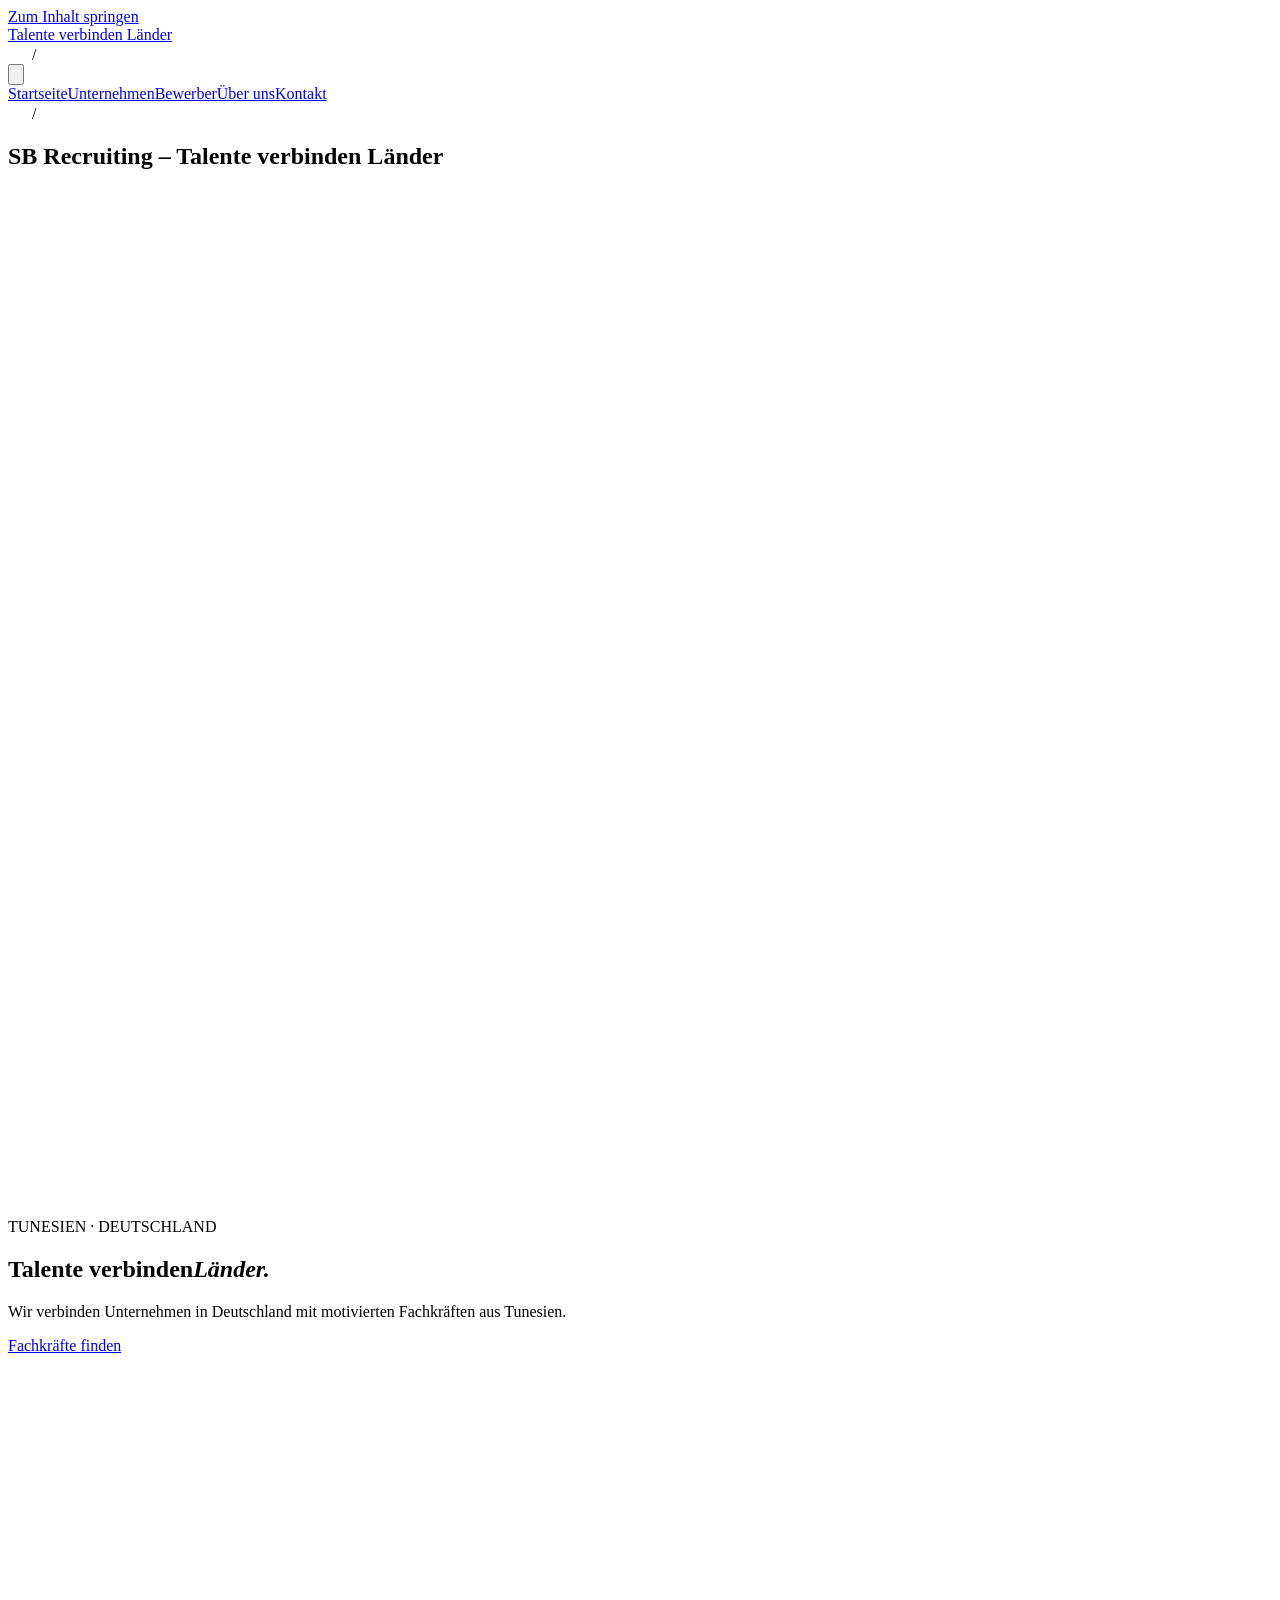
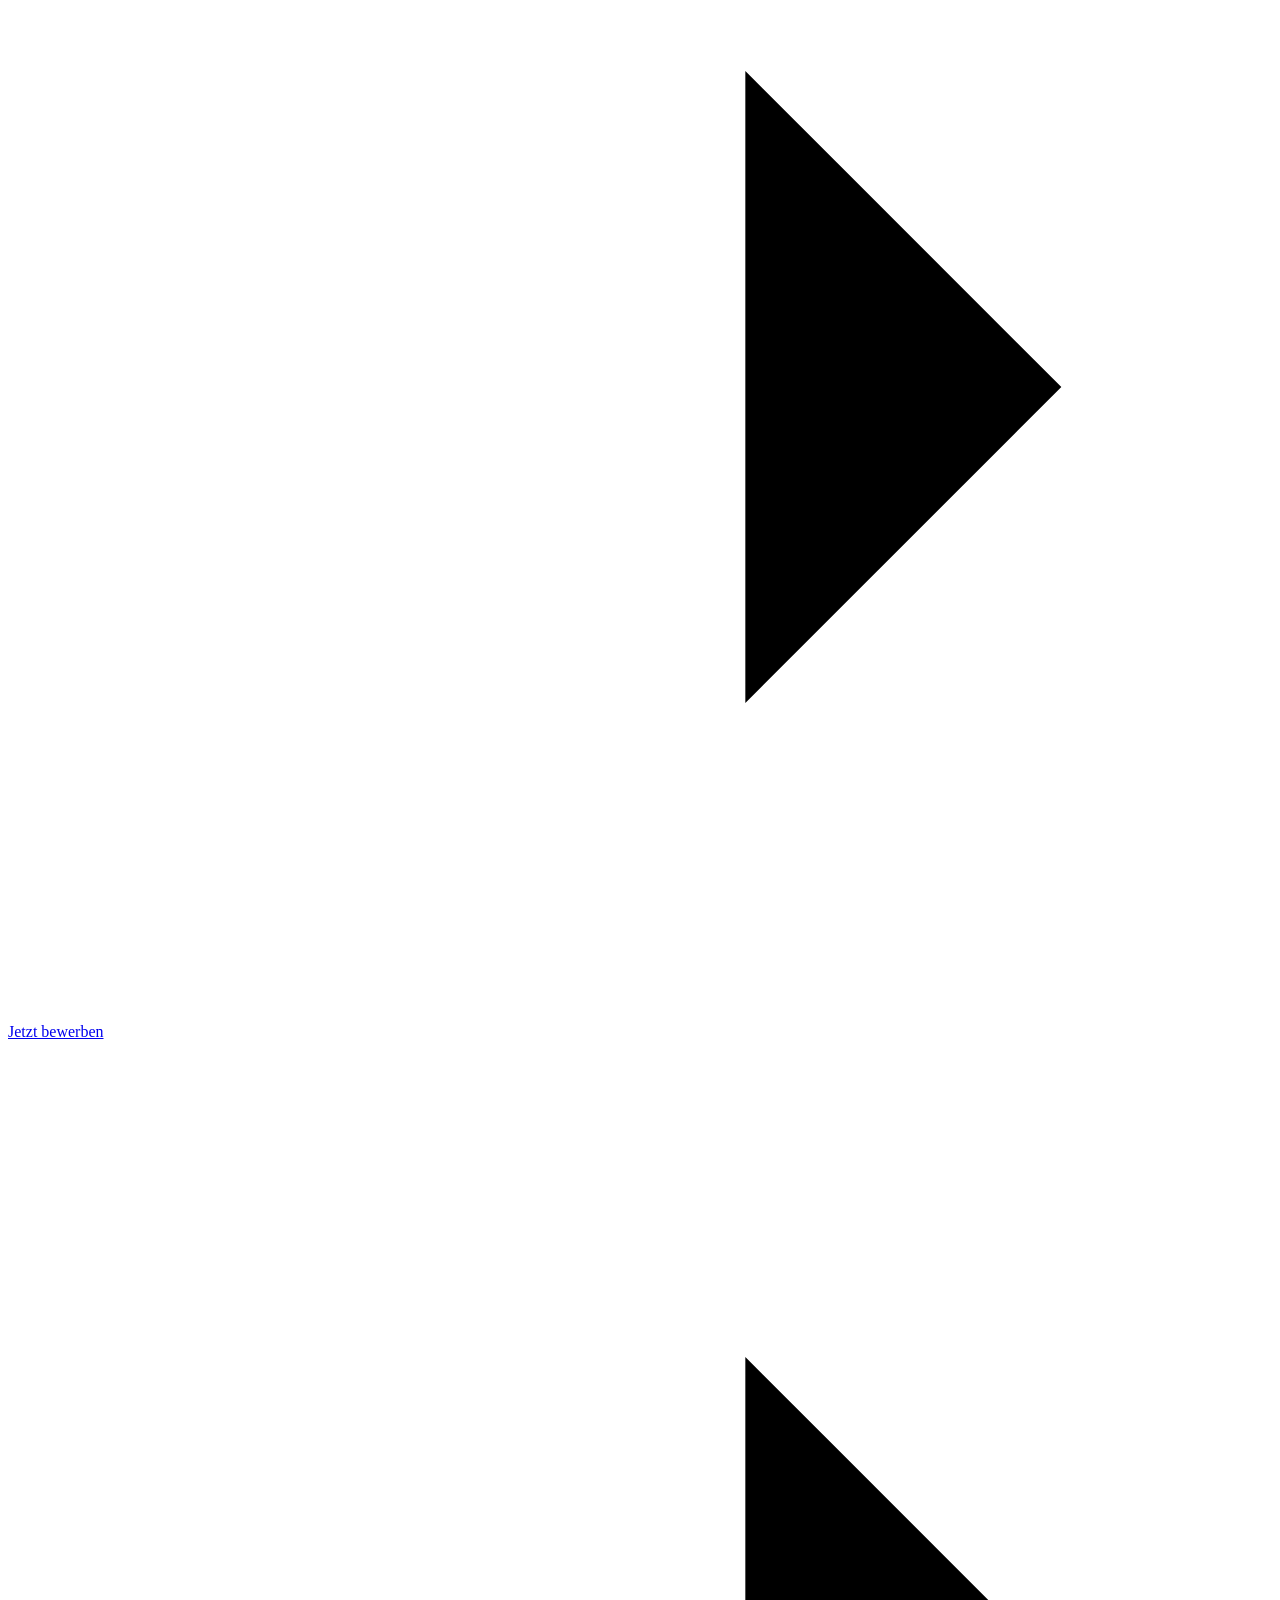
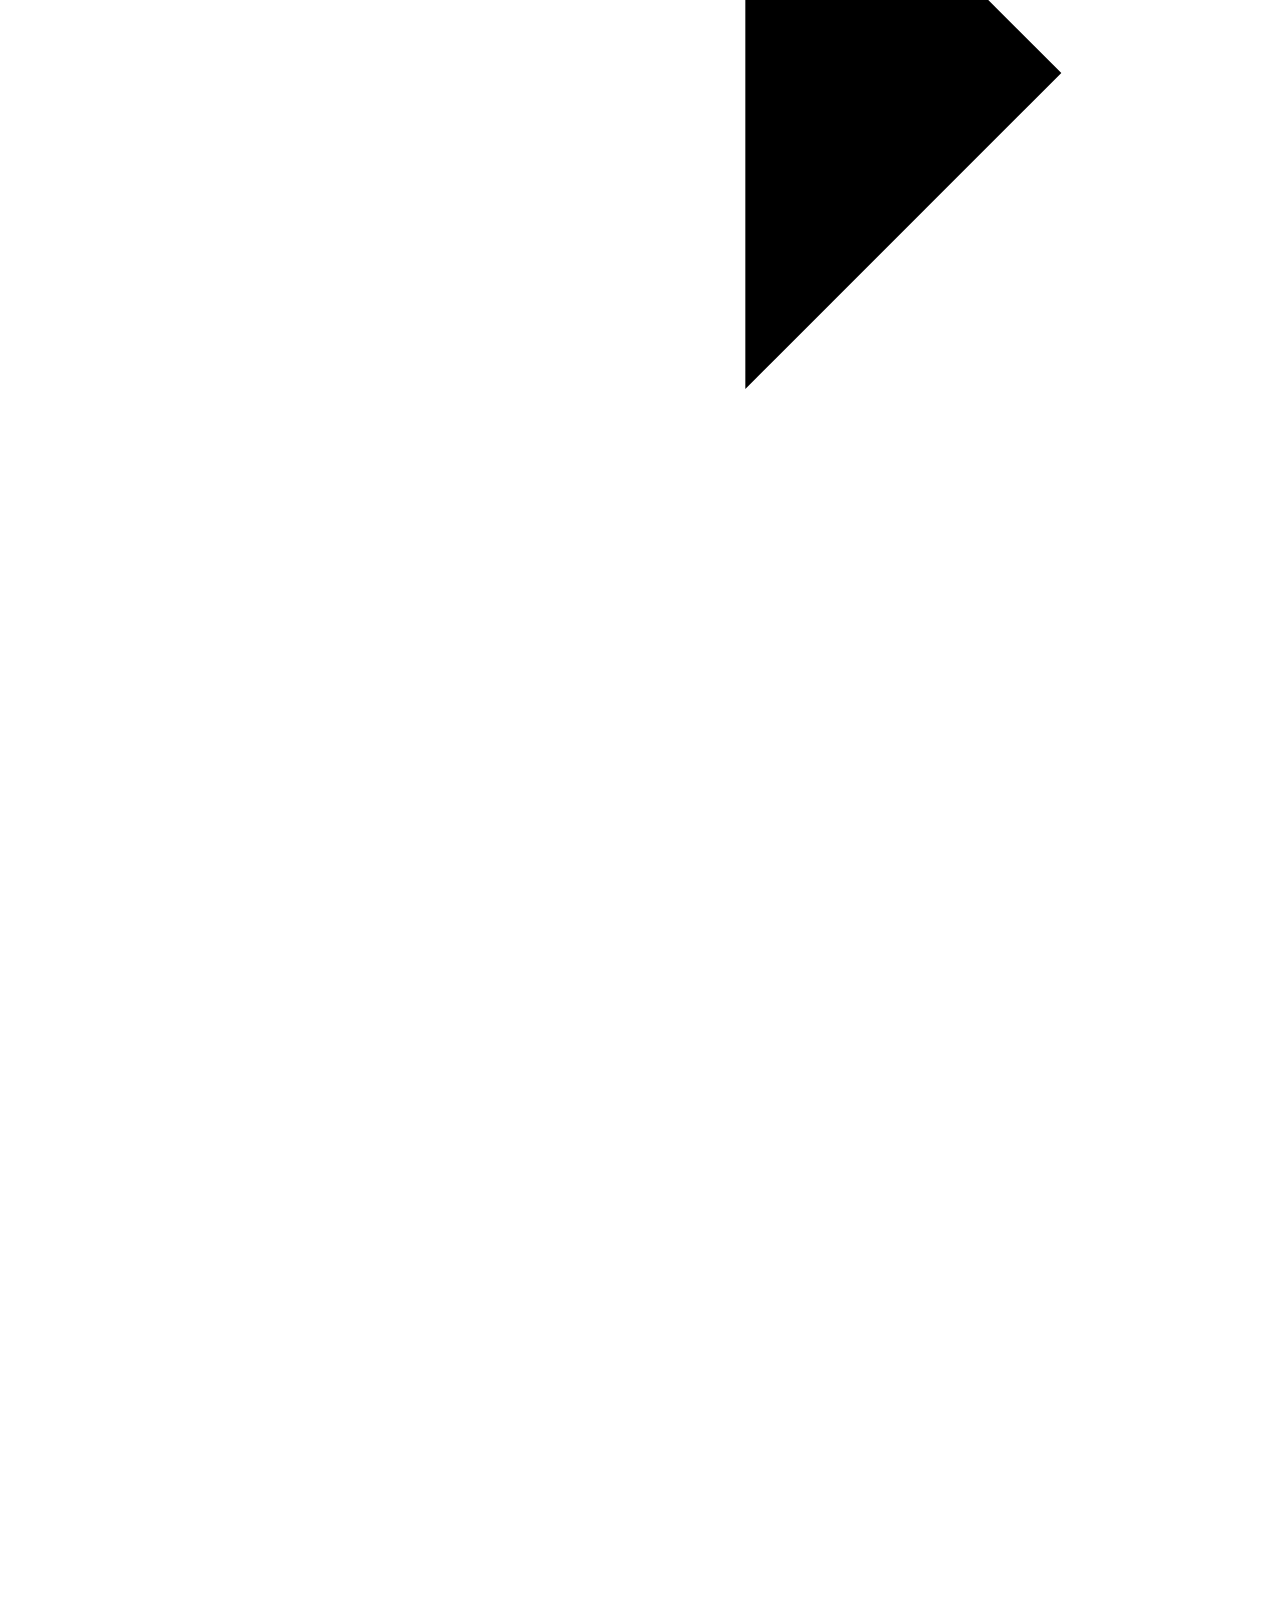
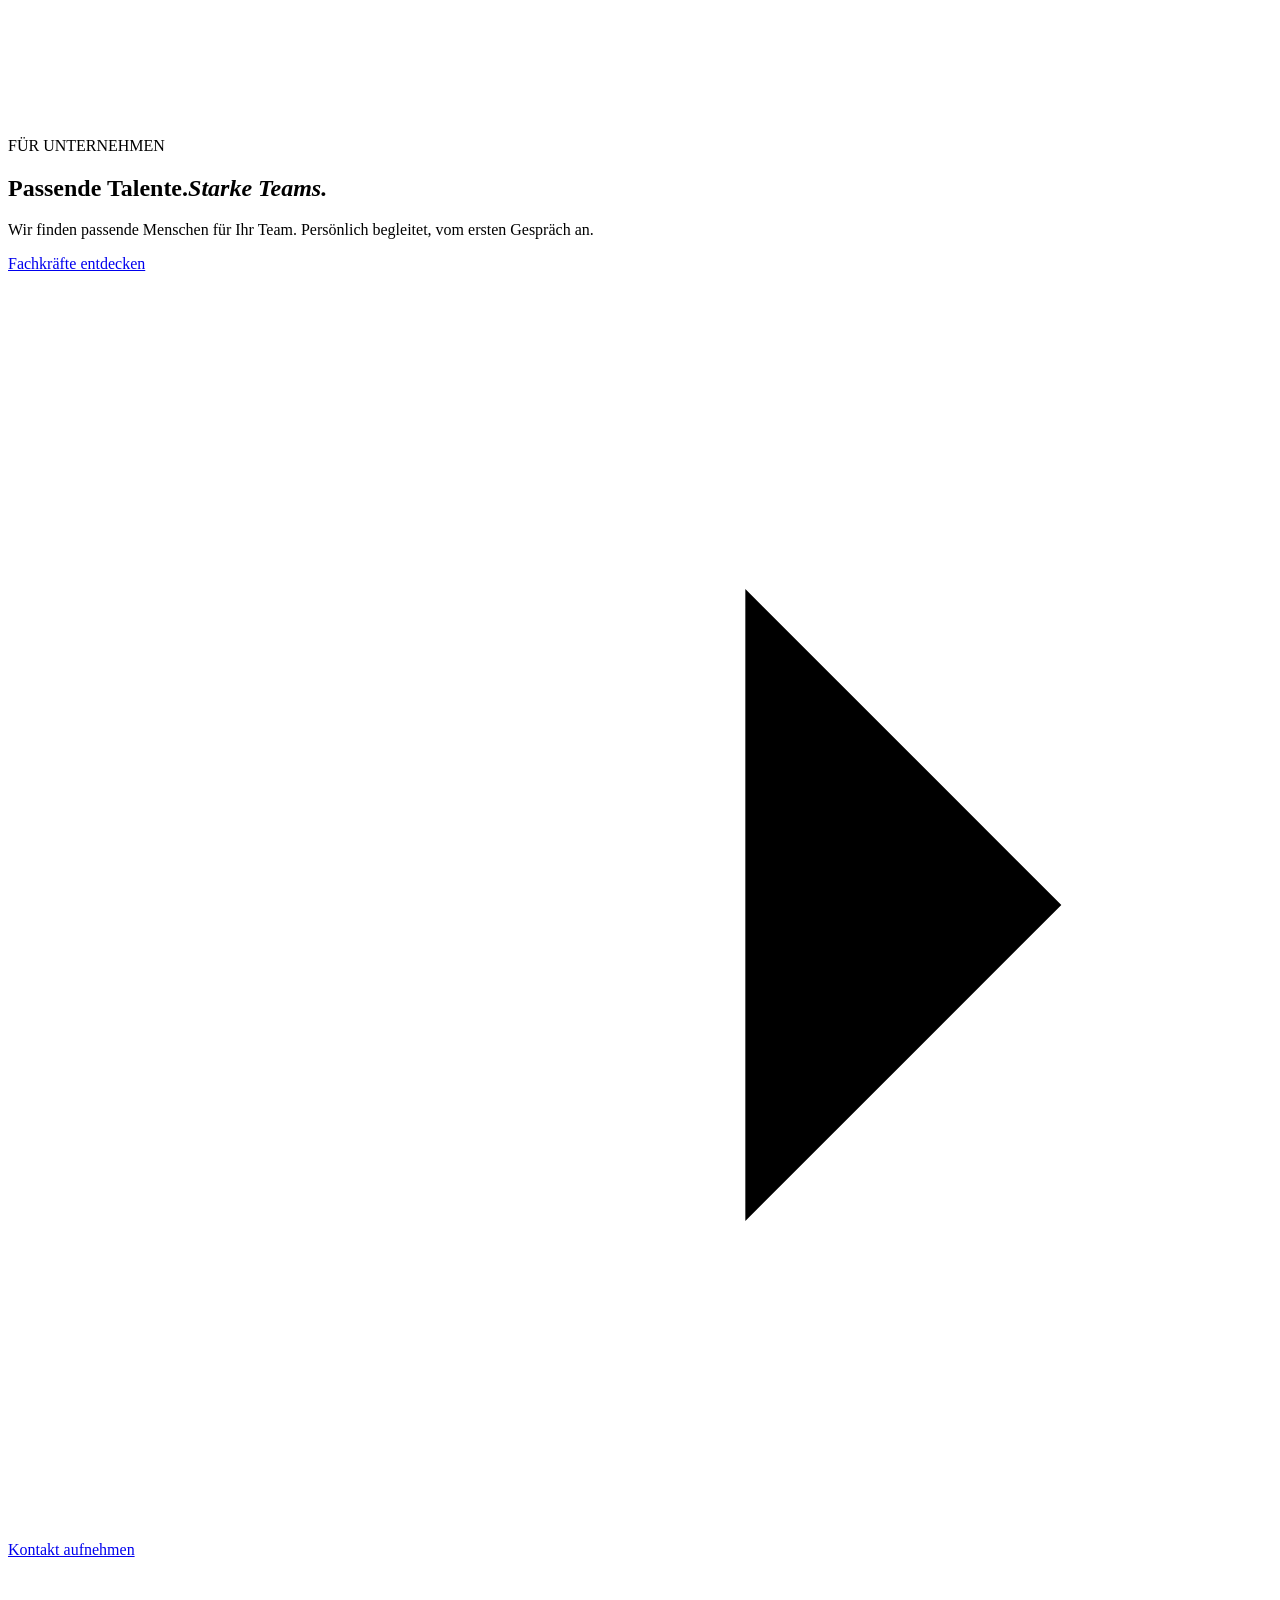
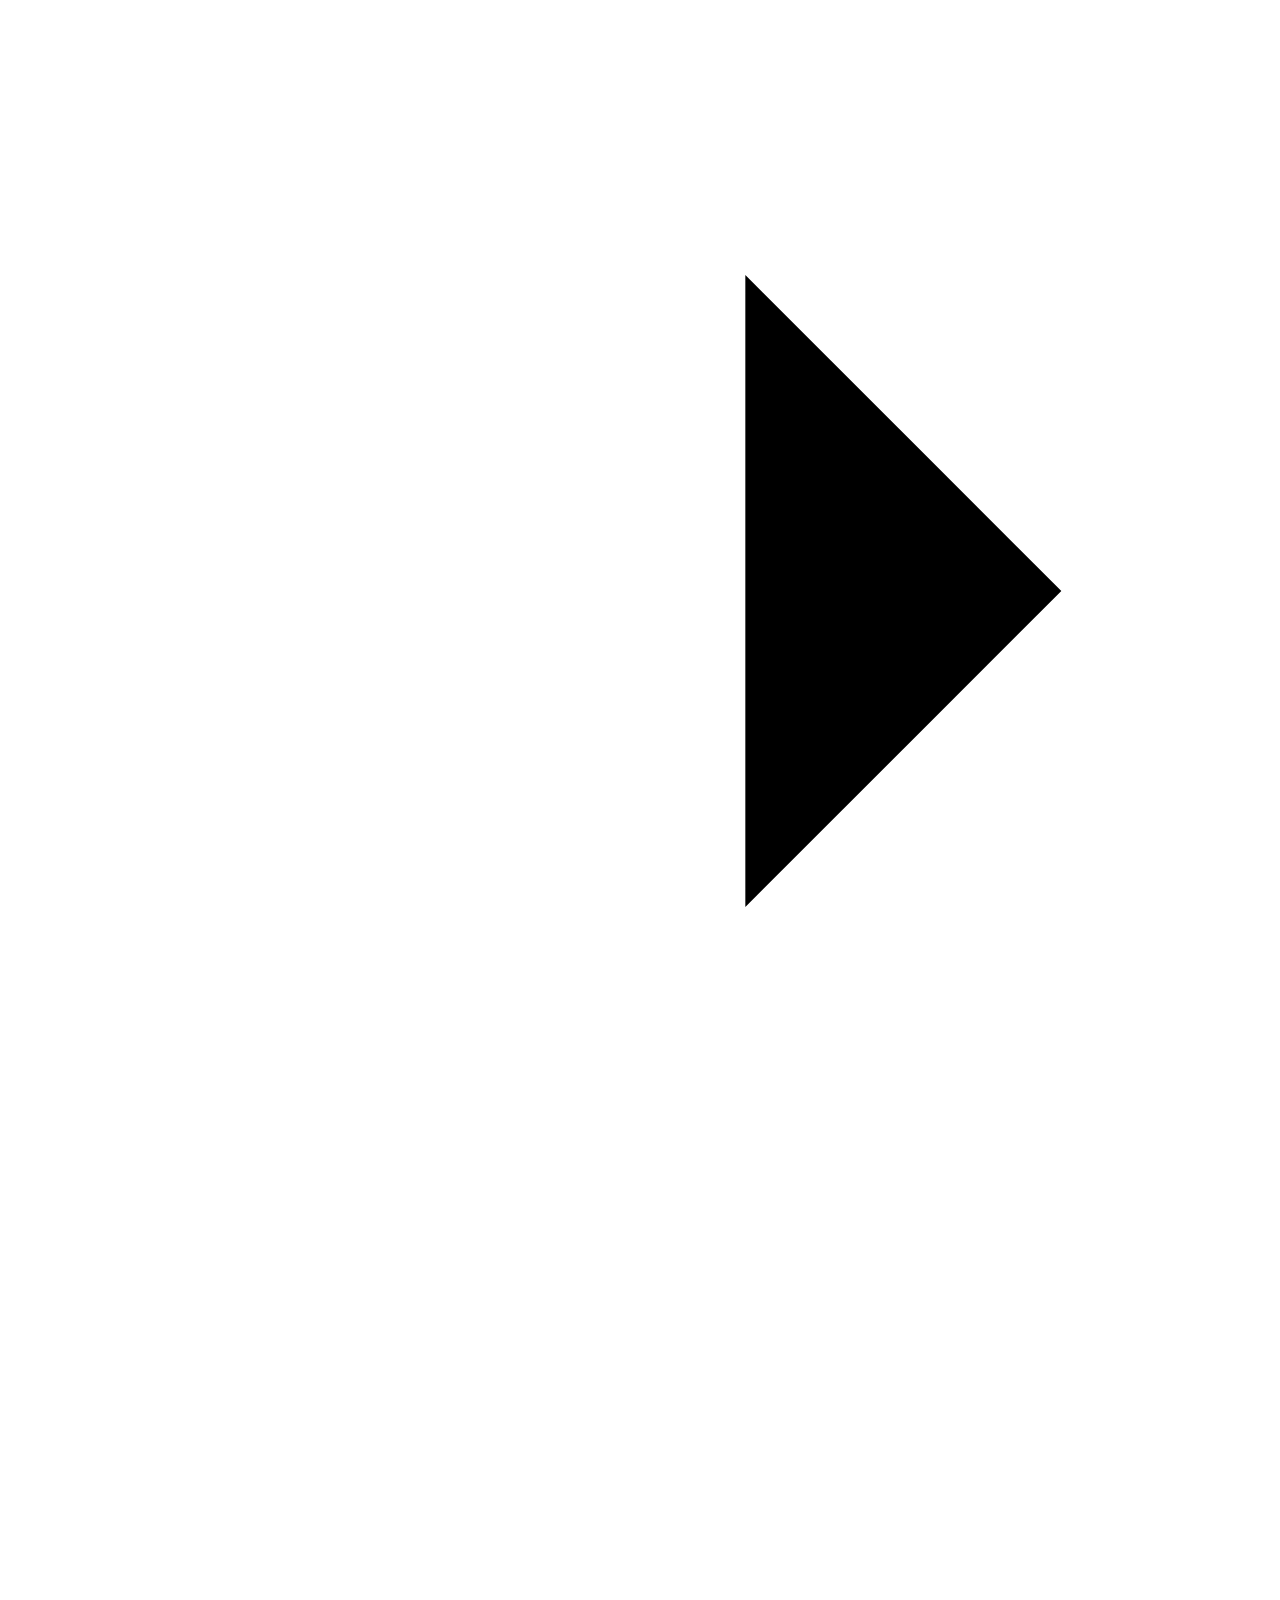
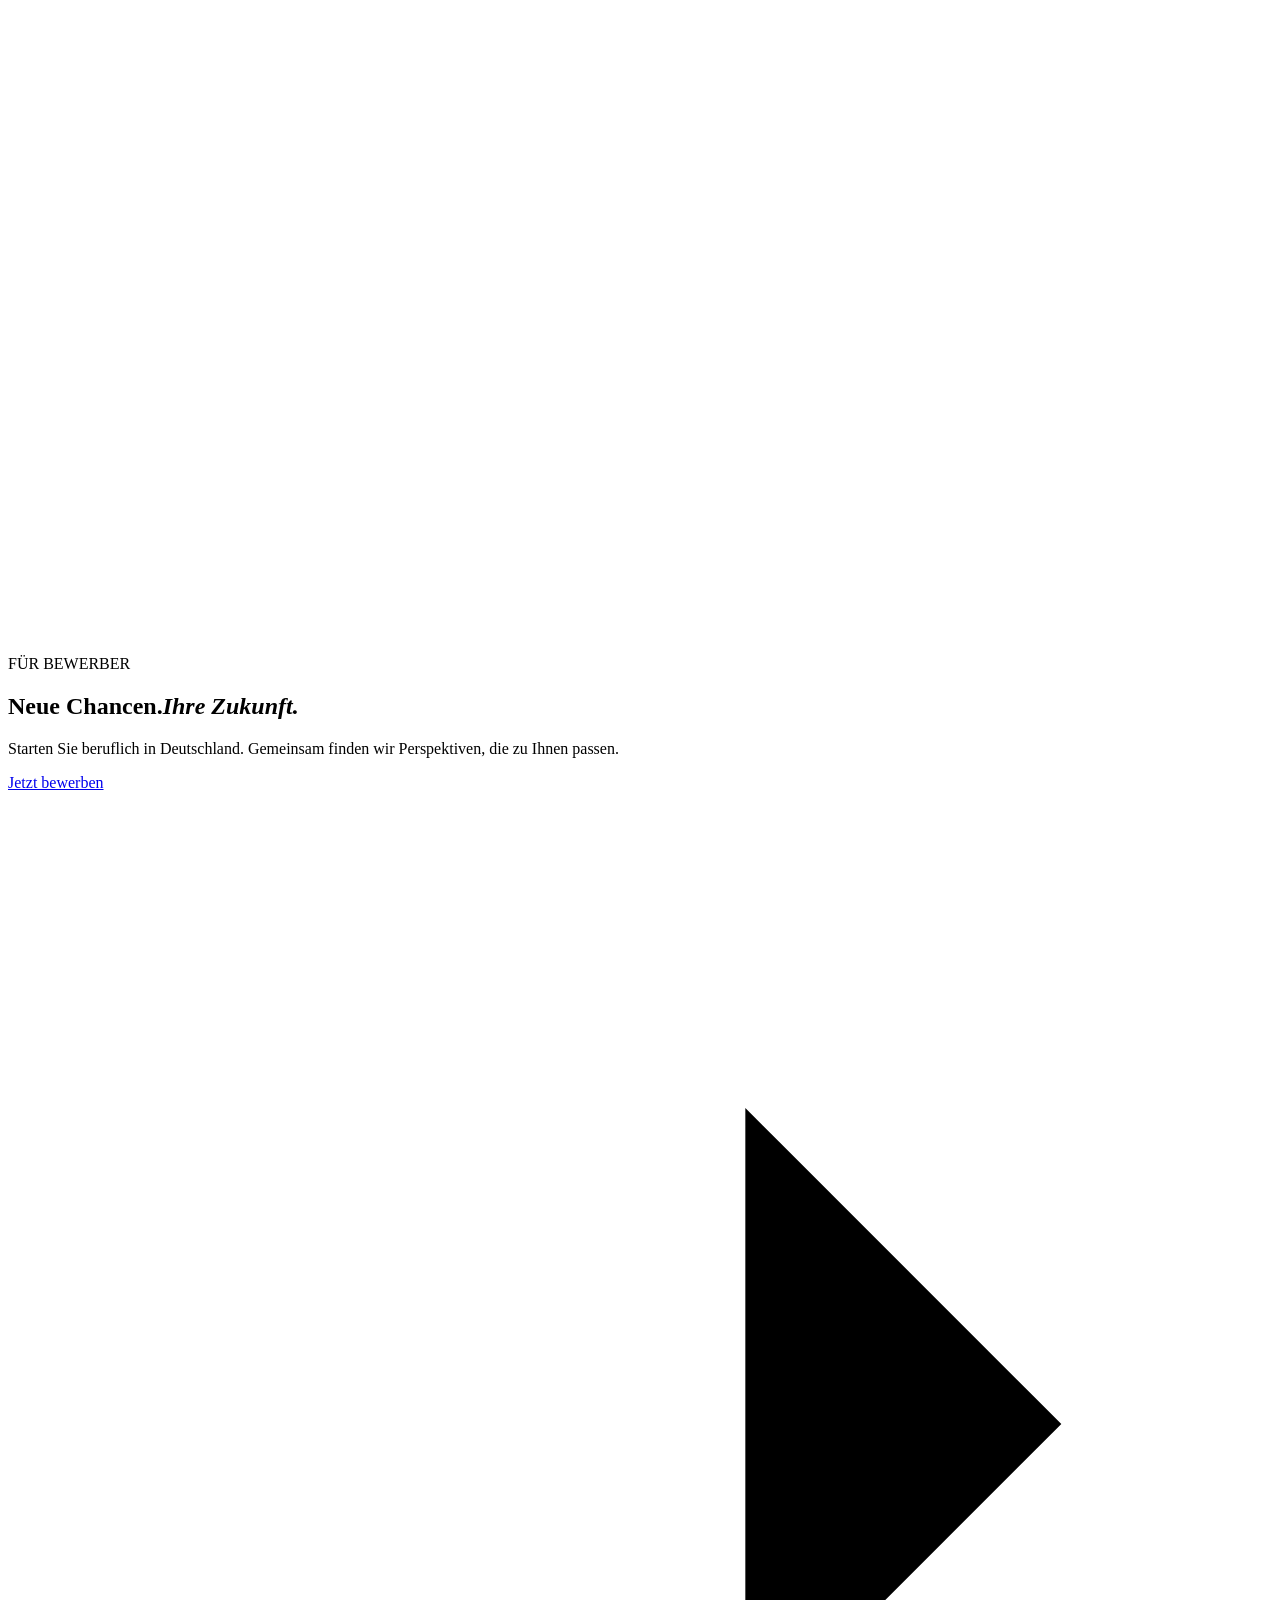
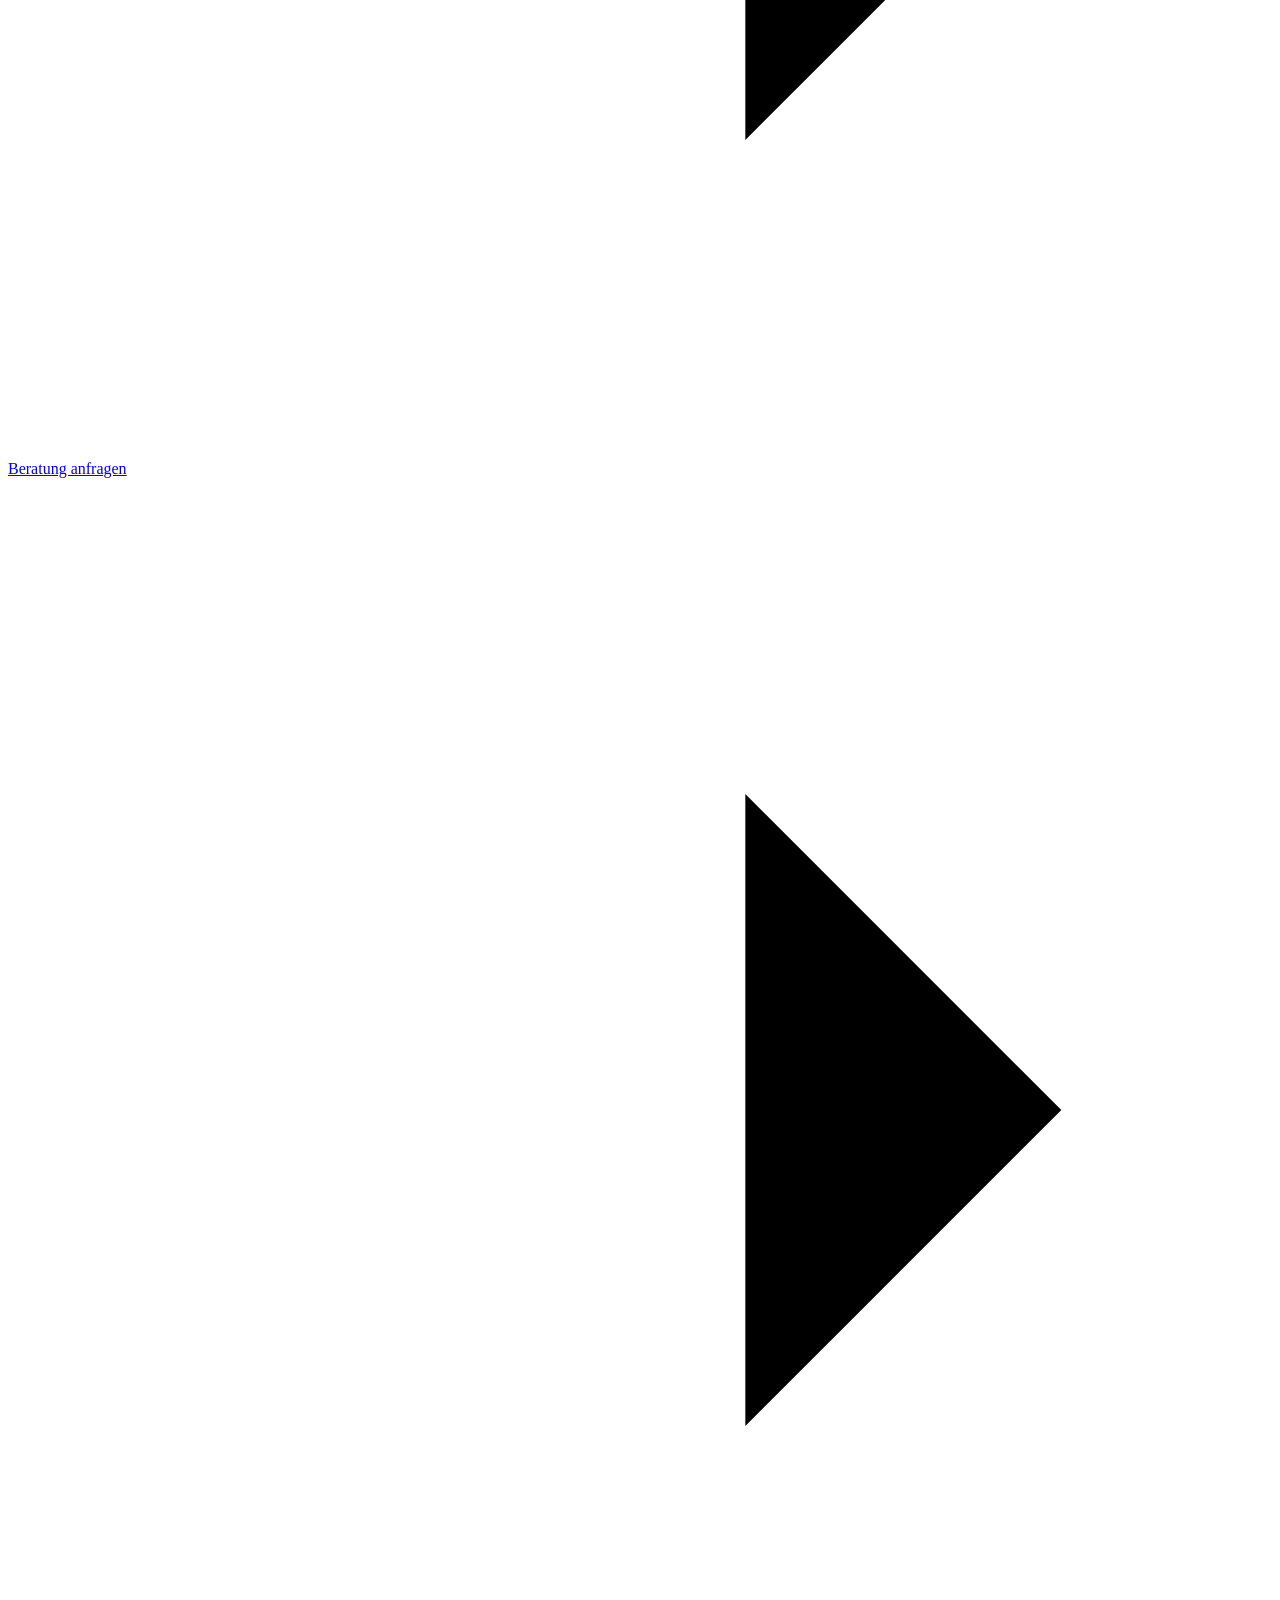
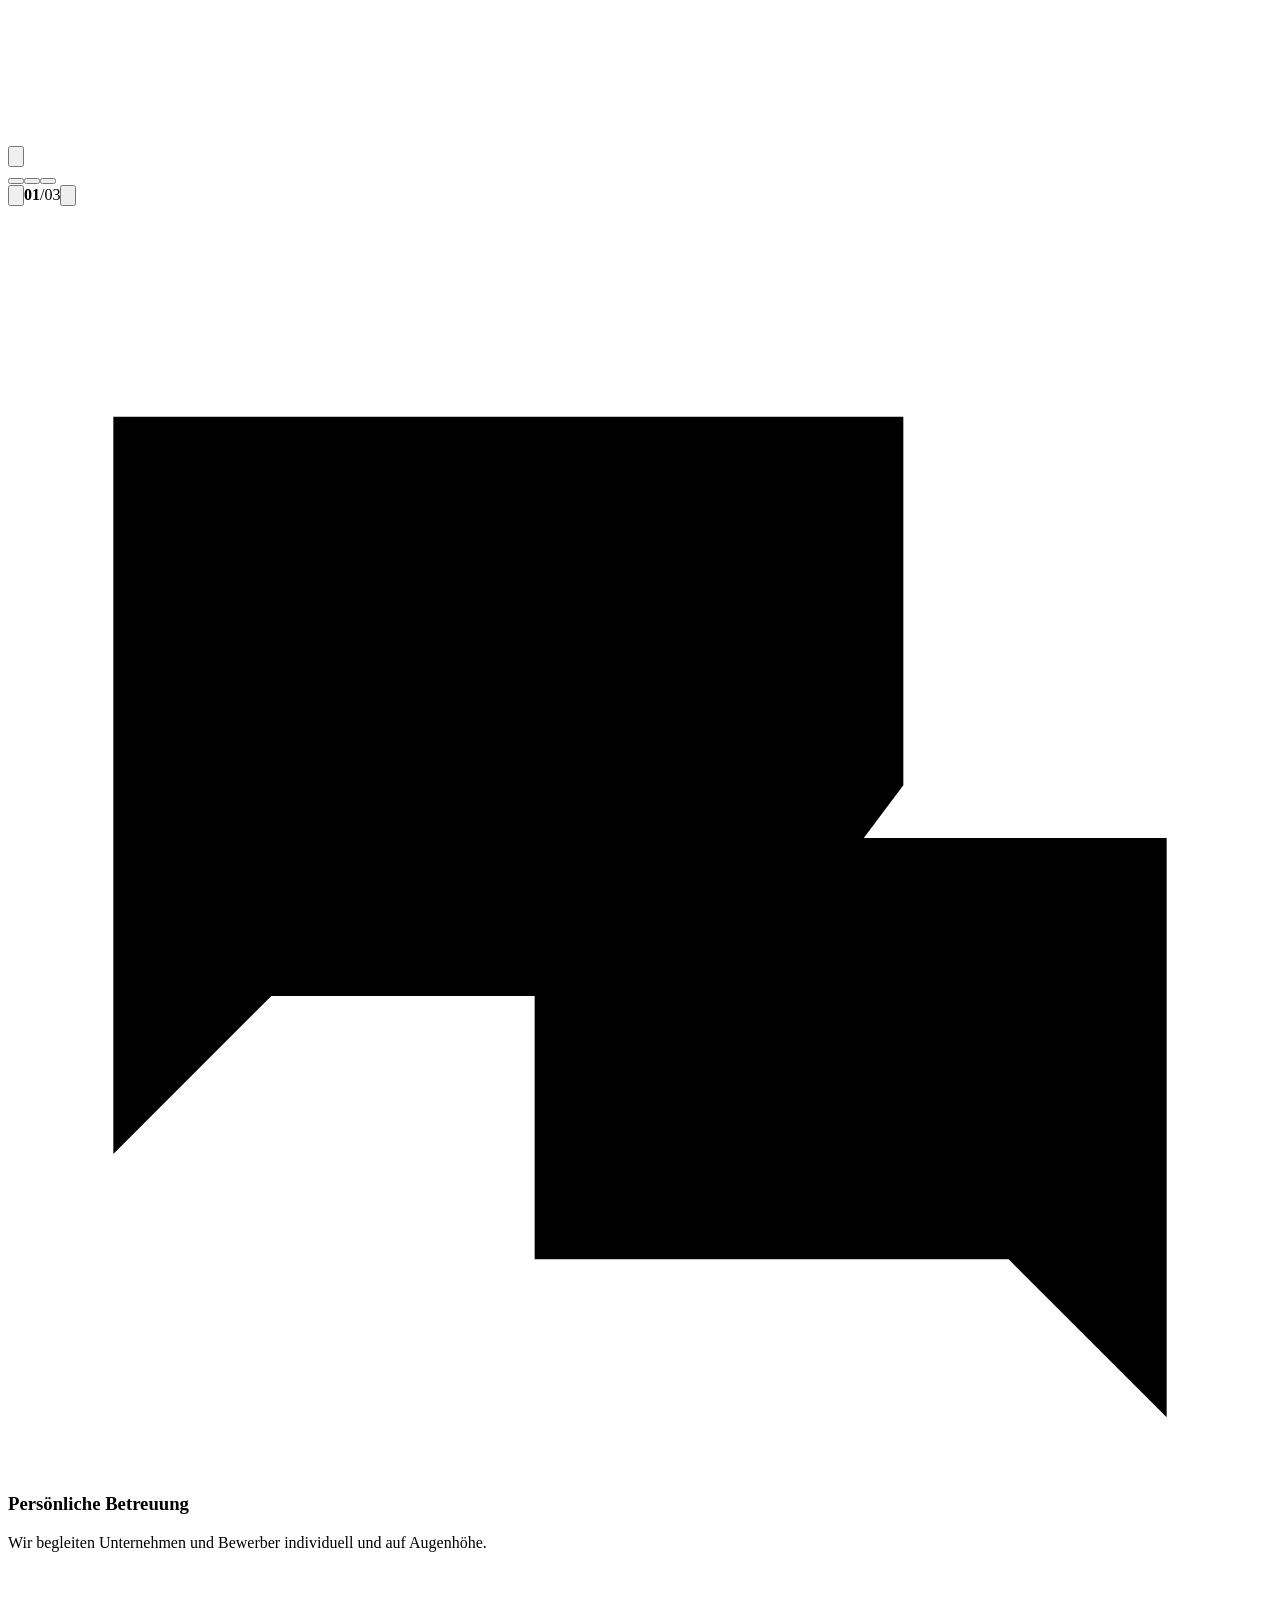
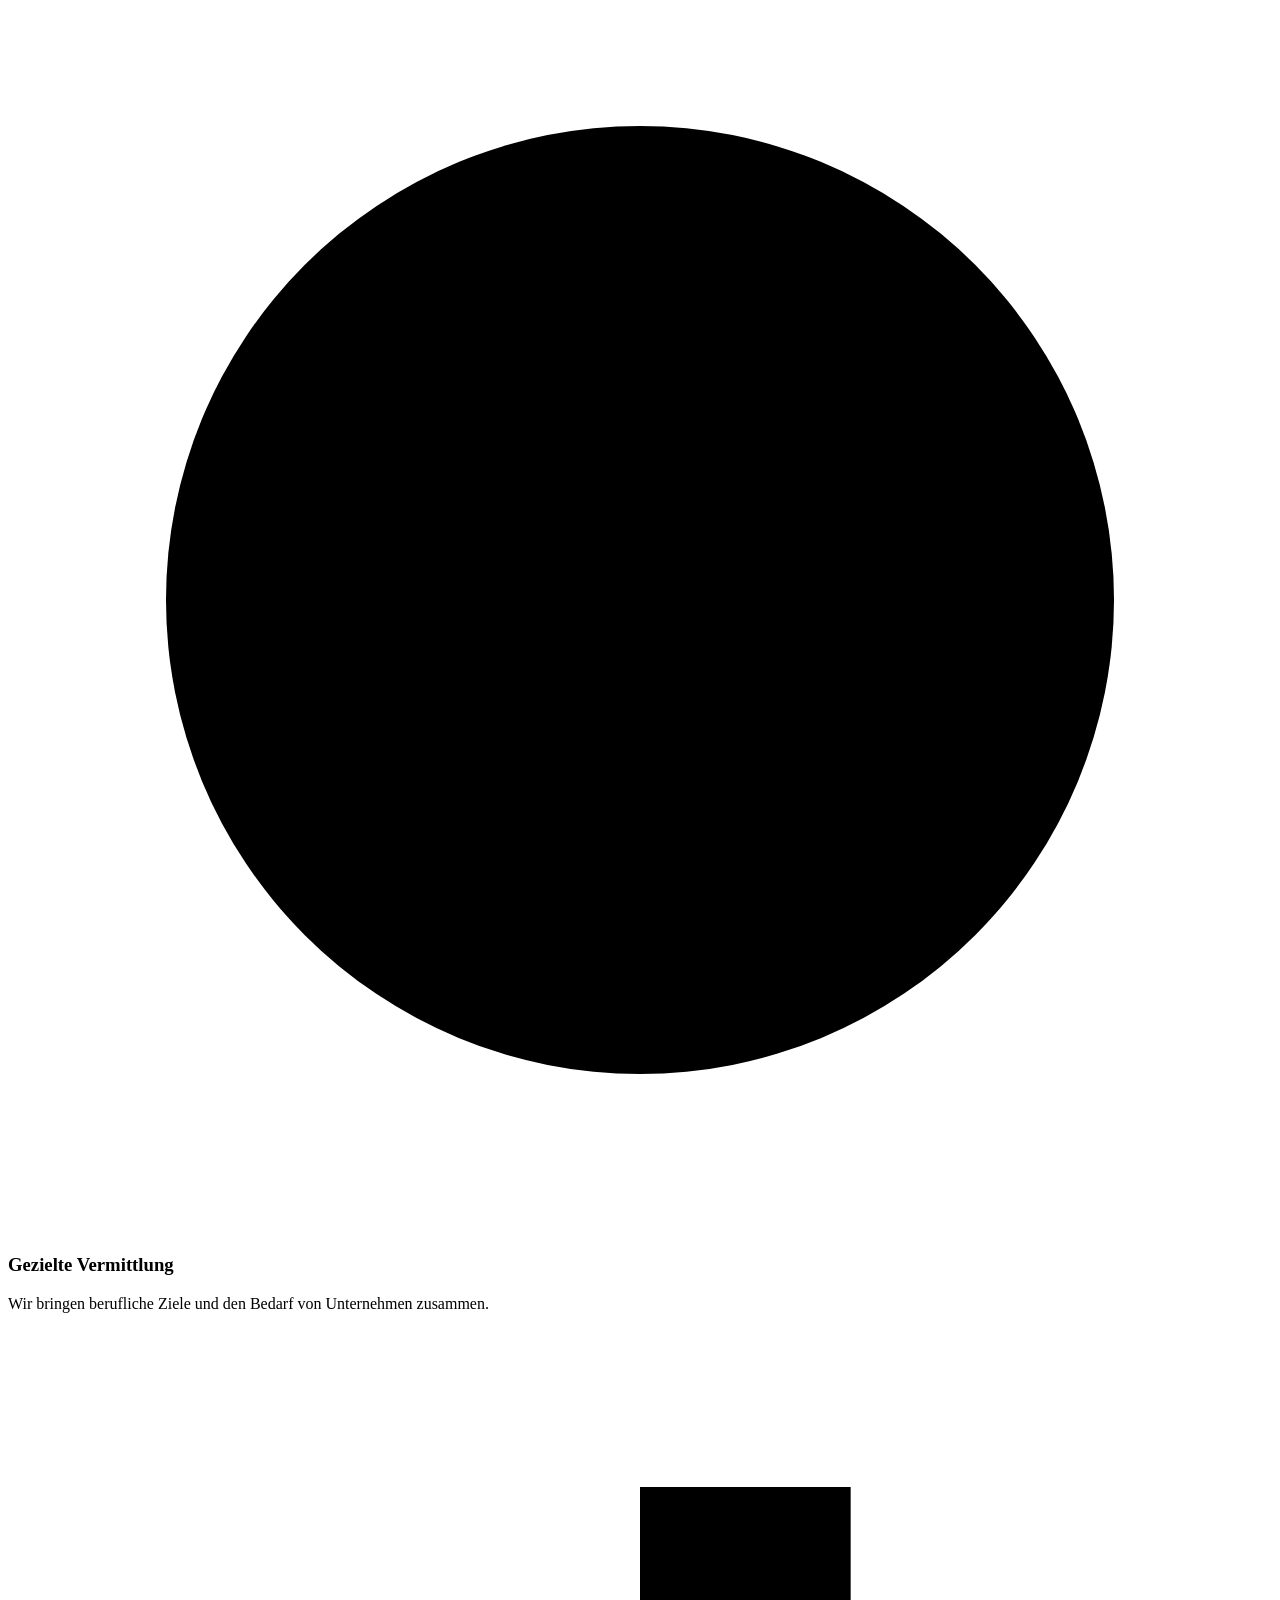
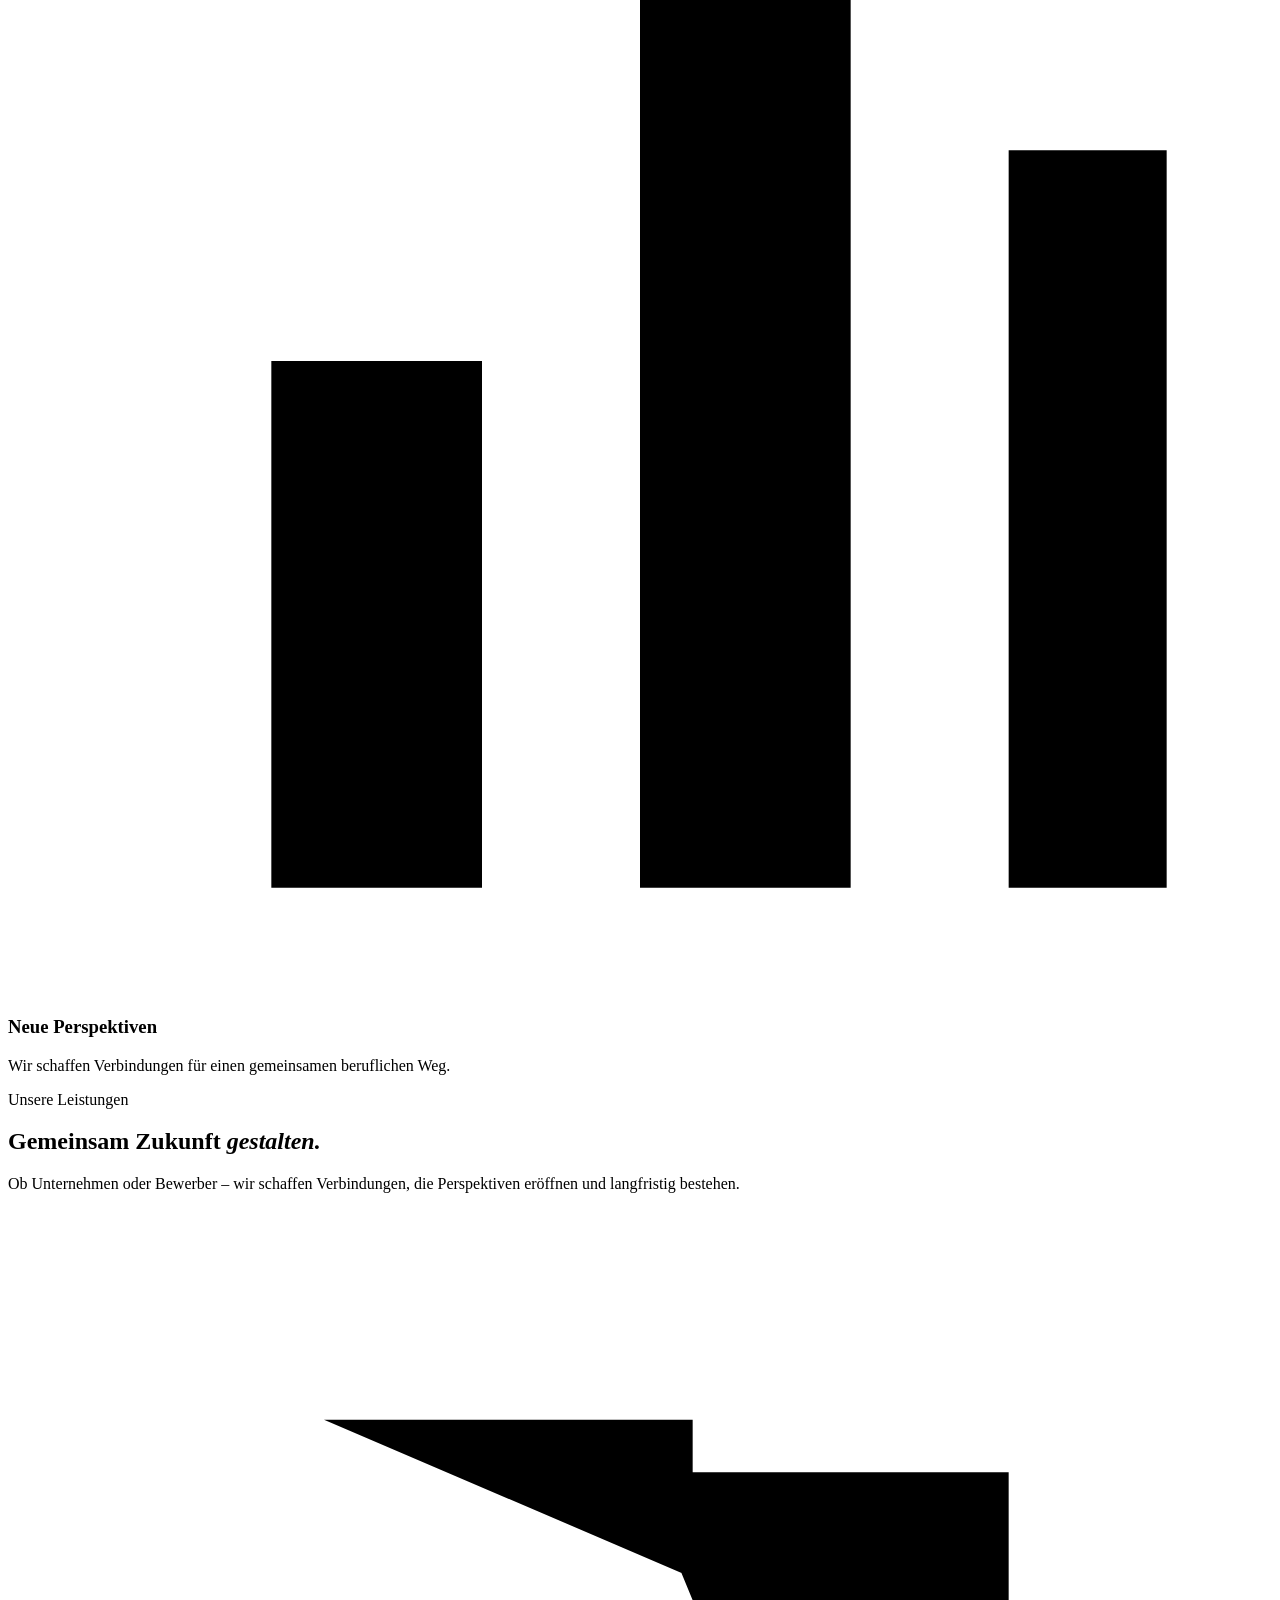
==== index.html @ 608bbb38 "Add files via upload" ====
<!doctype html><html lang="de"><head><meta charset="utf-8"><meta name="viewport" content="width=device-width, initial-scale=1"><meta name="theme-color" content="#ae7c35"><meta name="robots" content="noindex, nofollow"><title>SB Recruiting – Talente verbinden Länder</title><meta name="description" content="SB Recruiting verbindet Unternehmen in Deutschland mit motivierten Fachkräften aus Tunesien. Persönliche Betreuung, gezielte Vermittlung und neue Perspektiven."><link rel="canonical" href="https://sb-recruiting.drym1.chatgpt.site/index.html"><link rel="alternate" hreflang="de" href="https://sb-recruiting.drym1.chatgpt.site/index.html"><link rel="alternate" hreflang="fr" href="https://sb-recruiting.drym1.chatgpt.site/fr/index.html"><meta property="og:type" content="website"><meta property="og:title" content="SB Recruiting – Talente verbinden Länder"><meta property="og:description" content="SB Recruiting verbindet Unternehmen in Deutschland mit motivierten Fachkräften aus Tunesien. Persönliche Betreuung, gezielte Vermittlung und neue Perspektiven."><meta property="og:locale" content="de_DE"><meta property="og:image" content="https://sb-recruiting.drym1.chatgpt.site/assets/tunisia-germany.png"><meta property="og:url" content="https://sb-recruiting.drym1.chatgpt.site/index.html"><link rel="icon" href="assets/favicon.svg" type="image/svg+xml"><link rel="preload" href="assets/serif.woff" as="font" type="font/woff" crossorigin><link rel="preload" href="assets/sans.woff" as="font" type="font/woff" crossorigin><link rel="stylesheet" href="assets/style.css"><script src="assets/app.js" defer></script><script src="assets/hero.js" defer></script><script src="assets/scroll-reveal.js" defer></script></head><body><a class="skip" href="#main">Zum Inhalt springen</a><header class="site-header" id="top"><div class="container header-inner"><a class="brand" href="index.html" aria-label="SB Recruiting – Startseite"><span class="brand-art" role="img" aria-label="SB Recruiting"></span><span class="brand-lines" aria-hidden="true"><span class="brand-tagline">Talente verbinden Länder</span></span></a><div class="header-mobile-tools"><div class="mobile-languages" aria-label="Sprache / Langue"><a href="index.html" lang="de" aria-label="Deutsch" aria-current="true"><img class="language-flag" src="assets/flag-de.svg" width="24" height="16" alt=""></a><span aria-hidden="true">/</span><a href="fr/index.html" lang="fr" aria-label="Français" aria-current="false"><img class="language-flag" src="assets/flag-fr.svg" width="24" height="16" alt=""></a></div><button class="menu-toggle" type="button" aria-label="Menü öffnen" aria-expanded="false" aria-controls="main-nav"><svg class="icon" aria-hidden="true" viewBox="0 0 24 24"><path d="M4 7h16M4 12h16M4 17h16"/></svg></button></div><nav class="main-nav" id="main-nav" aria-label="Menü öffnen"><a href="index.html" class="" aria-current="page">Startseite</a><a href="unternehmen.html" class="" >Unternehmen</a><a href="bewerber.html" class="" >Bewerber</a><a href="ueber-uns.html" class="" >Über uns</a><a href="kontakt.html" class="nav-contact" >Kontakt</a><div class="languages" aria-label="Sprache / Langue"><a href="index.html" lang="de" aria-label="Deutsch" aria-current="true"><img class="language-flag" src="assets/flag-de.svg" width="24" height="16" alt=""></a><span aria-hidden="true">/</span><a href="fr/index.html" lang="fr" aria-label="Français" aria-current="false"><img class="language-flag" src="assets/flag-fr.svg" width="24" height="16" alt=""></a></div></nav></div></header><noscript><div class="noscript-note">Bitte aktivieren Sie JavaScript, um das Menü und das Anfrageformular zu nutzen.</div><style>.hero-toolbar{display:none}.menu-toggle{display:none}.main-nav{display:flex;position:static;box-shadow:none;border:0;flex-wrap:wrap;padding:5px}.header-inner{height:auto;flex-wrap:wrap;padding-bottom:15px}.contact-form button{display:none}[role=tabpanel][hidden]{display:block!important;margin-top:30px}.tabs{display:none}</style></noscript><main id="main"><section class="hero hero-carousel" data-hero-carousel data-interval="3000" aria-label="SB Recruiting – Perspektiven zwischen Tunesien und Deutschland" aria-roledescription="Karussell"><h1 class="sr-only">SB Recruiting – Talente verbinden Länder</h1><div class="hero-slides"><article class="hero-slide is-active" id="hero-slide-1" role="group" aria-roledescription="Folie" aria-label="1 von 3" aria-hidden="false" ><div class="hero-slide-photo"><picture><source media="(max-width: 620px)" srcset="assets/hero-mobile-2.png"><img src="assets/tunisia-germany.png" alt="Symbolische Verbindung zwischen tunesischer Architektur und dem Brandenburger Tor in Berlin." width="1536" height="1024" loading="eager" decoding="async" fetchpriority="high"></picture></div><div class="container hero-slide-content"><div class="hero-slide-copy"><span class="eyebrow">TUNESIEN · DEUTSCHLAND</span><h2 class="hero-title"><span class="hero-line">Talente verbinden</span><em class="hero-line">Länder.</em></h2><p>Wir verbinden Unternehmen in Deutschland mit motivierten Fachkräften aus Tunesien.</p><div class="actions"><a class="btn" href="unternehmen.html">Fachkräfte finden<svg class="icon" aria-hidden="true" viewBox="0 0 24 24"><path d="M4 12h16M14 6l6 6-6 6"/></svg></a><a class="btn btn-outline" href="bewerber.html">Jetzt bewerben<svg class="icon" aria-hidden="true" viewBox="0 0 24 24"><path d="M4 12h16M14 6l6 6-6 6"/></svg></a></div></div></div></article><article class="hero-slide" id="hero-slide-2" role="group" aria-roledescription="Folie" aria-label="2 von 3" aria-hidden="true" inert><div class="hero-slide-photo"><picture><source media="(max-width: 620px)" srcset="assets/hero-mobile-1.png"><img src="assets/business-germany.png" alt="Moderne Bürogebäude an einer deutschen Uferpromenade im warmen Morgenlicht." width="1536" height="1024" loading="eager" decoding="async" fetchpriority="low"></picture></div><div class="container hero-slide-content"><div class="hero-slide-copy"><span class="eyebrow">FÜR UNTERNEHMEN</span><h2 class="hero-title"><span class="hero-line">Passende Talente.</span><em class="hero-line">Starke Teams.</em></h2><p>Wir finden passende Menschen für Ihr Team. Persönlich begleitet, vom ersten Gespräch an.</p><div class="actions"><a class="btn" href="unternehmen.html">Fachkräfte entdecken<svg class="icon" aria-hidden="true" viewBox="0 0 24 24"><path d="M4 12h16M14 6l6 6-6 6"/></svg></a><a class="btn btn-outline" href="kontakt.html">Kontakt aufnehmen<svg class="icon" aria-hidden="true" viewBox="0 0 24 24"><path d="M4 12h16M14 6l6 6-6 6"/></svg></a></div></div></div></article><article class="hero-slide" id="hero-slide-3" role="group" aria-roledescription="Folie" aria-label="3 von 3" aria-hidden="true" inert><div class="hero-slide-photo"><picture><source media="(max-width: 620px)" srcset="assets/hero-mobile-3.png"><img src="assets/bridge.png" alt="Symbolische goldene Brücke zwischen Tunesien und Deutschland." width="1536" height="1024" loading="eager" decoding="async" fetchpriority="low"></picture></div><div class="container hero-slide-content"><div class="hero-slide-copy"><span class="eyebrow">FÜR BEWERBER</span><h2 class="hero-title"><span class="hero-line">Neue Chancen.</span><em class="hero-line">Ihre Zukunft.</em></h2><p>Starten Sie beruflich in Deutschland. Gemeinsam finden wir Perspektiven, die zu Ihnen passen.</p><div class="actions"><a class="btn" href="bewerber.html">Jetzt bewerben<svg class="icon" aria-hidden="true" viewBox="0 0 24 24"><path d="M4 12h16M14 6l6 6-6 6"/></svg></a><a class="btn btn-outline" href="kontakt.html">Beratung anfragen<svg class="icon" aria-hidden="true" viewBox="0 0 24 24"><path d="M4 12h16M14 6l6 6-6 6"/></svg></a></div></div></div></article></div><div class="hero-toolbar container"><div class="hero-controls"><button type="button" class="hero-control hero-previous" aria-label="Vorherige Folie"><svg class="icon" aria-hidden="true" viewBox="0 0 24 24"><path d="M4 12h16M14 6l6 6-6 6"/></svg></button><div class="hero-dots"><button type="button" class="hero-dot is-active" aria-label="Folie anzeigen 1" aria-current="true" aria-controls="hero-slide-1" data-slide="0"><span></span></button><button type="button" class="hero-dot" aria-label="Folie anzeigen 2" aria-current="false" aria-controls="hero-slide-2" data-slide="1"><span></span></button><button type="button" class="hero-dot" aria-label="Folie anzeigen 3" aria-current="false" aria-controls="hero-slide-3" data-slide="2"><span></span></button></div><button type="button" class="hero-control hero-next" aria-label="Nächste Folie"><svg class="icon" aria-hidden="true" viewBox="0 0 24 24"><path d="M4 12h16M14 6l6 6-6 6"/></svg></button><span class="hero-counter" aria-hidden="true"><b data-hero-count>01</b><span>/</span>03</span><button type="button" class="hero-control hero-pause" aria-label="Automatischen Wechsel pausieren" aria-pressed="false"><svg class="icon" aria-hidden="true" viewBox="0 0 24 24"><path d="M9 5v14M15 5v14"/></svg></button></div></div><span class="sr-only" data-hero-status aria-live="polite"></span></section><section class="benefits" aria-label="Unser Ansatz"><div class="container benefit-grid"><article class="benefit"><span class="round-icon"><svg class="icon" aria-hidden="true" viewBox="0 0 24 24"><path d="M14 15H5l-3 3V4h15v7"/><path d="M10 12h12v11l-3-3h-9zM6 8h.01M10 8h.01M14 8h.01"/></svg></span><div><h3>Persönliche Betreuung</h3><p>Wir begleiten Unternehmen und Bewerber individuell und auf Augenhöhe.</p></div></article><article class="benefit"><span class="round-icon"><svg class="icon" aria-hidden="true" viewBox="0 0 24 24"><circle cx="12" cy="12" r="9"/><circle cx="12" cy="12" r="5"/><path d="m12 12 8-8m0 0V1m0 3h3"/></svg></span><div><h3>Gezielte Vermittlung</h3><p>Wir bringen berufliche Ziele und den Bedarf von Unternehmen zusammen.</p></div></article><article class="benefit"><span class="round-icon"><svg class="icon" aria-hidden="true" viewBox="0 0 24 24"><path d="M2 22h20M5 22V12h4v10m3 0V3h4v19m3 0V8h3v14"/></svg></span><div><h3>Neue Perspektiven</h3><p>Wir schaffen Verbindungen für einen gemeinsamen beruflichen Weg.</p></div></article></div></section><section class="section services"><div class="container"><div class="section-intro center"><span class="eyebrow">Unsere Leistungen</span><h2>Gemeinsam Zukunft <em>gestalten.</em></h2><p>Ob Unternehmen oder Bewerber – wir schaffen Verbindungen, die Perspektiven eröffnen und langfristig bestehen.</p></div><div class="audiences"><article class="audience"><div class="audience-icon"><svg class="icon" aria-hidden="true" viewBox="0 0 24 24"><path d="M2 22h21M5 22V8h7v14m0-17h7v17M6 4h7v3M8 11v2m0 3v2m7-10v2m0 3v2m0 3v2M19 13h3v9"/></svg></div><div><h3>Für Unternehmen</h3><p>Finden Sie passende Fachkräfte für Ihr Team. Mit einem klaren Blick auf Ihren Bedarf.</p><a class="btn" href="unternehmen.html">Mehr erfahren<svg class="icon" aria-hidden="true" viewBox="0 0 24 24"><path d="M4 12h16M14 6l6 6-6 6"/></svg></a></div></article><article class="audience"><div class="audience-icon"><svg class="icon" aria-hidden="true" viewBox="0 0 24 24"><rect x="2" y="7" width="20" height="15" rx="2"/><path d="M8 7V3h8v4M2 13c7 4 13 4 20 0M10 12h4v5h-4z"/></svg></div><div><h3>Für Bewerber</h3><p>Entdecken Sie berufliche Chancen in Deutschland. Gemeinsam finden wir Ihren nächsten Schritt.</p><a class="btn btn-outline" href="bewerber.html">Jetzt bewerben<svg class="icon" aria-hidden="true" viewBox="0 0 24 24"><path d="M4 12h16M14 6l6 6-6 6"/></svg></a></div></article></div></div></section><section class="section process"><div class="container"><div class="section-intro center"><span class="eyebrow">Unser Prozess</span><h2>In drei Schritten <em>zum Ziel.</em></h2></div><div class="steps"><article class="step"><span class="step-number">01</span><h3>Erstgespräch</h3><p>Wir lernen Ihre Ziele, Wünsche und Erwartungen kennen.</p></article><article class="step"><span class="step-number">02</span><h3>Vermittlung</h3><p>Wir bringen passende Menschen und Unternehmen zusammen.</p></article><article class="step"><span class="step-number">03</span><h3>Begleitung</h3><p>Wir bleiben an Ihrer Seite – vom ersten Kontakt bis zum nächsten Schritt.</p></article></div></div></section><section class="philosophy"><div class="container philosophy-grid"><div class="bridge-visual"><img src="assets/bridge.png" alt="Symbolische goldene Brücke zwischen Tunesien und Deutschland." loading="lazy" width="1536" height="1024"></div><div class="philosophy-copy"><span class="eyebrow">Unsere Philosophie</span><h2>Zwei Länder.<br><em>Eine Verbindung.</em></h2><p>Hinter jeder Bewerbung steht ein Mensch. Hinter jedem Unternehmen ein Team. SB Recruiting verbindet beide Seiten – mit persönlicher Betreuung und einem klaren Blick für passende Perspektiven.</p><a class="btn" href="ueber-uns.html">Mehr über uns<svg class="icon" aria-hidden="true" viewBox="0 0 24 24"><path d="M4 12h16M14 6l6 6-6 6"/></svg></a><div class="country-line">TUNESIEN &nbsp;·&nbsp; DEUTSCHLAND</div></div></div></section><section class="contact-highlight"><div class="container"><div class="highlight-card"><div class="highlight-media"><img src="assets/about-sb-recruiting-map.png" alt="Verbindung zwischen Tunesien und Deutschland mit Brücke und Wahrzeichen." loading="lazy" width="1536" height="1024"><div class="highlight-overlay"><span class="eyebrow">Über SB Recruiting</span><h2>Persönliche Begleitung,<br><em>klare Kommunikation.</em></h2><p>Wir begleiten Unternehmen und Bewerber mit einem persönlichen Ansatz – strukturiert, zuverlässig und auf Augenhöhe.</p><p>Unser Ziel: passende Verbindungen zwischen Tunesien und Deutschland schaffen und Perspektiven langfristig aufbauen.</p><div class="highlight-brand">SB Recruiting</div></div></div><aside class="highlight-contact" aria-label="Kontaktinformationen"><h3>Kontakt</h3><ul class="highlight-contact-list"><li><svg class="icon" aria-hidden="true" viewBox="0 0 24 24"><path d="M14 15H5l-3 3V4h15v7"/><path d="M10 12h12v11l-3-3h-9zM6 8h.01M10 8h.01M14 8h.01"/></svg><span>Kontaktformular direkt auf der Website</span></li><li><svg class="icon" aria-hidden="true" viewBox="0 0 24 24"><path d="m5 12 4 4L19 6"/></svg><span>Persönliche Rückmeldung nach Ihrer Anfrage</span></li></ul><a class="btn" href="kontakt.html">Jetzt kontaktieren<svg class="icon" aria-hidden="true" viewBox="0 0 24 24"><path d="M4 12h16M14 6l6 6-6 6"/></svg></a></aside></div></div></section></main><footer class="site-footer"><div class="container"><div class="footer-grid"><div class="footer-col footer-about"><a class="brand footer-brand" href="index.html" aria-label="SB Recruiting – Startseite"><span class="brand-art" role="img" aria-label="SB Recruiting"></span><span class="brand-lines" aria-hidden="true"><span class="brand-tagline">Talente verbinden Länder</span><span class="footer-countries" aria-hidden="true"><span>Tunesien</span><span class="footer-country-separator" aria-hidden="true">·</span><span>Deutschland</span></span></span></a><p class="footer-copy">Ihr Partner für die Verbindung zwischen Unternehmen in Deutschland und motivierten Fachkräften aus Tunesien.</p><a class="footer-pill" href="kontakt.html">Kontakt aufnehmen</a></div><div class="footer-col"><h3>Navigation</h3><nav class="footer-links" aria-label="Navigation im Footer"><a href="index.html">Startseite</a><a href="unternehmen.html">Unternehmen</a><a href="bewerber.html">Bewerber</a><a href="ueber-uns.html">Über uns</a><a href="kontakt.html">Kontakt</a></nav></div><div class="footer-col"><h3>Leistungen</h3><nav class="footer-links" aria-label="Leistungen"><a href="unternehmen.html">Fachkräfte finden</a><a href="bewerber.html">Jetzt bewerben</a><a href="kontakt.html">Anfrage senden</a><a href="ueber-uns.html">Mehr über SB Recruiting</a></nav></div><div class="footer-col footer-contact"><h3>Kontakt</h3><ul class="footer-contact-list"><li><svg class="icon" aria-hidden="true" viewBox="0 0 24 24"><path d="M12 21s-6-4.35-6-10a6 6 0 1 1 12 0c0 5.65-6 10-6 10Z"/><circle cx="12" cy="11" r="2.5"/></svg><span>Tunesien &amp; Deutschland</span></li><li><svg class="icon" aria-hidden="true" viewBox="0 0 24 24"><path d="M4 6h16v12H4z"/><path d="m4 7 8 6 8-6"/></svg><span>Kontakt über das Anfrageformular</span></li><li><svg class="icon" aria-hidden="true" viewBox="0 0 24 24"><path d="M12 6v6l4 2"/><circle cx="12" cy="12" r="9"/></svg><span>Persönliche Rückmeldung nach Ihrer Anfrage</span></li></ul></div></div><div class="footer-bottom-bar"><span>© 2026 SB Recruiting</span><nav class="legal-nav" aria-label="Rechtliches"><a href="impressum.html">Impressum</a><a href="datenschutz.html">Datenschutz</a></nav></div></div></footer></body></html>
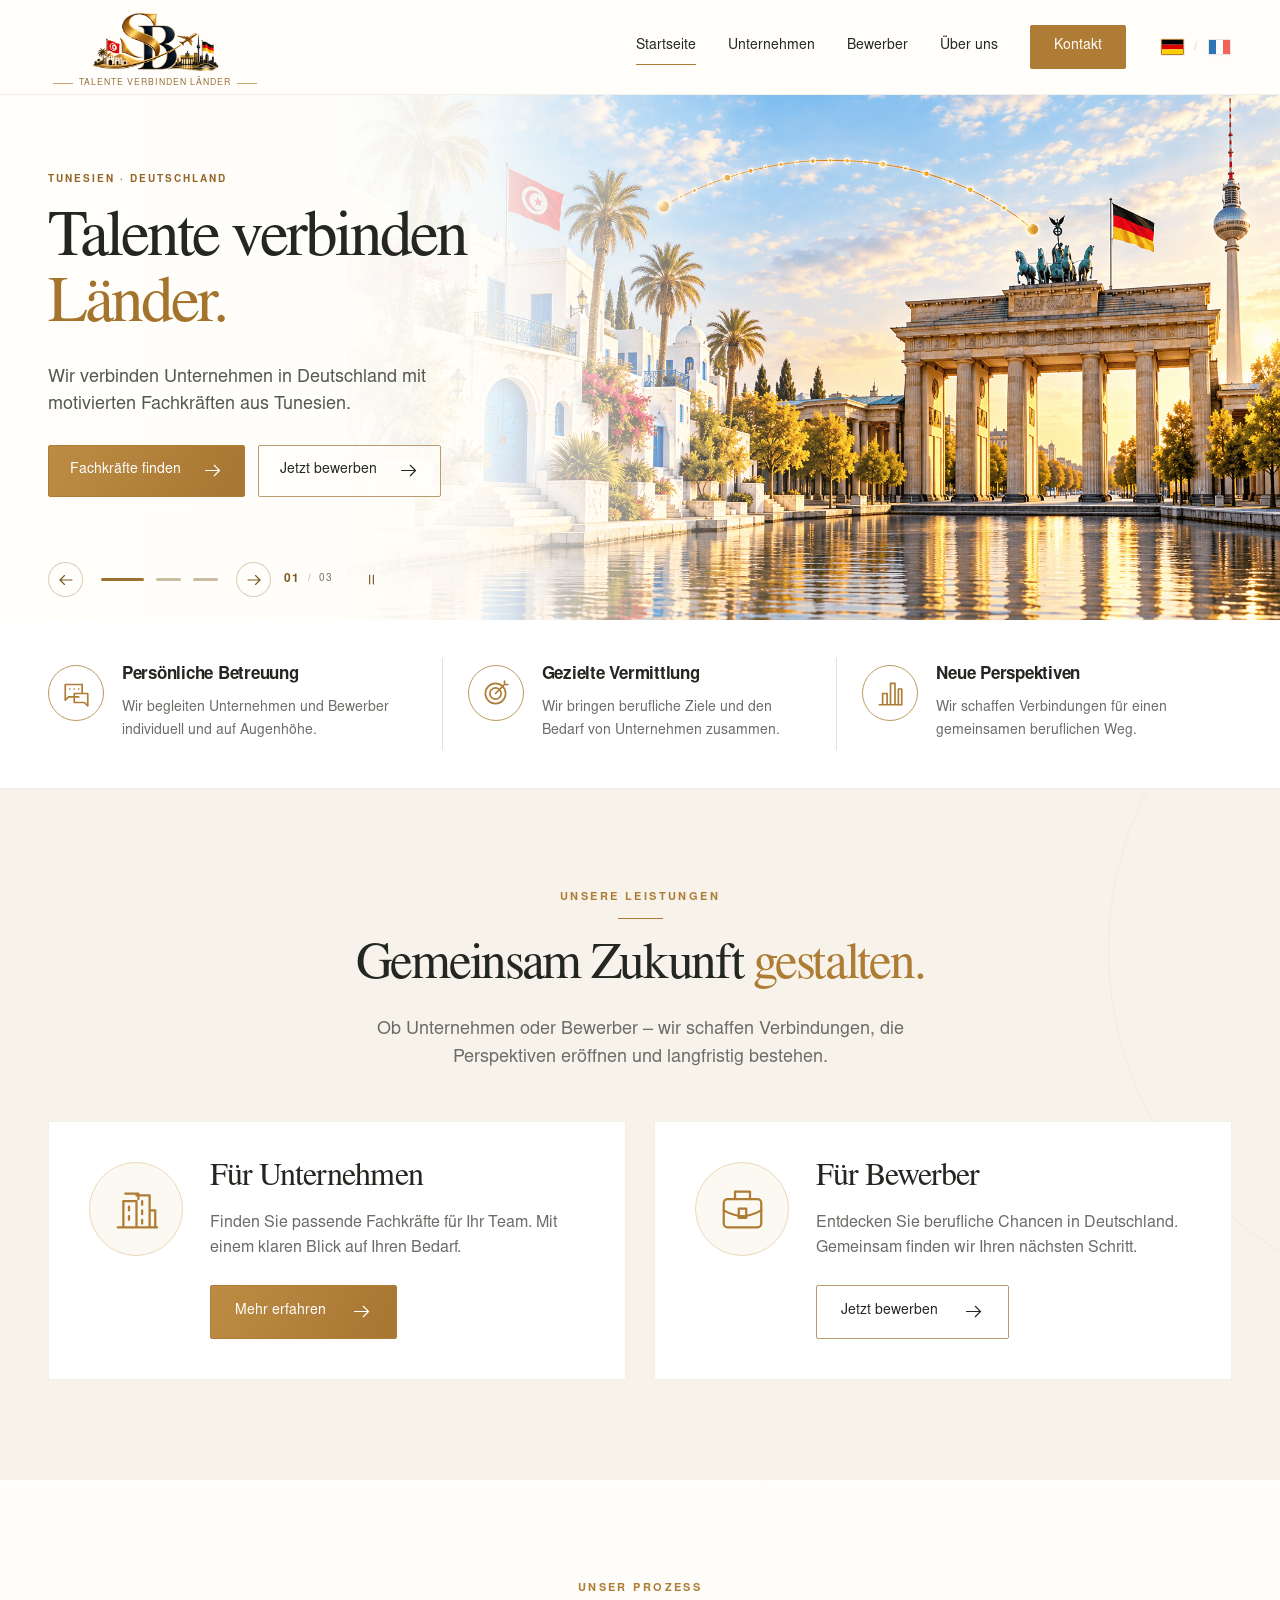
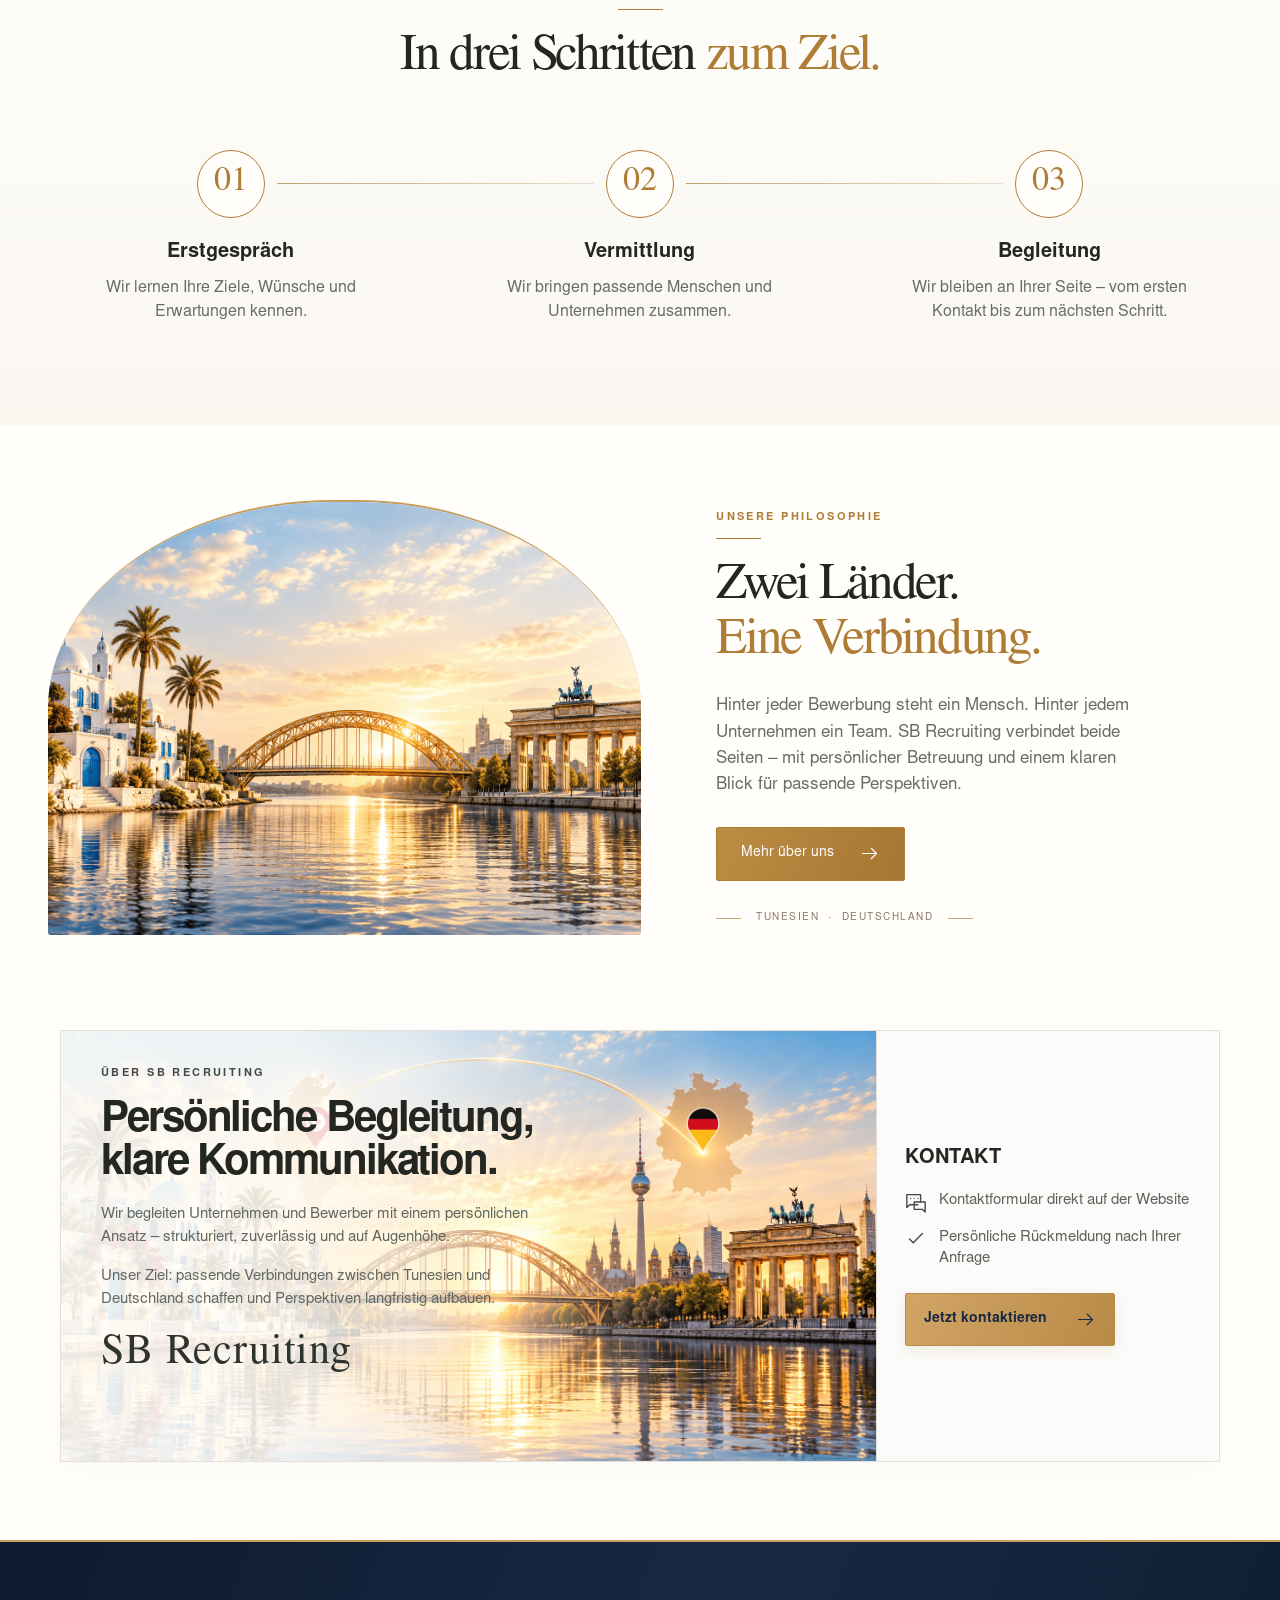
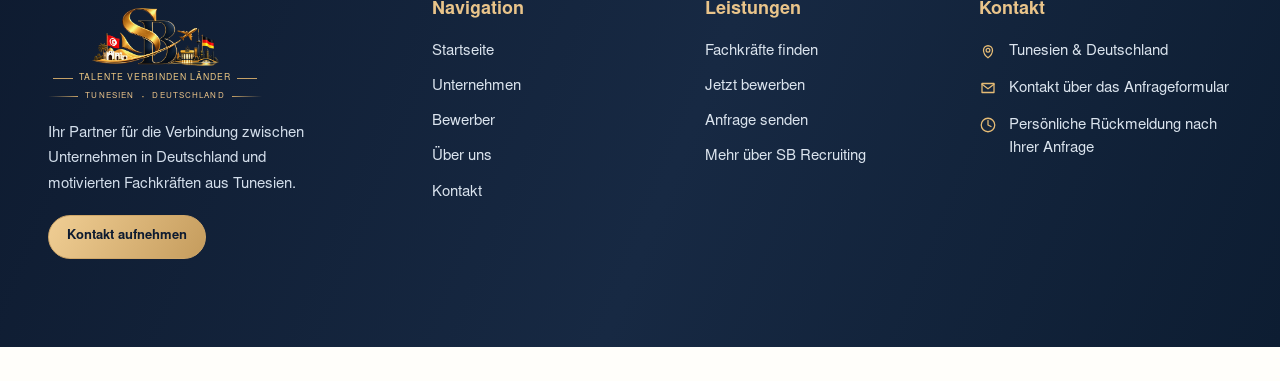
==== commit edc953fc: "Add files via upload" ====
--- a/index.html
+++ b/index.html
@@ -1 +1 @@
-<!doctype html><html lang="de"><head><meta charset="utf-8"><meta name="viewport" content="width=device-width, initial-scale=1"><meta name="theme-color" content="#ae7c35"><meta name="robots" content="noindex, nofollow"><title>SB Recruiting – Talente verbinden Länder</title><meta name="description" content="SB Recruiting verbindet Unternehmen in Deutschland mit motivierten Fachkräften aus Tunesien. Persönliche Betreuung, gezielte Vermittlung und neue Perspektiven."><link rel="canonical" href="https://sb-recruiting.drym1.chatgpt.site/index.html"><link rel="alternate" hreflang="de" href="https://sb-recruiting.drym1.chatgpt.site/index.html"><link rel="alternate" hreflang="fr" href="https://sb-recruiting.drym1.chatgpt.site/fr/index.html"><meta property="og:type" content="website"><meta property="og:title" content="SB Recruiting – Talente verbinden Länder"><meta property="og:description" content="SB Recruiting verbindet Unternehmen in Deutschland mit motivierten Fachkräften aus Tunesien. Persönliche Betreuung, gezielte Vermittlung und neue Perspektiven."><meta property="og:locale" content="de_DE"><meta property="og:image" content="https://sb-recruiting.drym1.chatgpt.site/assets/tunisia-germany.png"><meta property="og:url" content="https://sb-recruiting.drym1.chatgpt.site/index.html"><link rel="icon" href="assets/favicon.svg" type="image/svg+xml"><link rel="preload" href="assets/serif.woff" as="font" type="font/woff" crossorigin><link rel="preload" href="assets/sans.woff" as="font" type="font/woff" crossorigin><link rel="stylesheet" href="assets/style.css"><script src="assets/app.js" defer></script><script src="assets/hero.js" defer></script><script src="assets/scroll-reveal.js" defer></script></head><body><a class="skip" href="#main">Zum Inhalt springen</a><header class="site-header" id="top"><div class="container header-inner"><a class="brand" href="index.html" aria-label="SB Recruiting – Startseite"><span class="brand-art" role="img" aria-label="SB Recruiting"></span><span class="brand-lines" aria-hidden="true"><span class="brand-tagline">Talente verbinden Länder</span></span></a><div class="header-mobile-tools"><div class="mobile-languages" aria-label="Sprache / Langue"><a href="index.html" lang="de" aria-label="Deutsch" aria-current="true"><img class="language-flag" src="assets/flag-de.svg" width="24" height="16" alt=""></a><span aria-hidden="true">/</span><a href="fr/index.html" lang="fr" aria-label="Français" aria-current="false"><img class="language-flag" src="assets/flag-fr.svg" width="24" height="16" alt=""></a></div><button class="menu-toggle" type="button" aria-label="Menü öffnen" aria-expanded="false" aria-controls="main-nav"><svg class="icon" aria-hidden="true" viewBox="0 0 24 24"><path d="M4 7h16M4 12h16M4 17h16"/></svg></button></div><nav class="main-nav" id="main-nav" aria-label="Menü öffnen"><a href="index.html" class="" aria-current="page">Startseite</a><a href="unternehmen.html" class="" >Unternehmen</a><a href="bewerber.html" class="" >Bewerber</a><a href="ueber-uns.html" class="" >Über uns</a><a href="kontakt.html" class="nav-contact" >Kontakt</a><div class="languages" aria-label="Sprache / Langue"><a href="index.html" lang="de" aria-label="Deutsch" aria-current="true"><img class="language-flag" src="assets/flag-de.svg" width="24" height="16" alt=""></a><span aria-hidden="true">/</span><a href="fr/index.html" lang="fr" aria-label="Français" aria-current="false"><img class="language-flag" src="assets/flag-fr.svg" width="24" height="16" alt=""></a></div></nav></div></header><noscript><div class="noscript-note">Bitte aktivieren Sie JavaScript, um das Menü und das Anfrageformular zu nutzen.</div><style>.hero-toolbar{display:none}.menu-toggle{display:none}.main-nav{display:flex;position:static;box-shadow:none;border:0;flex-wrap:wrap;padding:5px}.header-inner{height:auto;flex-wrap:wrap;padding-bottom:15px}.contact-form button{display:none}[role=tabpanel][hidden]{display:block!important;margin-top:30px}.tabs{display:none}</style></noscript><main id="main"><section class="hero hero-carousel" data-hero-carousel data-interval="3000" aria-label="SB Recruiting – Perspektiven zwischen Tunesien und Deutschland" aria-roledescription="Karussell"><h1 class="sr-only">SB Recruiting – Talente verbinden Länder</h1><div class="hero-slides"><article class="hero-slide is-active" id="hero-slide-1" role="group" aria-roledescription="Folie" aria-label="1 von 3" aria-hidden="false" ><div class="hero-slide-photo"><picture><source media="(max-width: 620px)" srcset="assets/hero-mobile-2.png"><img src="assets/tunisia-germany.png" alt="Symbolische Verbindung zwischen tunesischer Architektur und dem Brandenburger Tor in Berlin." width="1536" height="1024" loading="eager" decoding="async" fetchpriority="high"></picture></div><div class="container hero-slide-content"><div class="hero-slide-copy"><span class="eyebrow">TUNESIEN · DEUTSCHLAND</span><h2 class="hero-title"><span class="hero-line">Talente verbinden</span><em class="hero-line">Länder.</em></h2><p>Wir verbinden Unternehmen in Deutschland mit motivierten Fachkräften aus Tunesien.</p><div class="actions"><a class="btn" href="unternehmen.html">Fachkräfte finden<svg class="icon" aria-hidden="true" viewBox="0 0 24 24"><path d="M4 12h16M14 6l6 6-6 6"/></svg></a><a class="btn btn-outline" href="bewerber.html">Jetzt bewerben<svg class="icon" aria-hidden="true" viewBox="0 0 24 24"><path d="M4 12h16M14 6l6 6-6 6"/></svg></a></div></div></div></article><article class="hero-slide" id="hero-slide-2" role="group" aria-roledescription="Folie" aria-label="2 von 3" aria-hidden="true" inert><div class="hero-slide-photo"><picture><source media="(max-width: 620px)" srcset="assets/hero-mobile-1.png"><img src="assets/business-germany.png" alt="Moderne Bürogebäude an einer deutschen Uferpromenade im warmen Morgenlicht." width="1536" height="1024" loading="eager" decoding="async" fetchpriority="low"></picture></div><div class="container hero-slide-content"><div class="hero-slide-copy"><span class="eyebrow">FÜR UNTERNEHMEN</span><h2 class="hero-title"><span class="hero-line">Passende Talente.</span><em class="hero-line">Starke Teams.</em></h2><p>Wir finden passende Menschen für Ihr Team. Persönlich begleitet, vom ersten Gespräch an.</p><div class="actions"><a class="btn" href="unternehmen.html">Fachkräfte entdecken<svg class="icon" aria-hidden="true" viewBox="0 0 24 24"><path d="M4 12h16M14 6l6 6-6 6"/></svg></a><a class="btn btn-outline" href="kontakt.html">Kontakt aufnehmen<svg class="icon" aria-hidden="true" viewBox="0 0 24 24"><path d="M4 12h16M14 6l6 6-6 6"/></svg></a></div></div></div></article><article class="hero-slide" id="hero-slide-3" role="group" aria-roledescription="Folie" aria-label="3 von 3" aria-hidden="true" inert><div class="hero-slide-photo"><picture><source media="(max-width: 620px)" srcset="assets/hero-mobile-3.png"><img src="assets/bridge.png" alt="Symbolische goldene Brücke zwischen Tunesien und Deutschland." width="1536" height="1024" loading="eager" decoding="async" fetchpriority="low"></picture></div><div class="container hero-slide-content"><div class="hero-slide-copy"><span class="eyebrow">FÜR BEWERBER</span><h2 class="hero-title"><span class="hero-line">Neue Chancen.</span><em class="hero-line">Ihre Zukunft.</em></h2><p>Starten Sie beruflich in Deutschland. Gemeinsam finden wir Perspektiven, die zu Ihnen passen.</p><div class="actions"><a class="btn" href="bewerber.html">Jetzt bewerben<svg class="icon" aria-hidden="true" viewBox="0 0 24 24"><path d="M4 12h16M14 6l6 6-6 6"/></svg></a><a class="btn btn-outline" href="kontakt.html">Beratung anfragen<svg class="icon" aria-hidden="true" viewBox="0 0 24 24"><path d="M4 12h16M14 6l6 6-6 6"/></svg></a></div></div></div></article></div><div class="hero-toolbar container"><div class="hero-controls"><button type="button" class="hero-control hero-previous" aria-label="Vorherige Folie"><svg class="icon" aria-hidden="true" viewBox="0 0 24 24"><path d="M4 12h16M14 6l6 6-6 6"/></svg></button><div class="hero-dots"><button type="button" class="hero-dot is-active" aria-label="Folie anzeigen 1" aria-current="true" aria-controls="hero-slide-1" data-slide="0"><span></span></button><button type="button" class="hero-dot" aria-label="Folie anzeigen 2" aria-current="false" aria-controls="hero-slide-2" data-slide="1"><span></span></button><button type="button" class="hero-dot" aria-label="Folie anzeigen 3" aria-current="false" aria-controls="hero-slide-3" data-slide="2"><span></span></button></div><button type="button" class="hero-control hero-next" aria-label="Nächste Folie"><svg class="icon" aria-hidden="true" viewBox="0 0 24 24"><path d="M4 12h16M14 6l6 6-6 6"/></svg></button><span class="hero-counter" aria-hidden="true"><b data-hero-count>01</b><span>/</span>03</span><button type="button" class="hero-control hero-pause" aria-label="Automatischen Wechsel pausieren" aria-pressed="false"><svg class="icon" aria-hidden="true" viewBox="0 0 24 24"><path d="M9 5v14M15 5v14"/></svg></button></div></div><span class="sr-only" data-hero-status aria-live="polite"></span></section><section class="benefits" aria-label="Unser Ansatz"><div class="container benefit-grid"><article class="benefit"><span class="round-icon"><svg class="icon" aria-hidden="true" viewBox="0 0 24 24"><path d="M14 15H5l-3 3V4h15v7"/><path d="M10 12h12v11l-3-3h-9zM6 8h.01M10 8h.01M14 8h.01"/></svg></span><div><h3>Persönliche Betreuung</h3><p>Wir begleiten Unternehmen und Bewerber individuell und auf Augenhöhe.</p></div></article><article class="benefit"><span class="round-icon"><svg class="icon" aria-hidden="true" viewBox="0 0 24 24"><circle cx="12" cy="12" r="9"/><circle cx="12" cy="12" r="5"/><path d="m12 12 8-8m0 0V1m0 3h3"/></svg></span><div><h3>Gezielte Vermittlung</h3><p>Wir bringen berufliche Ziele und den Bedarf von Unternehmen zusammen.</p></div></article><article class="benefit"><span class="round-icon"><svg class="icon" aria-hidden="true" viewBox="0 0 24 24"><path d="M2 22h20M5 22V12h4v10m3 0V3h4v19m3 0V8h3v14"/></svg></span><div><h3>Neue Perspektiven</h3><p>Wir schaffen Verbindungen für einen gemeinsamen beruflichen Weg.</p></div></article></div></section><section class="section services"><div class="container"><div class="section-intro center"><span class="eyebrow">Unsere Leistungen</span><h2>Gemeinsam Zukunft <em>gestalten.</em></h2><p>Ob Unternehmen oder Bewerber – wir schaffen Verbindungen, die Perspektiven eröffnen und langfristig bestehen.</p></div><div class="audiences"><article class="audience"><div class="audience-icon"><svg class="icon" aria-hidden="true" viewBox="0 0 24 24"><path d="M2 22h21M5 22V8h7v14m0-17h7v17M6 4h7v3M8 11v2m0 3v2m7-10v2m0 3v2m0 3v2M19 13h3v9"/></svg></div><div><h3>Für Unternehmen</h3><p>Finden Sie passende Fachkräfte für Ihr Team. Mit einem klaren Blick auf Ihren Bedarf.</p><a class="btn" href="unternehmen.html">Mehr erfahren<svg class="icon" aria-hidden="true" viewBox="0 0 24 24"><path d="M4 12h16M14 6l6 6-6 6"/></svg></a></div></article><article class="audience"><div class="audience-icon"><svg class="icon" aria-hidden="true" viewBox="0 0 24 24"><rect x="2" y="7" width="20" height="15" rx="2"/><path d="M8 7V3h8v4M2 13c7 4 13 4 20 0M10 12h4v5h-4z"/></svg></div><div><h3>Für Bewerber</h3><p>Entdecken Sie berufliche Chancen in Deutschland. Gemeinsam finden wir Ihren nächsten Schritt.</p><a class="btn btn-outline" href="bewerber.html">Jetzt bewerben<svg class="icon" aria-hidden="true" viewBox="0 0 24 24"><path d="M4 12h16M14 6l6 6-6 6"/></svg></a></div></article></div></div></section><section class="section process"><div class="container"><div class="section-intro center"><span class="eyebrow">Unser Prozess</span><h2>In drei Schritten <em>zum Ziel.</em></h2></div><div class="steps"><article class="step"><span class="step-number">01</span><h3>Erstgespräch</h3><p>Wir lernen Ihre Ziele, Wünsche und Erwartungen kennen.</p></article><article class="step"><span class="step-number">02</span><h3>Vermittlung</h3><p>Wir bringen passende Menschen und Unternehmen zusammen.</p></article><article class="step"><span class="step-number">03</span><h3>Begleitung</h3><p>Wir bleiben an Ihrer Seite – vom ersten Kontakt bis zum nächsten Schritt.</p></article></div></div></section><section class="philosophy"><div class="container philosophy-grid"><div class="bridge-visual"><img src="assets/bridge.png" alt="Symbolische goldene Brücke zwischen Tunesien und Deutschland." loading="lazy" width="1536" height="1024"></div><div class="philosophy-copy"><span class="eyebrow">Unsere Philosophie</span><h2>Zwei Länder.<br><em>Eine Verbindung.</em></h2><p>Hinter jeder Bewerbung steht ein Mensch. Hinter jedem Unternehmen ein Team. SB Recruiting verbindet beide Seiten – mit persönlicher Betreuung und einem klaren Blick für passende Perspektiven.</p><a class="btn" href="ueber-uns.html">Mehr über uns<svg class="icon" aria-hidden="true" viewBox="0 0 24 24"><path d="M4 12h16M14 6l6 6-6 6"/></svg></a><div class="country-line">TUNESIEN &nbsp;·&nbsp; DEUTSCHLAND</div></div></div></section><section class="contact-highlight"><div class="container"><div class="highlight-card"><div class="highlight-media"><img src="assets/about-sb-recruiting-map.png" alt="Verbindung zwischen Tunesien und Deutschland mit Brücke und Wahrzeichen." loading="lazy" width="1536" height="1024"><div class="highlight-overlay"><span class="eyebrow">Über SB Recruiting</span><h2>Persönliche Begleitung,<br><em>klare Kommunikation.</em></h2><p>Wir begleiten Unternehmen und Bewerber mit einem persönlichen Ansatz – strukturiert, zuverlässig und auf Augenhöhe.</p><p>Unser Ziel: passende Verbindungen zwischen Tunesien und Deutschland schaffen und Perspektiven langfristig aufbauen.</p><div class="highlight-brand">SB Recruiting</div></div></div><aside class="highlight-contact" aria-label="Kontaktinformationen"><h3>Kontakt</h3><ul class="highlight-contact-list"><li><svg class="icon" aria-hidden="true" viewBox="0 0 24 24"><path d="M14 15H5l-3 3V4h15v7"/><path d="M10 12h12v11l-3-3h-9zM6 8h.01M10 8h.01M14 8h.01"/></svg><span>Kontaktformular direkt auf der Website</span></li><li><svg class="icon" aria-hidden="true" viewBox="0 0 24 24"><path d="m5 12 4 4L19 6"/></svg><span>Persönliche Rückmeldung nach Ihrer Anfrage</span></li></ul><a class="btn" href="kontakt.html">Jetzt kontaktieren<svg class="icon" aria-hidden="true" viewBox="0 0 24 24"><path d="M4 12h16M14 6l6 6-6 6"/></svg></a></aside></div></div></section></main><footer class="site-footer"><div class="container"><div class="footer-grid"><div class="footer-col footer-about"><a class="brand footer-brand" href="index.html" aria-label="SB Recruiting – Startseite"><span class="brand-art" role="img" aria-label="SB Recruiting"></span><span class="brand-lines" aria-hidden="true"><span class="brand-tagline">Talente verbinden Länder</span><span class="footer-countries" aria-hidden="true"><span>Tunesien</span><span class="footer-country-separator" aria-hidden="true">·</span><span>Deutschland</span></span></span></a><p class="footer-copy">Ihr Partner für die Verbindung zwischen Unternehmen in Deutschland und motivierten Fachkräften aus Tunesien.</p><a class="footer-pill" href="kontakt.html">Kontakt aufnehmen</a></div><div class="footer-col"><h3>Navigation</h3><nav class="footer-links" aria-label="Navigation im Footer"><a href="index.html">Startseite</a><a href="unternehmen.html">Unternehmen</a><a href="bewerber.html">Bewerber</a><a href="ueber-uns.html">Über uns</a><a href="kontakt.html">Kontakt</a></nav></div><div class="footer-col"><h3>Leistungen</h3><nav class="footer-links" aria-label="Leistungen"><a href="unternehmen.html">Fachkräfte finden</a><a href="bewerber.html">Jetzt bewerben</a><a href="kontakt.html">Anfrage senden</a><a href="ueber-uns.html">Mehr über SB Recruiting</a></nav></div><div class="footer-col footer-contact"><h3>Kontakt</h3><ul class="footer-contact-list"><li><svg class="icon" aria-hidden="true" viewBox="0 0 24 24"><path d="M12 21s-6-4.35-6-10a6 6 0 1 1 12 0c0 5.65-6 10-6 10Z"/><circle cx="12" cy="11" r="2.5"/></svg><span>Tunesien &amp; Deutschland</span></li><li><svg class="icon" aria-hidden="true" viewBox="0 0 24 24"><path d="M4 6h16v12H4z"/><path d="m4 7 8 6 8-6"/></svg><span>Kontakt über das Anfrageformular</span></li><li><svg class="icon" aria-hidden="true" viewBox="0 0 24 24"><path d="M12 6v6l4 2"/><circle cx="12" cy="12" r="9"/></svg><span>Persönliche Rückmeldung nach Ihrer Anfrage</span></li></ul></div></div><div class="footer-bottom-bar"><span>© 2026 SB Recruiting</span><nav class="legal-nav" aria-label="Rechtliches"><a href="impressum.html">Impressum</a><a href="datenschutz.html">Datenschutz</a></nav></div></div></footer></body></html>+<!doctype html><html lang="de"><head><meta charset="utf-8"><meta name="viewport" content="width=device-width, initial-scale=1"><meta name="theme-color" content="#ae7c35"><meta name="robots" content="noindex, nofollow"><title>SB Recruiting – Talente verbinden Länder</title><meta name="description" content="SB Recruiting verbindet Unternehmen in Deutschland mit motivierten Fachkräften aus Tunesien. Persönliche Betreuung, gezielte Vermittlung und neue Perspektiven."><link rel="canonical" href="https://sb-recruiting.drym1.chatgpt.site/index.html"><link rel="alternate" hreflang="de" href="https://sb-recruiting.drym1.chatgpt.site/index.html"><link rel="alternate" hreflang="fr" href="https://sb-recruiting.drym1.chatgpt.site/fr/index.html"><meta property="og:type" content="website"><meta property="og:title" content="SB Recruiting – Talente verbinden Länder"><meta property="og:description" content="SB Recruiting verbindet Unternehmen in Deutschland mit motivierten Fachkräften aus Tunesien. Persönliche Betreuung, gezielte Vermittlung und neue Perspektiven."><meta property="og:locale" content="de_DE"><meta property="og:image" content="https://sb-recruiting.drym1.chatgpt.site/assets/tunisia-germany.png"><meta property="og:url" content="https://sb-recruiting.drym1.chatgpt.site/index.html"><link rel="icon" href="assets/favicon.svg" type="image/svg+xml"><link rel="preload" href="assets/serif.woff" as="font" type="font/woff" crossorigin><link rel="preload" href="assets/sans.woff" as="font" type="font/woff" crossorigin><link rel="stylesheet" href="assets/style.css"><script src="assets/app.js" defer></script><script src="assets/hero.js" defer></script><script src="assets/scroll-reveal.js" defer></script></head><body><a class="skip" href="#main">Zum Inhalt springen</a><header class="site-header" id="top"><div class="container header-inner"><a class="brand" href="index.html" aria-label="SB Recruiting – Startseite"><span class="brand-art" role="img" aria-label="SB Recruiting"></span><span class="brand-lines" aria-hidden="true"><span class="brand-tagline">Talente verbinden Länder</span></span></a><div class="header-mobile-tools"><div class="mobile-languages" aria-label="Sprache / Langue"><a href="index.html" lang="de" aria-label="Deutsch" aria-current="true"><img class="language-flag" src="assets/flag-de.svg" width="24" height="16" alt=""></a><span aria-hidden="true">/</span><a href="fr/index.html" lang="fr" aria-label="Français" aria-current="false"><img class="language-flag" src="assets/flag-fr.svg" width="24" height="16" alt=""></a></div><button class="menu-toggle" type="button" aria-label="Menü öffnen" aria-expanded="false" aria-controls="main-nav"><svg class="icon" aria-hidden="true" viewBox="0 0 24 24"><path class="menu-line menu-line-top" d="M4 7h16"/><path class="menu-line menu-line-middle" d="M4 12h16"/><path class="menu-line menu-line-bottom" d="M4 17h16"/></svg></button></div><nav class="main-nav" id="main-nav" aria-label="Menü öffnen"><a href="index.html" class="" aria-current="page">Startseite</a><a href="unternehmen.html" class="" >Unternehmen</a><a href="bewerber.html" class="" >Bewerber</a><a href="ueber-uns.html" class="" >Über uns</a><a href="kontakt.html" class="nav-contact" >Kontakt</a><div class="languages" aria-label="Sprache / Langue"><a href="index.html" lang="de" aria-label="Deutsch" aria-current="true"><img class="language-flag" src="assets/flag-de.svg" width="24" height="16" alt=""></a><span aria-hidden="true">/</span><a href="fr/index.html" lang="fr" aria-label="Français" aria-current="false"><img class="language-flag" src="assets/flag-fr.svg" width="24" height="16" alt=""></a></div></nav></div></header><noscript><div class="noscript-note">Bitte aktivieren Sie JavaScript, um das Menü und das Anfrageformular zu nutzen.</div><style>.hero-toolbar{display:none}.menu-toggle{display:none}.main-nav{display:flex;position:static;box-shadow:none;border:0;flex-wrap:wrap;padding:5px}.header-inner{height:auto;flex-wrap:wrap;padding-bottom:15px}.contact-form button{display:none}[role=tabpanel][hidden]{display:block!important;margin-top:30px}.tabs{display:none}</style></noscript><main id="main"><section class="hero hero-carousel" data-hero-carousel data-interval="3000" aria-label="SB Recruiting – Perspektiven zwischen Tunesien und Deutschland" aria-roledescription="Karussell"><h1 class="sr-only">SB Recruiting – Talente verbinden Länder</h1><div class="hero-slides"><article class="hero-slide is-active" id="hero-slide-1" role="group" aria-roledescription="Folie" aria-label="1 von 3" aria-hidden="false" ><div class="hero-slide-photo"><picture><source media="(max-width: 620px)" srcset="assets/hero-mobile-2.png"><img src="assets/tunisia-germany.png" alt="Symbolische Verbindung zwischen tunesischer Architektur und dem Brandenburger Tor in Berlin." width="1536" height="1024" loading="eager" decoding="async" fetchpriority="high"></picture></div><div class="container hero-slide-content"><div class="hero-slide-copy"><span class="eyebrow">TUNESIEN · DEUTSCHLAND</span><h2 class="hero-title"><span class="hero-line">Talente verbinden</span><em class="hero-line">Länder.</em></h2><p>Wir verbinden Unternehmen in Deutschland mit motivierten Fachkräften aus Tunesien.</p><div class="actions"><a class="btn" href="unternehmen.html">Fachkräfte finden<svg class="icon" aria-hidden="true" viewBox="0 0 24 24"><path d="M4 12h16M14 6l6 6-6 6"/></svg></a><a class="btn btn-outline" href="bewerber.html">Jetzt bewerben<svg class="icon" aria-hidden="true" viewBox="0 0 24 24"><path d="M4 12h16M14 6l6 6-6 6"/></svg></a></div></div></div></article><article class="hero-slide" id="hero-slide-2" role="group" aria-roledescription="Folie" aria-label="2 von 3" aria-hidden="true" inert><div class="hero-slide-photo"><picture><source media="(max-width: 620px)" srcset="assets/hero-mobile-1.png"><img src="assets/business-germany.png" alt="Moderne Bürogebäude an einer deutschen Uferpromenade im warmen Morgenlicht." width="1536" height="1024" loading="eager" decoding="async" fetchpriority="low"></picture></div><div class="container hero-slide-content"><div class="hero-slide-copy"><span class="eyebrow">FÜR UNTERNEHMEN</span><h2 class="hero-title"><span class="hero-line">Passende Talente.</span><em class="hero-line">Starke Teams.</em></h2><p>Wir finden passende Menschen für Ihr Team. Persönlich begleitet, vom ersten Gespräch an.</p><div class="actions"><a class="btn" href="unternehmen.html">Fachkräfte entdecken<svg class="icon" aria-hidden="true" viewBox="0 0 24 24"><path d="M4 12h16M14 6l6 6-6 6"/></svg></a><a class="btn btn-outline" href="kontakt.html">Kontakt aufnehmen<svg class="icon" aria-hidden="true" viewBox="0 0 24 24"><path d="M4 12h16M14 6l6 6-6 6"/></svg></a></div></div></div></article><article class="hero-slide" id="hero-slide-3" role="group" aria-roledescription="Folie" aria-label="3 von 3" aria-hidden="true" inert><div class="hero-slide-photo"><picture><source media="(max-width: 620px)" srcset="assets/hero-mobile-3.png"><img src="assets/bridge.png" alt="Symbolische goldene Brücke zwischen Tunesien und Deutschland." width="1536" height="1024" loading="eager" decoding="async" fetchpriority="low"></picture></div><div class="container hero-slide-content"><div class="hero-slide-copy"><span class="eyebrow">FÜR BEWERBER</span><h2 class="hero-title"><span class="hero-line">Neue Chancen.</span><em class="hero-line">Ihre Zukunft.</em></h2><p>Starten Sie beruflich in Deutschland. Gemeinsam finden wir Perspektiven, die zu Ihnen passen.</p><div class="actions"><a class="btn" href="bewerber.html">Jetzt bewerben<svg class="icon" aria-hidden="true" viewBox="0 0 24 24"><path d="M4 12h16M14 6l6 6-6 6"/></svg></a><a class="btn btn-outline" href="kontakt.html">Beratung anfragen<svg class="icon" aria-hidden="true" viewBox="0 0 24 24"><path d="M4 12h16M14 6l6 6-6 6"/></svg></a></div></div></div></article></div><div class="hero-toolbar container"><div class="hero-controls"><button type="button" class="hero-control hero-previous" aria-label="Vorherige Folie"><svg class="icon" aria-hidden="true" viewBox="0 0 24 24"><path d="M4 12h16M14 6l6 6-6 6"/></svg></button><div class="hero-dots"><button type="button" class="hero-dot is-active" aria-label="Folie anzeigen 1" aria-current="true" aria-controls="hero-slide-1" data-slide="0"><span></span></button><button type="button" class="hero-dot" aria-label="Folie anzeigen 2" aria-current="false" aria-controls="hero-slide-2" data-slide="1"><span></span></button><button type="button" class="hero-dot" aria-label="Folie anzeigen 3" aria-current="false" aria-controls="hero-slide-3" data-slide="2"><span></span></button></div><button type="button" class="hero-control hero-next" aria-label="Nächste Folie"><svg class="icon" aria-hidden="true" viewBox="0 0 24 24"><path d="M4 12h16M14 6l6 6-6 6"/></svg></button><span class="hero-counter" aria-hidden="true"><b data-hero-count>01</b><span>/</span>03</span><button type="button" class="hero-control hero-pause" aria-label="Automatischen Wechsel pausieren" aria-pressed="false"><svg class="icon" aria-hidden="true" viewBox="0 0 24 24"><path d="M9 5v14M15 5v14"/></svg></button></div></div><span class="sr-only" data-hero-status aria-live="polite"></span></section><section class="benefits" aria-label="Unser Ansatz"><div class="container benefit-grid"><article class="benefit"><span class="round-icon"><svg class="icon" aria-hidden="true" viewBox="0 0 24 24"><path d="M14 15H5l-3 3V4h15v7"/><path d="M10 12h12v11l-3-3h-9zM6 8h.01M10 8h.01M14 8h.01"/></svg></span><div><h3>Persönliche Betreuung</h3><p>Wir begleiten Unternehmen und Bewerber individuell und auf Augenhöhe.</p></div></article><article class="benefit"><span class="round-icon"><svg class="icon" aria-hidden="true" viewBox="0 0 24 24"><circle cx="12" cy="12" r="9"/><circle cx="12" cy="12" r="5"/><path d="m12 12 8-8m0 0V1m0 3h3"/></svg></span><div><h3>Gezielte Vermittlung</h3><p>Wir bringen berufliche Ziele und den Bedarf von Unternehmen zusammen.</p></div></article><article class="benefit"><span class="round-icon"><svg class="icon" aria-hidden="true" viewBox="0 0 24 24"><path d="M2 22h20M5 22V12h4v10m3 0V3h4v19m3 0V8h3v14"/></svg></span><div><h3>Neue Perspektiven</h3><p>Wir schaffen Verbindungen für einen gemeinsamen beruflichen Weg.</p></div></article></div></section><section class="section services"><div class="container"><div class="section-intro center"><span class="eyebrow">Unsere Leistungen</span><h2>Gemeinsam Zukunft <em>gestalten.</em></h2><p>Ob Unternehmen oder Bewerber – wir schaffen Verbindungen, die Perspektiven eröffnen und langfristig bestehen.</p></div><div class="audiences"><article class="audience"><div class="audience-icon"><svg class="icon" aria-hidden="true" viewBox="0 0 24 24"><path d="M2 22h21M5 22V8h7v14m0-17h7v17M6 4h7v3M8 11v2m0 3v2m7-10v2m0 3v2m0 3v2M19 13h3v9"/></svg></div><div><h3>Für Unternehmen</h3><p>Finden Sie passende Fachkräfte für Ihr Team. Mit einem klaren Blick auf Ihren Bedarf.</p><a class="btn" href="unternehmen.html">Mehr erfahren<svg class="icon" aria-hidden="true" viewBox="0 0 24 24"><path d="M4 12h16M14 6l6 6-6 6"/></svg></a></div></article><article class="audience"><div class="audience-icon"><svg class="icon" aria-hidden="true" viewBox="0 0 24 24"><rect x="2" y="7" width="20" height="15" rx="2"/><path d="M8 7V3h8v4M2 13c7 4 13 4 20 0M10 12h4v5h-4z"/></svg></div><div><h3>Für Bewerber</h3><p>Entdecken Sie berufliche Chancen in Deutschland. Gemeinsam finden wir Ihren nächsten Schritt.</p><a class="btn btn-outline" href="bewerber.html">Jetzt bewerben<svg class="icon" aria-hidden="true" viewBox="0 0 24 24"><path d="M4 12h16M14 6l6 6-6 6"/></svg></a></div></article></div></div></section><section class="section process"><div class="container"><div class="section-intro center"><span class="eyebrow">Unser Prozess</span><h2>In drei Schritten <em>zum Ziel.</em></h2></div><div class="steps"><article class="step"><span class="step-number">01</span><h3>Erstgespräch</h3><p>Wir lernen Ihre Ziele, Wünsche und Erwartungen kennen.</p></article><article class="step"><span class="step-number">02</span><h3>Vermittlung</h3><p>Wir bringen passende Menschen und Unternehmen zusammen.</p></article><article class="step"><span class="step-number">03</span><h3>Begleitung</h3><p>Wir bleiben an Ihrer Seite – vom ersten Kontakt bis zum nächsten Schritt.</p></article></div></div></section><section class="philosophy"><div class="container philosophy-grid"><div class="bridge-visual"><img src="assets/bridge.png" alt="Symbolische goldene Brücke zwischen Tunesien und Deutschland." loading="lazy" width="1536" height="1024"></div><div class="philosophy-copy"><span class="eyebrow">Unsere Philosophie</span><h2>Zwei Länder.<br><em>Eine Verbindung.</em></h2><p>Hinter jeder Bewerbung steht ein Mensch. Hinter jedem Unternehmen ein Team. SB Recruiting verbindet beide Seiten – mit persönlicher Betreuung und einem klaren Blick für passende Perspektiven.</p><a class="btn" href="ueber-uns.html">Mehr über uns<svg class="icon" aria-hidden="true" viewBox="0 0 24 24"><path d="M4 12h16M14 6l6 6-6 6"/></svg></a><div class="country-line">TUNESIEN &nbsp;·&nbsp; DEUTSCHLAND</div></div></div></section><section class="contact-highlight"><div class="container"><div class="highlight-card"><div class="highlight-media"><img src="assets/about-sb-recruiting-map.png" alt="Verbindung zwischen Tunesien und Deutschland mit Brücke und Wahrzeichen." loading="lazy" width="1536" height="1024"><div class="highlight-overlay"><span class="eyebrow">Über SB Recruiting</span><h2>Persönliche Begleitung,<br><em>klare Kommunikation.</em></h2><p>Wir begleiten Unternehmen und Bewerber mit einem persönlichen Ansatz – strukturiert, zuverlässig und auf Augenhöhe.</p><p>Unser Ziel: passende Verbindungen zwischen Tunesien und Deutschland schaffen und Perspektiven langfristig aufbauen.</p><div class="highlight-brand">SB Recruiting</div></div></div><aside class="highlight-contact" aria-label="Kontaktinformationen"><h3>Kontakt</h3><ul class="highlight-contact-list"><li><svg class="icon" aria-hidden="true" viewBox="0 0 24 24"><path d="M14 15H5l-3 3V4h15v7"/><path d="M10 12h12v11l-3-3h-9zM6 8h.01M10 8h.01M14 8h.01"/></svg><span>Kontaktformular direkt auf der Website</span></li><li><svg class="icon" aria-hidden="true" viewBox="0 0 24 24"><path d="m5 12 4 4L19 6"/></svg><span>Persönliche Rückmeldung nach Ihrer Anfrage</span></li></ul><a class="btn" href="kontakt.html">Jetzt kontaktieren<svg class="icon" aria-hidden="true" viewBox="0 0 24 24"><path d="M4 12h16M14 6l6 6-6 6"/></svg></a></aside></div></div></section></main><footer class="site-footer"><div class="container"><div class="footer-grid"><div class="footer-col footer-about"><a class="brand footer-brand" href="index.html" aria-label="SB Recruiting – Startseite"><span class="brand-art" role="img" aria-label="SB Recruiting"></span><span class="brand-lines" aria-hidden="true"><span class="brand-tagline">Talente verbinden Länder</span><span class="footer-countries" aria-hidden="true"><span>Tunesien</span><span class="footer-country-separator" aria-hidden="true">·</span><span>Deutschland</span></span></span></a><p class="footer-copy">Ihr Partner für die Verbindung zwischen Unternehmen in Deutschland und motivierten Fachkräften aus Tunesien.</p><a class="footer-pill" href="kontakt.html">Kontakt aufnehmen</a></div><div class="footer-col"><h3>Navigation</h3><nav class="footer-links" aria-label="Navigation im Footer"><a href="index.html">Startseite</a><a href="unternehmen.html">Unternehmen</a><a href="bewerber.html">Bewerber</a><a href="ueber-uns.html">Über uns</a><a href="kontakt.html">Kontakt</a></nav></div><div class="footer-col"><h3>Leistungen</h3><nav class="footer-links" aria-label="Leistungen"><a href="unternehmen.html">Fachkräfte finden</a><a href="bewerber.html">Jetzt bewerben</a><a href="kontakt.html">Anfrage senden</a><a href="ueber-uns.html">Mehr über SB Recruiting</a></nav></div><div class="footer-col footer-contact"><h3>Kontakt</h3><ul class="footer-contact-list"><li><svg class="icon" aria-hidden="true" viewBox="0 0 24 24"><path d="M12 21s-6-4.35-6-10a6 6 0 1 1 12 0c0 5.65-6 10-6 10Z"/><circle cx="12" cy="11" r="2.5"/></svg><span>Tunesien &amp; Deutschland</span></li><li><svg class="icon" aria-hidden="true" viewBox="0 0 24 24"><path d="M4 6h16v12H4z"/><path d="m4 7 8 6 8-6"/></svg><span>Kontakt über das Anfrageformular</span></li><li><svg class="icon" aria-hidden="true" viewBox="0 0 24 24"><path d="M12 6v6l4 2"/><circle cx="12" cy="12" r="9"/></svg><span>Persönliche Rückmeldung nach Ihrer Anfrage</span></li></ul></div></div><div class="footer-bottom-bar"><span>© 2026 SB Recruiting</span><nav class="legal-nav" aria-label="Rechtliches"><a href="impressum.html">Impressum</a><a href="datenschutz.html">Datenschutz</a></nav></div></div></footer></body></html>
--- a/assets/style.css
+++ b/assets/style.css
@@ -0,0 +1,704 @@
+@font-face{font-family:SB Sans;src:url('sans.woff') format('woff');font-weight:400;font-display:swap}
+@font-face{font-family:SB Sans;src:url('sans-bold.woff') format('woff');font-weight:700;font-display:swap}
+@font-face{font-family:SB Serif;src:url('serif.woff') format('woff');font-weight:400;font-display:swap}
+:root{--paper:#fffefa;--cream:#f7f3eb;--white:#fff;--ink:#242721;--muted:#6a6d67;--gold:#ae7c35;--gold-light:#c99750;--line:#e7dfd1;--dark:#232621;--serif:'SB Serif',Georgia,serif;--sans:'SB Sans',Arial,sans-serif}
+*{box-sizing:border-box}html{scroll-behavior:smooth;scroll-padding-top:108px}body{margin:0;background:var(--paper);color:var(--ink);font:17px/1.55 var(--sans);-webkit-font-smoothing:antialiased}a{color:inherit;text-decoration:none}button,input,select,textarea{font:inherit}button,a,input,select,textarea,summary{-webkit-tap-highlight-color:transparent}button{cursor:pointer}button:disabled{cursor:default}img{display:block;width:100%;height:auto}svg{display:block}h1,h2,h3,p{margin:0}h1,h2,.serif{font-family:var(--serif);font-weight:400;letter-spacing:-.045em}h1{font-size:clamp(52px,5.8vw,88px);line-height:.98}h2{font-size:clamp(38px,4vw,58px);line-height:1.07}h3{font-size:23px;line-height:1.2;font-weight:700}p{color:var(--muted)}em{font-style:normal;color:var(--gold)}.container{width:min(1240px,calc(100% - 96px));margin-inline:auto}.section{padding:100px 0}.eyebrow{font-size:11px;font-weight:700;letter-spacing:.22em;text-transform:uppercase;color:var(--gold);display:block;margin-bottom:23px}.eyebrow:after{content:'';display:block;width:45px;height:1px;background:var(--gold);margin-top:12px}.center{text-align:center}.center .eyebrow:after{margin-inline:auto}.section-intro{max-width:690px;margin:0 auto 48px}.section-intro p{margin:20px auto 0;max-width:620px;font-size:18px}.icon{width:28px;height:28px;fill:none;stroke:currentColor;stroke-width:1.5;stroke-linecap:round;stroke-linejoin:round;flex-shrink:0}.btn{display:inline-flex;justify-content:center;align-items:center;gap:25px;border:1px solid var(--gold);background:linear-gradient(115deg,#bd8c44,#a67632);color:white;padding:15px 24px;min-height:54px;font-size:14px;line-height:1.35;border-radius:2px;transition:background .2s,transform .2s,box-shadow .2s}.btn:hover{background:#986a29;box-shadow:0 6px 20px #a676321f;transform:translateY(-2px)}.btn .icon{width:21px;height:21px;stroke-width:1.3}.btn-outline{background:transparent;color:var(--ink);border-color:#b99b71}.btn-outline:hover{background:#f2e9db}.text-link{display:inline-flex;align-items:center;gap:18px;font-size:14px;color:var(--gold);font-weight:700;padding:8px 0}.text-link .icon{width:20px;height:20px}.actions{display:flex;gap:15px;flex-wrap:wrap;margin-top:34px}.skip{position:fixed;top:-100px;left:20px;padding:12px 20px;z-index:99;background:var(--dark);color:white}.skip:focus{top:10px}:focus-visible{outline:2px solid var(--gold);outline-offset:5px}
+.site-header{position:sticky;top:0;background:#fffefaf7;z-index:40;border-bottom:1px solid #e7dfd17a;backdrop-filter:blur(12px)}.header-inner{height:138px;display:flex;align-items:center;justify-content:space-between;gap:30px}.brand{display:flex;flex-direction:column;align-items:flex-start;gap:8px;width:365px;flex-shrink:0;text-decoration:none}.brand-art{display:block;width:177px;height:96px;background:url('sb-logo.png') center left / contain no-repeat}.brand-lines{display:flex;flex-direction:column;gap:9px;width:100%;padding-left:2px}.brand-tagline,.brand-countries{display:flex;align-items:center;justify-content:center;white-space:nowrap;text-transform:uppercase}.brand-tagline{font-family:var(--sans);font-size:14px;font-weight:400;letter-spacing:.34em;color:#8d6a35;line-height:1.05;gap:16px}.brand-tagline:before,.brand-tagline:after{content:'';flex:1 1 auto;max-width:82px;height:1px;background:#c8a467}.brand-countries{font-size:9px;letter-spacing:.28em;color:#232621;gap:14px}.brand-countries .country{display:inline-block}.brand-countries .country-gap{display:inline-block;width:12px}.brand-countries .brand-line{flex:1 1 auto;max-width:62px;height:1px;background:#c8a467}.main-nav{display:flex;align-items:center;gap:32px}.main-nav>a{font-size:14px;position:relative;padding:14px 0;white-space:nowrap}.main-nav>a:not(.nav-contact):after{content:'';position:absolute;left:0;right:0;bottom:7px;height:1px;background:var(--gold);transform:scaleX(0);transform-origin:left;transition:transform .2s}.main-nav>a:hover:after,.main-nav>a[aria-current=page]:after{transform:scaleX(1)}.main-nav .nav-contact{padding:11px 24px;background:var(--gold);color:white;border-radius:2px}.main-nav .nav-contact:hover{background:#93672c}.languages{display:flex;align-items:center;gap:9px;margin-left:2px;font-size:12px;letter-spacing:.05em}.languages a{padding:7px 1px;color:#777b73}.languages a[aria-current=true]{color:var(--gold);font-weight:700} .languages span{color:#d8cbb6}.languages a{display:inline-flex;align-items:center;justify-content:center;line-height:1}.languages .language-flag{display:block;width:21px;height:14px;object-fit:cover;box-sizing:content-box;border:1px solid #26354b24;border-radius:1px;box-shadow:0 1px 2px #0000000b}.languages a[aria-current="true"] .language-flag{border-color:#ae7c35;box-shadow:0 0 0 1px #ae7c3525}.languages a:not([aria-current="true"]) .language-flag{opacity:.82}.languages a:hover .language-flag,.languages a:focus-visible .language-flag{opacity:1}.menu-toggle{display:none;border:0;background:transparent;padding:10px;color:var(--ink)}
+.hero{position:relative;overflow:hidden}.hero-grid{min-height:620px;display:grid;grid-template-columns:1.04fr 1fr;align-items:center;gap:12px}.hero-copy{position:relative;z-index:2;padding:60px 0}.hero-copy h1{max-width:660px}.hero-copy>p{font-size:19px;line-height:1.5;max-width:455px;margin-top:27px}.hero-copy .eyebrow{margin-bottom:25px}.hero-copy .eyebrow:after{display:none}.hero-visual{height:555px;width:calc(100% + max(48px,(100vw - 1240px)/2));position:relative;border-radius:48% 0 0 5%;overflow:hidden;border-top:2px solid #c99850;border-left:2px solid #c99850;align-self:end}.hero-visual img{height:100%;object-fit:cover;object-position:center}.hero-caption{position:absolute;right:28px;bottom:26px;background:#fffefae8;color:var(--ink);padding:12px 20px;display:flex;align-items:center;gap:10px;border:1px solid #fff8;font-size:10px;letter-spacing:.17em;border-radius:2px}.hero-caption i{width:26px;height:1px;background:var(--gold)}.hero-note{display:flex;align-items:center;gap:10px;font-size:12px;letter-spacing:.03em;margin-top:28px;color:#797b70}.hero-note .icon{width:16px;height:16px;color:var(--gold)}
+.benefits{background:var(--white);border-bottom:1px solid #f0ece3}.benefit-grid{display:grid;grid-template-columns:repeat(3,1fr);padding:42px 0}.benefit{display:flex;align-items:flex-start;gap:22px;padding:0 29px;border-right:1px solid var(--line)}.benefit:first-child{padding-left:0}.benefit:last-child{border:0;padding-right:0}.round-icon{display:flex;align-items:center;justify-content:center;width:65px;height:65px;border:1px solid #bb995f;border-radius:50%;color:var(--gold);flex-shrink:0}.benefit h3{font-size:17px;margin:2px 0 8px}.benefit p{font-size:14px;line-height:1.5}
+.services{position:relative;background:var(--cream);overflow:hidden}.services:before{content:'';position:absolute;width:700px;height:700px;border:1px solid #d9c49f33;border-radius:50%;right:-530px;top:-190px;pointer-events:none}.audiences{display:grid;grid-template-columns:1fr 1fr;gap:28px}.audience{display:grid;grid-template-columns:94px 1fr;gap:27px;padding:40px;background:var(--white);border:1px solid #e7dfd17a;transition:box-shadow .2s}.audience:hover{box-shadow:0 12px 30px #69583f0c}.audience-icon{border-radius:50%;background:#fcf9f2;border:1px solid #ead9b9;width:94px;height:94px;display:flex;align-items:center;justify-content:center;color:var(--gold)}.audience-icon .icon{width:45px;height:45px;stroke-width:1.2}.audience h3{font:32px/1.1 var(--serif);letter-spacing:-.03em}.audience p{margin:14px 0 24px;font-size:16px}.process{background:linear-gradient(180deg,var(--paper),#faf7f1)}.steps{display:grid;grid-template-columns:repeat(3,1fr);gap:44px;margin-top:62px;counter-reset:step}.step{text-align:center;position:relative}.step:not(:last-child):after{content:'';position:absolute;top:33px;left:calc(50% + 46px);width:calc(100% - 48px);height:1px;background:linear-gradient(90deg,#c0a374,#e8dece);z-index:0}.step-number{position:relative;z-index:1;display:flex;width:68px;height:68px;border:1px solid var(--gold);background:var(--paper);border-radius:50%;align-items:center;justify-content:center;color:var(--gold);font:34px/1 var(--serif);margin:0 auto 22px}.step h3{font-size:20px;margin-bottom:12px}.step p{font-size:16px;max-width:280px;margin:auto}.philosophy{padding:75px 0 95px}.philosophy-grid{display:grid;grid-template-columns:1.15fr 1fr;gap:75px;align-items:center}.bridge-visual{height:435px;border-radius:48% 48% 3px 3px;overflow:hidden;border-top:2px solid #c69b5b;position:relative}.bridge-visual img{height:100%;object-fit:cover}.philosophy-copy p{margin-top:23px;max-width:415px}.philosophy-copy .btn{margin-top:27px}.country-line{display:flex;gap:15px;align-items:center;margin-top:30px;font-size:10px;letter-spacing:.15em;color:#8a7761}.country-line:before,.country-line:after{content:'';width:25px;height:1px;background:#c5a677}
+.contact-section{position:relative;background:var(--dark);padding:80px 0;color:white;overflow:hidden}.contact-section:before{content:'';position:absolute;width:900px;height:520px;border:1px solid #b0834845;border-radius:50%;left:-280px;bottom:-375px;pointer-events:none}.contact-grid{display:grid;grid-template-columns:1fr 1.05fr;gap:100px;align-items:start;position:relative}.contact-copy{padding-top:17px}.contact-copy .eyebrow{color:#c99b59}.contact-copy h2{font-size:clamp(44px,4.7vw,67px)}.contact-copy h2 em{color:#d0a05a}.contact-copy>p{color:#c7cac3;margin-top:25px;font-size:18px;max-width:360px}.contact-footnote{display:flex;align-items:center;gap:14px;margin-top:40px;font-size:13px;color:#bab9ad}.contact-footnote .icon{color:#be9456}.contact-form{padding:30px;border:1px solid #8a744951;border-radius:5px;background:#ffffff03}.fields{display:grid;grid-template-columns:1fr 1fr;gap:18px}.field{display:flex;flex-direction:column;gap:7px}.field.wide{grid-column:1/-1}.field label{font-size:12px;letter-spacing:.015em;color:#e8e9e4}.field input,.field select,.field textarea{width:100%;min-width:0;color:white;background:#ffffff06;border:1px solid #ffffff24;border-radius:2px;padding:12px 13px;line-height:1.4;font-size:14px;transition:border-color .2s}.field input:focus,.field select:focus,.field textarea:focus{outline:0;border-color:#caa367;box-shadow:0 0 0 2px #caa3671f}.field input::placeholder,.field textarea::placeholder{color:#9d9f96}.field textarea{resize:vertical;min-height:100px}.field select{color-scheme:dark}.field option{background:var(--dark)}.contact-form .btn{width:100%;margin-top:20px}.form-note{font-size:11px!important;color:#babcaf!important;line-height:1.5;margin-top:14px!important}.form-note a{text-decoration:underline;text-underline-offset:3px}.form-status{margin-top:15px;color:#e8d5b6;font-size:13px}.form-status:empty{display:none}
+.site-footer{padding:42px 0 22px;background:white}.footer-top{display:flex;align-items:flex-start;justify-content:space-between;gap:40px;padding-bottom:30px}.footer-nav{display:flex;gap:32px;font-size:13px}.footer-nav a:hover,.legal-nav a:hover{color:var(--gold)}.footer-bottom{border-top:1px solid var(--line);padding-top:24px;display:flex;align-items:center;justify-content:space-between;font-size:11px;color:#787c72}.legal-nav{display:flex;gap:24px}.back-top{width:38px;height:38px;border:1px solid var(--line);border-radius:50%;display:flex;align-items:center;justify-content:center;margin-left:15px}.back-top .icon{width:16px;height:16px;transform:rotate(-90deg)}.footer-right{display:flex;align-items:center;gap:25px}
+.breadcrumb{font-size:12px;display:flex;gap:10px;align-items:center;color:#8c887f;padding:30px 0 0}.breadcrumb a:hover{color:var(--gold)}.breadcrumb .icon{width:13px;height:13px}.inner-hero{background:var(--cream);overflow:hidden}.inner-grid{display:grid;grid-template-columns:1.12fr 1fr;gap:80px;align-items:center;padding:58px 0 80px}.inner-grid h1{font-size:clamp(48px,5.25vw,76px)}.inner-grid p{font-size:18px;margin-top:26px;max-width:530px}.inner-image{height:410px;overflow:hidden;border-radius:46% 46% 3px 3px;border-top:2px solid #c59b5d}.inner-image img{height:100%;object-fit:cover}.inner-caption{display:flex;align-items:center;gap:10px;color:var(--gold);font-size:11px;letter-spacing:.1em;margin-top:20px}.inner-caption .icon{width:16px;height:16px}.split{display:grid;grid-template-columns:1fr 1.1fr;gap:90px;align-items:start}.split h2{max-width:475px}.split>div>p{margin-top:22px}.split .eyebrow{margin-bottom:20px}.list{list-style:none;margin:0;padding:0}.list li{display:flex;gap:17px;padding:20px 0;border-bottom:1px solid var(--line)}.list li:first-child{padding-top:0}.list .icon{width:23px;height:23px;color:var(--gold);margin-top:2px}.list h3{font-size:18px;margin-bottom:7px}.list p{font-size:15px}.tinted{background:var(--cream)}.sector-grid{display:grid;grid-template-columns:repeat(4,1fr);gap:22px}.sector{padding:33px 25px;background:var(--paper);border:1px solid var(--line)}.sector>.icon{color:var(--gold);width:35px;height:35px;margin-bottom:29px}.sector h3{font-size:19px;min-height:47px}.sector p{font-size:14px;margin-top:15px}.small-disclaimer{font-size:12px;text-align:center;margin-top:30px;color:#807e75}.faq-layout{display:grid;grid-template-columns:.8fr 1.2fr;gap:95px}.faq-layout h2{max-width:380px}.faq-list{border-top:1px solid var(--line)}details{border-bottom:1px solid var(--line)}summary{list-style:none;cursor:pointer;padding:24px 34px 24px 0;position:relative;font-size:17px}summary::-webkit-details-marker{display:none}summary:after{content:'+';font-size:25px;font-weight:400;position:absolute;right:3px;top:18px;color:var(--gold)}details[open] summary:after{content:'−'}details p{font-size:15px;padding:0 35px 25px 0;max-width:690px}
+.path-choice{border:1px solid var(--line);background:var(--white);padding:40px}.tabs{display:flex;gap:9px;border-bottom:1px solid var(--line);margin-bottom:29px;padding-bottom:15px}.tab{border:1px solid var(--line);padding:12px 22px;background:white;font-size:14px;border-radius:2px}.tab[aria-selected=true]{background:var(--gold);color:white;border-color:var(--gold)}.path-choice h3{font:31px/1.1 var(--serif);letter-spacing:-.025em}.path-choice p{font-size:16px;margin-top:17px}.simple-list{padding-left:18px;margin:23px 0 0;color:var(--muted);font-size:15px}.simple-list li{margin:10px 0;padding-left:5px}.simple-list li::marker{color:var(--gold)}[hidden]{display:none!important}.values{display:grid;grid-template-columns:repeat(3,1fr);gap:50px}.value{border-top:1px solid #c5ab81;padding-top:30px}.value span{font:42px var(--serif);color:#b69158}.value h3{font:30px var(--serif);margin:24px 0 12px}.value p{font-size:16px}.statement{padding:65px 40px;background:var(--cream);text-align:center;border-top:1px solid var(--line);border-bottom:1px solid var(--line)}.statement p{font:clamp(30px,3.5vw,48px)/1.2 var(--serif);color:var(--ink);max-width:800px;margin:auto;letter-spacing:-.035em}.statement span{display:block;font-size:11px;letter-spacing:.18em;color:var(--gold);margin-top:24px}.contact-intro{text-align:center;padding:65px 0 60px}.contact-intro h1{font-size:clamp(48px,5.5vw,78px)}.contact-intro p{max-width:590px;margin:22px auto 0;font-size:18px}.contact-intro .eyebrow:after{margin-inline:auto}.contact-info{padding:28px 0 0;margin-top:32px;border-top:1px solid #ffffff22}.contact-info h3{font-size:15px;color:#e1c799}.contact-info p{font-size:14px;margin:10px 0 0;color:#babcaf}.legal-content{max-width:790px;padding:70px 0 100px;margin:auto;min-height:60vh}.legal-content h1{font-size:60px;margin-bottom:26px}.legal-content h2{font:28px var(--serif);margin:30px 0 12px}.legal-content p{margin:16px 0}.draft-notice{background:var(--cream);border-left:2px solid var(--gold);padding:20px 24px}.draft-notice p{margin:0;font-size:15px}.not-found{text-align:center;padding:110px 24px}.not-found p{margin:20px 0}.not-found .btn{margin-top:20px}
+.request-dialog{border:1px solid #d0b58b;border-radius:5px;padding:0;background:var(--paper);color:var(--ink);width:min(600px,calc(100% - 36px));max-height:90dvh;box-shadow:0 25px 100px #0004}.request-dialog::backdrop{background:#192219bb;backdrop-filter:blur(5px)}.dialog-inner{padding:36px;position:relative}.dialog-inner h2{font-size:38px;padding-right:30px}.dialog-inner>p{font-size:14px;margin-top:20px}.dialog-close{position:absolute;right:17px;top:17px;background:transparent;border:0;padding:5px;color:var(--ink);font-size:28px;line-height:1}.request-summary{white-space:pre-wrap;word-break:break-word;font:14px/1.6 var(--sans);background:var(--cream);border:1px solid var(--line);padding:20px;max-height:260px;overflow:auto;margin-top:24px}.dialog-inner .actions{gap:10px;margin-top:25px}.dialog-inner .btn{font-size:12px;padding:12px 18px;min-height:45px}.copy-status{min-height:21px;font-size:12px;color:var(--gold);margin-top:10px}.noscript-note{background:#f5e6c9;padding:15px;text-align:center;font-size:14px}
+@media(min-width:1500px){.hero-grid{min-height:670px}.hero-visual{height:605px}}
+@media(max-width:1100px){.container{width:calc(100% - 64px)}.main-nav{gap:23px}.hero-grid{min-height:580px}.hero-visual{height:530px;width:calc(100% + 32px)}.hero-copy h1{font-size:65px}.hero-copy>p{font-size:18px;max-width:400px}.hero-copy .btn{padding:14px 18px;gap:14px}.benefit{gap:16px;padding:0 20px}.round-icon{width:54px;height:54px}.audience{padding:30px;grid-template-columns:75px 1fr;gap:22px}.audience-icon{width:75px;height:75px}.philosophy-grid{gap:50px}.contact-grid{gap:55px}.inner-grid{gap:45px}.split,.faq-layout{gap:55px}.sector-grid{gap:16px}.sector{padding:27px 20px}.footer-nav{gap:23px}}
+@media(max-width:860px){.header-inner{height:118px}.brand{width:290px;gap:4px}.brand-art{transform:scale(.87);transform-origin:left center}.brand-lines{gap:5px}.brand-tagline{font-size:11px;letter-spacing:.23em;gap:10px}.brand-tagline:before,.brand-tagline:after{max-width:52px}.brand-countries{gap:8px;font-size:7px;letter-spacing:.18em}.brand-countries .country-gap{width:8px}.brand-countries .brand-line{max-width:34px}.menu-toggle{display:block}.main-nav{display:none;position:absolute;top:88px;left:0;right:0;padding:25px 32px 30px;background:var(--paper);border-bottom:1px solid var(--line);box-shadow:0 12px 18px #00000008;gap:9px;align-items:stretch}.main-nav.open{display:flex;flex-direction:column}.main-nav>a{padding:10px 0}.main-nav>a:not(.nav-contact):after{display:none}.main-nav .nav-contact{margin-top:4px;text-align:center;padding:12px}.languages{justify-content:center;margin-top:10px}.hero-grid{min-height:560px;grid-template-columns:1.12fr 1fr;gap:0}.hero-copy h1{font-size:58px}.hero-copy>p{font-size:16px}.hero-copy .eyebrow{font-size:9px}.hero-copy .actions{gap:10px}.hero-copy .btn{font-size:12px;padding:13px 14px;min-height:47px;gap:11px}.hero-visual{height:490px}.hero-note{font-size:11px;max-width:270px}.hero-caption{right:15px;bottom:20px;font-size:8px;padding:9px 11px}.benefit-grid{gap:21px;padding:34px 0}.benefit{display:block;padding:0 16px 0 0}.benefit .round-icon{margin-bottom:17px;width:50px;height:50px}.benefit h3{font-size:16px}.benefit p{font-size:13px}.section{padding:75px 0}.audiences{gap:20px}.audience{display:block;padding:30px}.audience-icon{margin-bottom:23px}.audience h3{font-size:29px}.audience p{font-size:15px}.audience .btn{font-size:13px;gap:18px;padding:13px 19px}.steps{gap:28px}.step p{font-size:14px}.step h3{font-size:18px}.philosophy-grid{gap:35px}.bridge-visual{height:370px}.philosophy-copy h2{font-size:44px}.philosophy-copy p{font-size:16px}.contact-grid{gap:40px;grid-template-columns:.95fr 1.05fr}.contact-copy h2{font-size:46px}.contact-form{padding:23px}.fields{grid-template-columns:1fr;gap:14px}.field.wide{grid-column:auto}.footer-nav{gap:20px;flex-wrap:wrap;justify-content:flex-end;max-width:400px}.inner-grid{gap:30px}.inner-grid h1{font-size:52px}.inner-grid p{font-size:16px}.inner-image{height:360px}.sector-grid{grid-template-columns:1fr 1fr}.sector h3{min-height:auto}.values{gap:26px}.value h3{font-size:26px}.value p{font-size:15px}.split,.faq-layout{gap:40px}.path-choice{padding:28px}.tab{padding:12px 15px}.inner-caption{font-size:9px}.faq-layout{grid-template-columns:.8fr 1.2fr}.faq-layout h2{font-size:40px}}
+@media(max-width:620px){html{scroll-padding-top:96px}body{font-size:16px}.container{width:calc(100% - 40px)}.header-inner{height:96px}.brand{width:225px;gap:2px}.brand-art{transform:scale(.79)}.brand-lines{gap:3px}.brand-tagline{font-size:7.4px;letter-spacing:.18em;gap:7px}.brand-tagline:before,.brand-tagline:after{max-width:34px}.brand-countries{gap:5px;font-size:5.7px;letter-spacing:.1em}.brand-countries .country-gap{width:5px}.brand-countries .brand-line{max-width:18px}.main-nav{top:96px;padding:20px}.hero-grid{display:flex;flex-direction:column;gap:0;min-height:auto}.hero-copy{padding:48px 0 37px;width:100%}.hero-copy h1{font-size:clamp(53px,12vw,72px);max-width:560px}.hero-copy>p{font-size:17px;margin-top:21px;max-width:440px}.hero-copy .eyebrow{font-size:9px;margin-bottom:25px}.hero-copy .actions{margin-top:27px;gap:12px}.hero-copy .btn{font-size:13px;padding:13px 17px;min-height:50px;gap:15px}.hero-note{max-width:none;margin-top:24px;font-size:11px}.hero-visual{width:calc(100% + 20px);height:370px;align-self:flex-start;margin-left:0;border-radius:43% 0 0 3px}.hero-visual img{object-position:center}.hero-caption{font-size:9px;right:20px;bottom:20px}.benefit-grid{display:flex;flex-direction:column;gap:0;padding:12px 0}.benefit{display:flex;padding:24px 0!important;gap:20px;border-right:0;border-bottom:1px solid var(--line)}.benefit .round-icon{margin:0;width:53px;height:53px}.benefit h3{font-size:17px}.benefit p{font-size:14px;max-width:310px}.section{padding:64px 0}h2{font-size:42px}.eyebrow{font-size:10px;margin-bottom:20px}.section-intro{margin-bottom:32px}.section-intro p{font-size:16px;margin-top:18px}.audiences{grid-template-columns:1fr;gap:18px}.audience{display:grid;grid-template-columns:64px 1fr;gap:21px;padding:26px 22px}.audience-icon{width:64px;height:64px;margin:0}.audience-icon .icon{width:33px;height:33px}.audience h3{font-size:29px}.audience p{margin:12px 0 18px}.audience .btn{padding:12px 17px;min-height:45px;font-size:12px;gap:15px}.steps{display:flex;flex-direction:column;gap:0;margin-top:35px}.step{display:grid;grid-template-columns:63px 1fr;grid-template-rows:auto 1fr;text-align:left;column-gap:22px;padding-bottom:32px}.step:last-child{padding-bottom:0}.step-number{width:57px;height:57px;font-size:29px;margin:0;grid-row:1/3}.step h3{margin:4px 0 7px;font-size:19px}.step p{font-size:15px;max-width:none;margin:0}.step:not(:last-child):after{left:28px;top:65px;width:1px;height:calc(100% - 73px);background:var(--line)}.philosophy{padding:50px 0 65px}.philosophy-grid{display:flex;flex-direction:column;gap:37px}.bridge-visual{width:100%;height:330px}.philosophy-copy{width:100%}.philosophy-copy h2{font-size:44px}.philosophy-copy p{max-width:none;margin-top:20px}.philosophy-copy .btn{margin-top:25px}.country-line{margin-top:25px}.contact-section{padding:55px 0}.contact-grid{grid-template-columns:1fr;gap:35px}.contact-copy{padding:0}.contact-copy h2{font-size:49px}.contact-copy>p{margin-top:20px;font-size:17px;max-width:none}.contact-footnote{margin-top:25px}.contact-form{padding:23px 20px}.fields{gap:18px}.field input,.field select,.field textarea{font-size:16px}.site-footer{padding-top:24px}.footer-top{display:block;padding-bottom:26px}.footer-top .brand{margin:0 auto 14px;width:245px;gap:4px}.footer-top .brand-art{transform:scale(.87);transform-origin:left center}.footer-top .brand-lines{gap:4px}.footer-top .brand-tagline{font-size:9px;letter-spacing:.17em;gap:8px}.footer-top .brand-tagline:before,.footer-top .brand-tagline:after{max-width:35px}.footer-top .brand-countries{gap:6px;font-size:6.2px;letter-spacing:.12em}.footer-top .brand-countries .country-gap{width:5px}.footer-top .brand-countries .brand-line{max-width:16px}.footer-nav{max-width:none;justify-content:center;gap:15px 22px;font-size:12px}.footer-bottom{gap:20px;align-items:flex-start;font-size:10px}.footer-right{gap:10px;align-items:flex-start}.legal-nav{gap:12px;flex-direction:column}.back-top{margin:0;width:31px;height:31px}.breadcrumb{padding-top:23px;font-size:11px}.inner-grid{display:flex;flex-direction:column;padding:40px 0 50px;gap:40px}.inner-grid>div{width:100%}.inner-grid h1{font-size:56px}.inner-grid p{font-size:17px;margin-top:22px}.inner-image{height:310px}.inner-caption{font-size:10px}.split,.faq-layout{grid-template-columns:1fr;gap:36px}.split h2,.faq-layout h2{font-size:42px;max-width:none}.split>div>p{margin-top:20px}.list li{padding:20px 0}.sector-grid{gap:13px}.sector{padding:25px 18px}.sector h3{font-size:17px;min-height:40px}.sector p{font-size:13px}.sector>.icon{margin-bottom:25px}.small-disclaimer{font-size:11px}.path-choice{padding:25px 22px}.tabs{gap:8px}.tab{flex:1;font-size:13px;padding:11px}.path-choice h3{font-size:29px}.values{grid-template-columns:1fr;gap:35px}.value{padding-top:21px}.value h3{margin-top:12px;font-size:29px}.value span{font-size:32px}.statement{padding:45px 23px}.statement p{font-size:33px}.statement span{font-size:9px}.contact-intro{padding:47px 0 44px}.contact-intro h1{font-size:53px}.contact-intro p{font-size:17px}.contact-info{margin-top:25px}.legal-content{padding:45px 0 70px}.legal-content h1{font-size:46px}.dialog-inner{padding:29px 23px}.dialog-inner h2{font-size:33px}.dialog-inner .actions{display:grid;grid-template-columns:1fr 1fr}.request-summary{font-size:13px;padding:16px}.request-dialog .btn{padding:12px}.not-found{padding:70px 15px}}
+@media(prefers-reduced-motion:reduce){html{scroll-behavior:auto}*,*:before,*:after{transition:none!important;animation:none!important}}
+
+/* Homepage carousel: a compact, image-filled hero, with synchronized copy. */
+.sr-only{position:absolute!important;width:1px;height:1px;padding:0;margin:-1px;overflow:hidden;clip:rect(0,0,0,0);white-space:nowrap;border:0}
+.hero-carousel{background:var(--cream);isolation:isolate}
+.hero-slides{display:grid}
+.hero-slide{grid-area:1/1;position:relative;min-width:0;opacity:0;visibility:hidden;pointer-events:none;transition:opacity .65s ease,visibility .65s;overflow:hidden;display:flex;align-items:stretch}
+.hero-slide.is-active{opacity:1;visibility:visible;pointer-events:auto;z-index:1}
+.hero-slide-photo{position:absolute;inset:0 0 0 27%;overflow:hidden}
+.hero-slide-photo img{height:100%;width:100%;object-fit:cover;object-position:57% 52%}
+.hero-slide:after{content:'';position:absolute;inset:0;pointer-events:none;background:linear-gradient(90deg,#fffefa 0%,#fffefafc 27%,#fffefae8 38%,#fffefa9c 47%,#fffefa19 60%,transparent 73%);z-index:1}
+.hero-slide-content{min-height:525px;position:relative;z-index:2;display:flex;align-items:center;padding-top:43px;padding-bottom:88px}
+.hero-slide-copy{width:56%;max-width:670px}
+.hero-slide-copy .eyebrow{margin-bottom:21px;font-size:10px;color:#946326;letter-spacing:.2em}
+.hero-slide-copy .eyebrow:after{display:none}
+.hero-title{font-size:clamp(56px,5.1vw,76px);line-height:1.02;letter-spacing:-.045em;text-wrap:balance;color:#242721}
+.hero-title em{color:#a5742c}
+.hero-slide-copy>p{max-width:450px;margin-top:22px;font-size:18px;line-height:1.5;color:#53584e}
+.hero-slide-copy .actions{margin-top:26px;gap:13px}
+.hero-slide-copy .btn{padding:14px 21px;min-height:52px;gap:21px}
+.hero-slide-copy .btn-outline{background:#fffefaad;backdrop-filter:blur(5px)}
+.hero-toolbar{position:absolute;bottom:23px;left:0;right:0;z-index:5;display:flex;justify-content:space-between;align-items:center;pointer-events:none}
+.hero-controls{display:flex;align-items:center;gap:13px;pointer-events:auto}
+.hero-control{width:35px;height:35px;border:1px solid #baa07888;background:#fffefaab;border-radius:50%;display:flex;align-items:center;justify-content:center;color:#76551f;padding:8px;transition:background .2s,border-color .2s}
+.hero-control:hover{background:#fffefa;border-color:#ae7c35}
+.hero-control .icon{width:18px;height:18px}
+.hero-previous .icon{transform:rotate(180deg)}
+.hero-pause{margin-left:8px;border-color:transparent;background:transparent}
+.hero-pause .icon{width:15px;height:15px;stroke-width:1.8}
+.hero-dots{display:flex;align-items:center;gap:2px}
+.hero-dot{padding:13px 5px;border:0;background:transparent;display:flex;align-items:center;justify-content:center;min-height:35px}
+.hero-dot span{display:block;height:3px;width:25px;background:#cabc9f;border-radius:3px;transition:background .3s,width .3s}
+.hero-dot.is-active span{background:#9d712f;width:43px}
+.hero-counter{display:flex;align-items:center;gap:8px;font-size:10px;color:#786f5e;font-variant-numeric:tabular-nums;letter-spacing:.08em}
+.hero-counter b{font-size:12px;color:#7d5924}
+.hero-counter>span{color:#b3a386}
+.hero-location{font-size:9px;letter-spacing:.2em;color:#4c422f;padding:10px 15px;border:1px solid #ffffff8c;background:#fffefad9;backdrop-filter:blur(5px)}
+@media(min-width:1500px){.hero-slide-content{min-height:560px}.hero-title{font-size:79px}}
+@media(max-width:1100px){.hero-slide-content{min-height:505px}.hero-slide-copy{width:59%}.hero-title{font-size:63px}.hero-slide-copy>p{max-width:410px;font-size:17px}.hero-slide-copy .btn{font-size:13px;padding:13px 18px;gap:15px}.hero-slide-photo{left:25%}.hero-slide:after{background:linear-gradient(90deg,#fffefa 0%,#fffefafc 24%,#fffefae8 35%,#fffefaad 45%,#fffefa22 60%,transparent 74%)}}
+@media(max-width:860px){.hero-slide-content{min-height:490px;padding-top:36px;padding-bottom:86px}.hero-slide-copy{width:64%}.hero-title{font-size:clamp(45px,6.6vw,57px)}.hero-slide-copy>p{font-size:16px;max-width:350px}.hero-slide-copy .actions{gap:10px}.hero-slide-copy .btn{padding:13px 15px;gap:11px;min-height:48px;font-size:12px}.hero-slide-photo{left:23%}.hero-slide-photo img{object-position:60% center}.hero-slide:after{background:linear-gradient(90deg,#fffefa 0%,#fffefaf7 23%,#fffefae0 37%,#fffefa91 51%,#fffefa14 72%,transparent 85%)}.hero-location{display:none}}
+@media(max-width:620px){.hero-carousel{background:var(--paper)}.hero-slide{display:block;position:relative}.hero-slide:after{content:"";position:absolute;inset:0;z-index:1;pointer-events:none;background:linear-gradient(90deg,rgba(8,25,45,.88) 0%,rgba(8,25,45,.76) 28%,rgba(8,25,45,.48) 48%,rgba(8,25,45,.14) 70%,rgba(8,25,45,0) 100%)}.hero-slide-content{position:absolute;inset:0;z-index:2;min-height:auto;padding:28px 18px 78px;display:flex;align-items:flex-start;justify-content:flex-start;text-align:left}.hero-slide-copy{width:min(72%,300px);max-width:none;text-align:left;align-items:flex-start}.hero-title{font-size:clamp(34px,9vw,50px);line-height:1.04;letter-spacing:-.04em;text-wrap:initial;text-align:left;color:#fff}.hero-title em{color:#f0c36d}.hero-slide-copy .hero-line{display:block;text-align:left}.hero-slide-copy .eyebrow{font-size:9px;margin-bottom:14px;text-align:left;color:#f0c36d}.hero-slide-copy>p{font-size:15px;line-height:1.45;margin-top:14px;max-width:270px;text-align:left;color:rgba(255,255,255,.92)}.hero-slide-copy .actions{margin-top:18px;gap:10px;justify-content:flex-start;flex-direction:column;max-width:220px}.hero-slide-copy .btn{font-size:12px;min-height:44px;padding:11px 14px;gap:12px;width:100%;justify-content:space-between}.hero-slide-copy .btn-outline{background:rgba(255,255,255,.12);border-color:rgba(255,255,255,.38);color:#fff;backdrop-filter:blur(5px)}.hero-slide-photo{position:relative;inset:auto;height:auto;min-height:470px;aspect-ratio:9/14;width:100%;margin-top:0;border-radius:26px;overflow:hidden}.hero-slide-photo:after{content:"";position:absolute;inset:0;pointer-events:none;background:linear-gradient(180deg,rgba(255,254,250,.12) 0%,rgba(255,254,250,0) 18%,rgba(18,25,33,0) 78%,rgba(18,25,33,.20) 100%)}.hero-slide-photo picture,.hero-slide-photo img{display:block;width:100%;height:100%}.hero-slide-photo img{position:absolute;inset:0;height:100%;object-position:center center}.hero-toolbar{bottom:14px;justify-content:center}.hero-controls{gap:10px;background:#fffefae8;border:1px solid #e0d1bba8;padding:5px 10px;border-radius:30px;backdrop-filter:blur(8px);box-shadow:0 3px 18px #363b2115}.hero-control{width:31px;height:31px;border-color:transparent;background:transparent;padding:6px}.hero-dot{padding:10px 4px;min-height:31px}.hero-dot span{width:20px}.hero-dot.is-active span{width:32px}.hero-counter{font-size:9px;gap:6px}.hero-counter b{font-size:11px}.hero-pause{margin-left:0}.hero-location{display:none}}
+@media(max-width:360px){.hero-slide-copy .btn{gap:8px;padding:10px 12px;font-size:11px}.hero-title{font-size:31px}.hero-slide-copy>p{font-size:14px;max-width:230px}.hero-slide-photo{min-height:420px}.hero-slide-content{padding:24px 14px 72px}.hero-slide-copy{width:min(76%,260px)}}
+@media(prefers-reduced-motion:reduce){.hero-slide{transition:none}.hero-dot span{transition:none}}
+
+
+/* FIX: logo title and country names centered directly beneath emblem */
+.site-header .header-inner{height:170px}
+.brand,.footer-top .brand{width:294px;display:flex;flex-direction:column;align-items:center;justify-content:center;gap:3px;flex-shrink:0}
+.brand .brand-art,.footer-top .brand .brand-art{width:215px;height:121px;transform:none;background-position:center;background-size:contain;margin:0 auto}
+.brand .brand-lines,.footer-top .brand .brand-lines{width:100%;padding:0;gap:7px;display:flex;flex-direction:column;align-items:stretch}
+.brand .brand-tagline,.footer-top .brand .brand-tagline{display:flex;width:100%;justify-content:center;align-items:center;gap:8px;font-family:var(--sans);font-weight:400;font-size:11.3px;line-height:1.2;letter-spacing:.17em;text-align:center;text-transform:uppercase;color:#85602d}
+.brand .brand-tagline:before,.brand .brand-tagline:after{content:'';height:1px;min-width:10px;flex:1;background:#c5a06d}
+.brand .brand-countries,.footer-top .brand .brand-countries{width:100%;display:flex;align-items:center;justify-content:center;gap:10px;font-family:var(--sans);font-size:9px;line-height:1.2;letter-spacing:.22em;text-transform:uppercase;text-align:center;color:#25282b}
+.brand .brand-countries .brand-line{display:block;flex:1;max-width:none;min-width:9px;height:1px;background:#c5a06d}
+.brand .brand-countries .country-gap{display:block;width:14px;flex-shrink:0}
+@media(max-width:1100px) and (min-width:861px){
+ .site-header .header-inner{height:152px;gap:18px}
+ .site-header .brand{width:245px}
+ .site-header .brand .brand-art{width:175px;height:100px}
+ .site-header .brand .brand-tagline{font-size:9px;letter-spacing:.1em;gap:4px}
+ .site-header .brand .brand-countries{font-size:7.5px;letter-spacing:.13em;gap:6px}
+ .main-nav{gap:15px}.main-nav>a{font-size:12px}.main-nav .nav-contact{padding:10px 14px}
+}
+@media(max-width:860px){
+ .site-header .header-inner{height:142px}
+ .site-header .brand{width:248px}
+ .site-header .brand .brand-art{width:175px;height:101px}
+ .site-header .brand .brand-tagline{font-size:9.3px;letter-spacing:.11em;gap:6px}
+ .site-header .brand .brand-countries{font-size:7.5px;letter-spacing:.14em;gap:7px}
+ .site-header .brand .brand-countries .country-gap{width:8px}
+ .site-header .main-nav{top:142px}
+}
+@media(max-width:620px){
+ .site-header .header-inner{height:121px}
+ .site-header .brand{width:218px;gap:2px}
+ .site-header .brand .brand-art{width:151px;height:85px}
+ .site-header .brand .brand-lines{gap:4px}
+ .site-header .brand .brand-tagline{font-size:7.8px;letter-spacing:.115em;gap:4px}
+ .site-header .brand .brand-countries{font-size:6.5px;letter-spacing:.11em;gap:5px}
+ .site-header .brand .brand-countries .country-gap{width:5px}
+ .site-header .main-nav{top:121px}
+ .footer-top .brand{width:250px;margin:0 auto 18px}
+ .footer-top .brand .brand-art{width:175px;height:100px}
+ .footer-top .brand .brand-tagline{font-size:9px;letter-spacing:.14em}
+ .footer-top .brand .brand-countries{font-size:7.5px;letter-spacing:.16em}
+}
+@media(max-width:350px){
+ .site-header .brand{width:194px}
+ .site-header .brand .brand-art{width:140px}
+ .site-header .brand .brand-tagline{font-size:7px;letter-spacing:.09em}
+ .site-header .brand .brand-countries{font-size:6px;letter-spacing:.08em}
+}
+
+.contact-highlight{padding:0 0 78px;background:var(--paper)}
+.highlight-card{display:grid;grid-template-columns:minmax(0,1.95fr) minmax(250px,.82fr);background:#fff;border:1px solid #e4e0d9;box-shadow:0 8px 30px #00000006;overflow:hidden;max-width:1160px;margin:0 auto}
+.highlight-media{position:relative;min-height:430px}.highlight-media img{position:absolute;inset:0;width:100%;height:100%;object-fit:cover}.highlight-media:after{content:'';position:absolute;inset:0;background:linear-gradient(90deg,#fffefae8 0%,#fffefadd 28%,#fffefab5 44%,#fffefa55 58%,#fffefa08 74%,transparent 100%)}
+.highlight-overlay{position:relative;z-index:1;max-width:520px;padding:34px 40px 30px;color:var(--ink)}.highlight-overlay .eyebrow{margin-bottom:18px;color:#454b44}.highlight-overlay .eyebrow:after{display:none}.highlight-overlay h2{font-family:var(--sans);font-size:clamp(30px,3.4vw,42px);font-weight:700;letter-spacing:-.05em;line-height:1.03}.highlight-overlay h2 em{color:var(--ink)}.highlight-overlay p{max-width:470px;margin-top:16px;font-size:15px;color:#626861}.highlight-brand{margin-top:22px;font:42px/1 var(--serif);letter-spacing:.02em;color:#2e3330}
+.highlight-contact{background:#fbfbfa;padding:34px 28px;border-left:1px solid #e4e0d9;display:flex;flex-direction:column;justify-content:center}.highlight-contact h3{text-transform:uppercase;font-size:20px;letter-spacing:.02em;margin-bottom:20px}.highlight-contact-list{list-style:none;padding:0;margin:0 0 24px;display:flex;flex-direction:column;gap:14px}.highlight-contact-list li{display:flex;align-items:flex-start;gap:12px;color:#5d625a;font-size:15px;line-height:1.4}.highlight-contact-list .icon{width:22px;height:22px;margin-top:1px;color:#434843}.highlight-contact .btn{align-self:flex-start;min-width:210px;justify-content:space-between;padding-inline:18px;min-height:48px;background:linear-gradient(115deg,#d2a566,#b98a46);border-color:#b98a46;color:#172943;font-weight:700;box-shadow:0 5px 16px #b98a4626}.highlight-contact .btn:hover{background:linear-gradient(115deg,#e4bc7d,#c79a56);border-color:#c79a56;color:#172943;box-shadow:0 7px 18px #b98a463c}
+@media(max-width:980px){.contact-highlight{padding-bottom:68px}.highlight-card{grid-template-columns:1fr}.highlight-media{min-height:360px}.highlight-contact{border-left:0;border-top:1px solid #e4e0d9}}
+@media(max-width:620px){.contact-highlight{padding-bottom:54px}.highlight-media{min-height:300px}.highlight-overlay{padding:24px 20px 22px;max-width:none}.highlight-overlay h2{font-size:clamp(26px,7.7vw,36px)}.highlight-overlay p{font-size:15px}.highlight-brand{font-size:34px}.highlight-contact{padding:24px 20px}.highlight-contact h3{font-size:17px;margin-bottom:18px}.highlight-contact-list{gap:14px;margin-bottom:20px}.highlight-contact-list li{font-size:14px}.highlight-contact .btn{width:100%;min-width:0}}
+
+
+/* Custom dark footer upgrade */
+.site-footer{padding:58px 0 0;background:linear-gradient(112deg,#0e1b30 0%,#172943 53%,#0d1d32 100%);color:#f1f3f8;border-top:2px solid #c8a063}
+.site-footer a{color:inherit}.site-footer .container{width:min(1440px,calc(100% - 96px))}
+.footer-grid{display:grid;grid-template-columns:1.5fr 1fr 1fr 1.15fr;gap:54px;padding-bottom:34px}.footer-col h3{font-size:18px;line-height:1.2;font-weight:700;color:#e9c48a;margin-bottom:18px}.footer-about .footer-brand{width:270px;gap:10px}.footer-about .brand-art{filter:brightness(1.18) contrast(.95)}.footer-about .brand-tagline{color:#f0ca84}.footer-about .brand-tagline:before,.footer-about .brand-tagline:after{background:#c5a167}.footer-about .brand-countries{color:#f6f1e9}.footer-about .brand-countries .brand-line{background:#c5a167}.footer-copy{margin-top:18px;max-width:285px;color:#d3deeb;font-size:15px;line-height:1.7}.footer-pill{display:inline-flex;align-items:center;justify-content:center;margin-top:18px;padding:11px 18px;border:1px solid #d0a769;border-radius:999px;font-size:13px;color:#0e1b30;background:linear-gradient(120deg,#f0ce94,#c59c5d);font-weight:700;transition:background .2s,border-color .2s}.footer-pill:hover{background:linear-gradient(120deg,#ffdb9c,#d6a75e);border-color:#f0ce94}.footer-links{display:flex;flex-direction:column;gap:12px}.footer-links a{font-size:15px;color:#dbe4ee}.footer-links a:hover,.legal-nav a:hover{color:#edc57f}.footer-contact-list{list-style:none;padding:0;margin:0;display:flex;flex-direction:column;gap:14px}.footer-contact-list li{display:flex;align-items:flex-start;gap:12px;color:#dbe4ee;font-size:15px;line-height:1.55}.footer-contact-list .icon{width:18px;height:18px;color:#e5bb75;stroke-width:1.7;flex-shrink:0;margin-top:2px}.footer-bottom-bar{border-top:1px solid #436080;padding:16px 0 18px;display:flex;align-items:center;justify-content:space-between;gap:26px;font-size:12px;color:#c9d4e3}.footer-bottom-bar .legal-nav{display:flex;align-items:center;gap:28px}.footer-top,.footer-bottom,.footer-nav,.footer-right,.back-top{display:none}
+@media(max-width:1100px){.footer-grid{grid-template-columns:1.35fr 1fr 1fr;gap:38px}.footer-contact{grid-column:1/-1}}
+@media(max-width:860px){.site-footer{padding-top:46px}.site-footer .container{width:calc(100% - 64px)}.footer-grid{grid-template-columns:1fr 1fr;gap:34px}.footer-about{grid-column:1/-1}.footer-about .footer-brand{width:250px}}
+@media(max-width:620px){.site-footer{padding-top:36px}.site-footer .container{width:calc(100% - 40px)}.footer-grid{grid-template-columns:1fr;gap:28px;padding-bottom:28px}.footer-about .footer-brand{width:220px}.footer-about .brand-lines{gap:4px}.footer-about .brand-tagline{font-size:8px;letter-spacing:.16em;gap:8px}.footer-about .brand-tagline:before,.footer-about .brand-tagline:after{max-width:30px}.footer-about .brand-countries{font-size:6px;letter-spacing:.11em;gap:5px}.footer-about .brand-countries .country-gap{width:4px}.footer-about .brand-countries .brand-line{max-width:16px}.footer-copy{max-width:none;font-size:14px}.footer-col h3{font-size:17px;margin-bottom:14px}.footer-links{gap:10px}.footer-links a,.footer-contact-list li{font-size:14px}.footer-bottom-bar{flex-direction:column;align-items:flex-start;font-size:11px;padding:14px 0 18px}.footer-bottom-bar .legal-nav{gap:18px;flex-wrap:wrap}}
+
+/* Ensure the gold CTA contrast overrides the general footer link rule. */
+.site-footer .footer-pill,.site-footer .footer-pill:hover{color:#0e1b30}
+.site-footer .footer-links a:hover,.site-footer .legal-nav a:hover{color:#edc57f}
+
+
+/* Compact professional SB logo — final responsive overrides */
+.site-header .header-inner{height:94px;gap:26px}
+.site-header .brand{width:214px;align-items:center;justify-content:center;gap:1px;flex-shrink:0}
+.site-header .brand .brand-art{width:136px;height:72px;transform:none;background-position:center;background-size:contain}
+.site-header .brand .brand-lines{width:214px;gap:0;padding:0}
+.site-header .brand .brand-tagline{font-size:8.7px;letter-spacing:.12em;gap:6px;line-height:1.2;justify-content:center;color:#95703c}
+.site-header .brand .brand-tagline:before,.site-header .brand .brand-tagline:after{flex:1;max-width:20px;min-width:10px;background:#c6a26a}
+/* Keep the footer logo similarly restrained without changing the footer layout. */
+.site-footer .footer-about .footer-brand{width:214px;align-items:center;gap:1px}
+.site-footer .footer-about .brand-art{width:136px;height:72px;transform:none;background-position:center;background-size:contain}
+.site-footer .footer-about .brand-lines{width:214px;gap:0;padding:0}
+.site-footer .footer-about .brand-tagline{font-size:8.7px;letter-spacing:.12em;gap:6px;line-height:1.2;justify-content:center}
+.site-footer .footer-about .brand-tagline:before,.site-footer .footer-about .brand-tagline:after{flex:1;max-width:20px;min-width:10px}
+@media(max-width:860px){
+ .site-header .header-inner{height:84px}
+ .site-header .brand{width:182px;gap:0}
+ .site-header .brand .brand-art{width:120px;height:63px;transform:none}
+ .site-header .brand .brand-lines{width:182px}
+ .site-header .brand .brand-tagline{font-size:7.5px;letter-spacing:.1em;gap:4px}
+ .site-header .brand .brand-tagline:before,.site-header .brand .brand-tagline:after{max-width:13px;min-width:7px}
+ .site-header .main-nav{top:84px}
+}
+@media(max-width:620px){
+ html{scroll-padding-top:76px}
+ .site-header .header-inner{height:76px}
+ .site-header .brand{width:165px;gap:0}
+ .site-header .brand .brand-art{width:112px;height:58px;transform:none}
+ .site-header .brand .brand-lines{width:165px}
+ .site-header .brand .brand-tagline{font-size:6.8px;letter-spacing:.09em;gap:4px}
+ .site-header .brand .brand-tagline:before,.site-header .brand .brand-tagline:after{max-width:11px;min-width:6px}
+ .site-header .main-nav{top:76px}
+ .site-footer .footer-about .footer-brand{width:198px;gap:0}
+ .site-footer .footer-about .brand-art{width:126px;height:68px;transform:none}
+ .site-footer .footer-about .brand-lines{width:198px}
+ .site-footer .footer-about .brand-tagline{font-size:8px;letter-spacing:.10em;gap:5px}
+}
+
+
+/* Premium soft-scroll section entrances, similar to the reference website. */
+@media (prefers-reduced-motion: no-preference) {
+  html { scroll-behavior: smooth; }
+  html.scroll-reveal-ready .scroll-reveal {
+    opacity: 0;
+    transform: translate3d(0, 34px, 0);
+    transition-property: opacity, transform;
+    transition-duration: 1100ms;
+    transition-timing-function: cubic-bezier(.22, 1, .36, 1);
+    transition-delay: var(--reveal-delay, 0ms);
+    backface-visibility: hidden;
+  }
+  html.scroll-reveal-ready .scroll-reveal.reveal-left {
+    transform: translate3d(-32px, 12px, 0);
+  }
+  html.scroll-reveal-ready .scroll-reveal.reveal-right {
+    transform: translate3d(32px, 12px, 0);
+  }
+  html.scroll-reveal-ready .scroll-reveal.is-revealed,
+  html.scroll-reveal-ready .scroll-reveal.reveal-left.is-revealed,
+  html.scroll-reveal-ready .scroll-reveal.reveal-right.is-revealed {
+    opacity: 1;
+    transform: translate3d(0, 0, 0);
+  }
+  /* Preserve the requested full 2-second appearance of Unser Prozess. */
+  html.scroll-reveal-ready .process .section-intro.scroll-reveal,
+  html.scroll-reveal-ready .process .step.scroll-reveal {
+    transition-duration: 2000ms;
+    transition-timing-function: cubic-bezier(.22, .61, .36, 1);
+    transform: translate3d(0, 28px, 0);
+  }
+  html.scroll-reveal-ready .process .section-intro.scroll-reveal.is-revealed,
+  html.scroll-reveal-ready .process .step.scroll-reveal.is-revealed {
+    transform: translate3d(0, 0, 0);
+  }
+}
+@media (prefers-reduced-motion: reduce) {
+  html { scroll-behavior: auto !important; }
+  .scroll-reveal { opacity: 1 !important; transform: none !important; transition: none !important; }
+}
+
+/* Footer logo: restored the two country names, without changing the header logo. */
+.site-footer .footer-about .footer-countries{display:flex;align-items:center;justify-content:center;gap:7px;width:100%;margin-top:7px;color:#ecc48a;font-family:var(--sans);font-weight:400;font-size:8px;line-height:1.3;letter-spacing:.14em;text-transform:uppercase;white-space:nowrap}
+.site-footer .footer-about .footer-countries::before,.site-footer .footer-about .footer-countries::after{content:"";display:block;flex:1 1 auto;height:1px;min-width:8px;background:linear-gradient(90deg,transparent,#c5a167)}
+.site-footer .footer-about .footer-countries::after{background:linear-gradient(90deg,#c5a167,transparent)}
+.site-footer .footer-about .footer-country-separator{color:#d5ae6d;font-size:12px;line-height:1}
+@media(max-width:620px){.site-footer .footer-about .footer-countries{gap:5px;margin-top:6px;font-size:7.5px;letter-spacing:.11em}}
+
+
+/* Sequential hero copy entrance */
+/* One line at a time, gently settling down from above. All content remains
+   visible if scripts/animation support are unavailable. */
+.hero-title .hero-line { display:block; }
+@keyframes heroWordsSettle {
+  from {opacity:0; transform:translate3d(0,-22px,0);}
+  to {opacity:1; transform:translate3d(0,0,0);}
+}
+@media (prefers-reduced-motion: no-preference) {
+  .hero-slide.is-active .hero-slide-copy > .eyebrow,
+  .hero-slide.is-active .hero-slide-copy .hero-line,
+  .hero-slide.is-active .hero-slide-copy > p,
+  .hero-slide.is-active .hero-slide-copy > .actions {
+    animation-name:heroWordsSettle;
+    animation-timing-function:cubic-bezier(.22,1,.36,1);
+    animation-duration:.78s;
+    animation-fill-mode:both;
+  }
+  .hero-slide.is-active .hero-slide-copy > .eyebrow {animation-delay:.06s;animation-duration:.58s;}
+  .hero-slide.is-active .hero-title .hero-line:first-child {animation-delay:.16s;}
+  .hero-slide.is-active .hero-title .hero-line:last-child {animation-delay:.30s;}
+  .hero-slide.is-active .hero-slide-copy > p {animation-delay:.46s;}
+  .hero-slide.is-active .hero-slide-copy > .actions {animation-delay:.58s;}
+}
+@media (prefers-reduced-motion: reduce) {
+  .hero-slide-copy > .eyebrow,
+  .hero-slide-copy .hero-line,
+  .hero-slide-copy > p,
+  .hero-slide-copy > .actions {animation:none !important;opacity:1 !important;transform:none !important;}
+}
+
+
+/* Benefits section: stable, aligned cards */
+/* Do not hide text during scrolling. Keep all three messages readable even
+   with motion enabled, at slow scroll speeds and on smaller screens. */
+.benefits { background:#fff; }
+.benefits .benefit-grid {
+  display:grid;
+  grid-template-columns:repeat(3,minmax(0,1fr));
+  align-items:stretch;
+  gap:0;
+  padding:38px 0;
+}
+.benefits .benefit {
+  display:grid;
+  grid-template-columns:56px minmax(0,1fr);
+  align-items:start;
+  column-gap:18px;
+  min-width:0;
+  margin:0;
+  padding:7px 25px;
+  border-right:1px solid var(--line);
+  border-bottom:0;
+  opacity:1;
+  transform:none;
+}
+.benefits .benefit:first-child { padding-left:0; }
+.benefits .benefit:last-child { padding-right:0; border-right:0; }
+.benefits .benefit .round-icon {
+  display:flex;
+  width:56px;
+  height:56px;
+  margin:0;
+  flex-shrink:0;
+  align-items:center;
+  justify-content:center;
+}
+.benefits .benefit .icon { width:27px; height:27px; }
+.benefits .benefit > div { min-width:0; }
+.benefits .benefit h3 {
+  display:block;
+  margin:0 0 10px;
+  font-size:17px;
+  font-weight:700;
+  line-height:1.3;
+  letter-spacing:-.015em;
+  overflow-wrap:normal;
+}
+.benefits .benefit p {
+  display:block;
+  margin:0;
+  font-size:14px;
+  line-height:1.65;
+  color:var(--muted);
+  overflow-wrap:break-word;
+}
+@media (min-width:681px) and (max-width:1050px) {
+  .benefits .benefit-grid { padding:33px 0; }
+  .benefits .benefit {
+    display:flex;
+    flex-direction:column;
+    gap:15px;
+    padding:6px 20px;
+  }
+  .benefits .benefit .round-icon { width:50px; height:50px; }
+  .benefits .benefit h3 { font-size:16px; }
+  .benefits .benefit p { font-size:13.5px; }
+}
+@media (max-width:680px) {
+  .benefits .benefit-grid {
+    grid-template-columns:minmax(0,1fr);
+    gap:0;
+    padding:12px 0;
+  }
+  .benefits .benefit, .benefits .benefit:first-child, .benefits .benefit:last-child {
+    display:grid;
+    grid-template-columns:53px minmax(0,1fr);
+    gap:17px;
+    min-width:0;
+    align-items:start;
+    padding:22px 0 !important;
+    border-right:0;
+    border-bottom:1px solid var(--line);
+  }
+  .benefits .benefit:last-child { border-bottom:0; }
+  .benefits .benefit .round-icon { width:53px; height:53px; }
+  .benefits .benefit h3 { font-size:17px; margin-bottom:7px; }
+  .benefits .benefit p { font-size:14px; line-height:1.58; max-width:none; }
+}
+
+/* Mobile hero: edge-to-edge portrait photography, copy laid over the LEFT of the
+   photo. This replaces the previous separate columns and top-stacked versions. */
+@media (max-width:620px) {
+  .hero-carousel {background:#14243a;overflow:hidden;isolation:isolate}
+  .hero-slides {display:grid}
+  .hero-slide {display:block;position:relative;isolation:isolate;min-height:0;overflow:hidden;background:#14243a}
+  .hero-slide::after {
+    display:block !important;content:"";position:absolute;inset:0;z-index:1;
+    background:
+      linear-gradient(90deg,rgba(9,27,47,.85) 0%,rgba(9,27,47,.68) 34%,rgba(9,27,47,.32) 65%,rgba(9,27,47,.03) 100%),
+      linear-gradient(0deg,rgba(9,27,47,.60) 0%,transparent 35%,transparent 85%,rgba(9,27,47,.15) 100%);
+    pointer-events:none;
+  }
+  .hero-slide-photo {
+    position:absolute !important;inset:0 !important;order:initial !important;
+    display:block;width:100% !important;height:100% !important;
+    margin:0 !important;min-height:0 !important;aspect-ratio:auto !important;
+    border-radius:0 !important;overflow:hidden;z-index:0;
+  }
+  .hero-slide-photo picture,.hero-slide-photo img {display:block;width:100%;height:100%}
+  .hero-slide-photo img {
+    position:absolute;inset:0;width:100%;height:100%;object-fit:cover;
+    object-position:center 49%;
+  }
+  .hero-slide-photo::after {display:none !important}
+  .hero-slide-content {
+    position:relative !important;inset:auto !important;order:initial !important;
+    width:calc(100% - 42px) !important;max-width:none !important;
+    min-height:clamp(570px,calc(100svh - 89px),745px) !important;
+    margin:0 auto !important;padding:56px 0 100px !important;
+    z-index:2;display:flex !important;align-items:center !important;
+    justify-content:flex-start !important;flex:none !important;
+    background:transparent !important;text-align:left;
+  }
+  .hero-slide-copy {
+    width:min(94%,395px) !important;max-width:395px !important;min-width:0;
+    color:#fff;text-align:left;
+  }
+  .hero-slide-copy .eyebrow {
+    font-size:10px !important;letter-spacing:.17em;color:#f4d098 !important;
+    margin:0 0 18px !important;text-align:left;
+  }
+  .hero-title {
+    color:#fff !important;font-size:clamp(38px,10.3vw,51px) !important;
+    font-weight:400;line-height:1.06;letter-spacing:-.042em;text-align:left;
+    text-wrap:balance;overflow-wrap:normal;
+    text-shadow:0 3px 15px rgba(0,0,0,.18);
+  }
+  .hero-title em {color:#f4c780 !important}
+  .hero-title .hero-line {display:block;text-align:left}
+  .hero-slide-copy>p {
+    font-size:15.5px !important;line-height:1.57 !important;margin-top:21px !important;
+    max-width:340px !important;text-align:left;color:#f4f7f9 !important;
+    text-shadow:0 1px 6px rgba(0,0,0,.24);
+  }
+  .hero-slide-copy .actions {
+    display:flex;flex-direction:column;gap:10px;align-items:flex-start;
+    margin-top:27px;max-width:238px;justify-content:flex-start;
+  }
+  .hero-slide-copy .btn {
+    display:flex;width:100% !important;min-width:0 !important;
+    justify-content:space-between;gap:14px !important;
+    font-size:12px !important;line-height:1.2;min-height:46px !important;
+    padding:12px 15px !important;font-weight:700;
+    background:linear-gradient(120deg,#ebc17f,#bb8b48);
+    border-color:#e6b772;color:#17273b;
+  }
+  .hero-slide-copy .btn .icon {height:19px;width:19px}
+  .hero-slide-copy .btn-outline {
+    background:rgba(11,29,48,.28) !important;color:#fff !important;
+    border-color:rgba(255,255,255,.82) !important;
+    backdrop-filter:blur(7px);
+  }
+  .hero-toolbar {position:absolute;bottom:25px;left:0;right:0;justify-content:center;z-index:5}
+  .hero-controls {
+    gap:9px;background:rgba(10,29,49,.50);border:1px solid rgba(255,255,255,.32);
+    padding:5px 10px;border-radius:32px;backdrop-filter:blur(9px);box-shadow:none;
+  }
+  .hero-control {width:31px;height:31px;border:0;background:transparent;color:#fff;padding:6px}
+  .hero-dot {padding:10px 4px;min-height:31px}
+  .hero-dot span {height:2px;width:20px;background:rgba(255,255,255,.42)}
+  .hero-dot.is-active span {width:29px;background:#f1c584}
+  .hero-counter,.hero-counter b {color:#fff}
+  .hero-pause {margin-left:0}
+  .hero-location {display:none}
+}
+@media (max-width:380px){
+  .hero-slide-content {width:calc(100% - 34px) !important;min-height:clamp(585px,calc(100svh - 82px),720px) !important;padding:40px 0 88px !important}
+  .hero-title {font-size:clamp(34px,10vw,39px) !important}
+  .hero-slide-copy>p {font-size:14px !important;max-width:300px !important}
+  .hero-slide-copy .actions {margin-top:20px;max-width:220px}
+}
+@media (prefers-reduced-motion:reduce){
+  .hero-slide-copy .hero-line,.hero-slide-copy>p,.hero-slide-copy .actions {animation:none !important;transform:none !important;opacity:1 !important}
+}
+
+/* Mobile-only language switch: keep German/French flags visible next to the menu button. */
+.header-mobile-tools{display:none}
+@media (max-width:860px){
+  .site-header .header-inner{gap:10px}
+  .header-mobile-tools{display:flex;align-items:center;justify-content:flex-end;gap:4px;flex:0 0 auto;margin-left:auto}
+  .header-mobile-tools .menu-toggle{display:flex;align-items:center;justify-content:center;width:42px;height:42px;padding:8px;flex:0 0 auto}
+  .mobile-languages{display:flex;align-items:center;justify-content:center;gap:4px;flex:0 0 auto}
+  .mobile-languages a{width:29px;height:34px;display:flex;align-items:center;justify-content:center;border:0;background:transparent;border-radius:0;line-height:1}
+  .mobile-languages .language-flag{width:22px;height:15px;display:block;object-fit:cover;border:0;border-radius:0;box-shadow:none}
+  .mobile-languages a[aria-current="true"]{background:transparent;border:0}
+  .mobile-languages a:hover{background:transparent}
+  .mobile-languages>span{font-size:11px;color:#b5a181;line-height:1}
+  .site-header .main-nav .languages{display:none}
+}
+@media (max-width:380px){
+  .site-header .header-inner{gap:5px}
+  .site-header .brand{width:150px}
+  .site-header .brand .brand-lines{width:150px}
+  .site-header .brand .brand-tagline{font-size:6.6px;letter-spacing:.07em;gap:2px}
+  .site-header .brand .brand-tagline:before,.site-header .brand .brand-tagline:after{max-width:7px;min-width:3px}
+  .header-mobile-tools{gap:2px}
+  .header-mobile-tools .menu-toggle{width:38px;height:40px;padding:7px}
+  .mobile-languages{gap:2px}
+  .mobile-languages a{width:27px;height:32px}
+}
+
+
+/* Unternehmen full hero */
+.inner-hero-full{position:relative;overflow:hidden;background:#efe5d7;min-height:clamp(560px,72vh,780px)}
+.inner-hero-full .hero-backdrop{position:absolute;inset:0}.inner-hero-full .hero-backdrop img{width:100%;height:100%;object-fit:cover;object-position:center center}.inner-hero-full:after{content:'';position:absolute;inset:0;background:linear-gradient(90deg,rgba(244,236,226,.97) 0%,rgba(244,236,226,.92) 24%,rgba(244,236,226,.76) 40%,rgba(244,236,226,.38) 58%,rgba(244,236,226,.10) 76%,rgba(244,236,226,0) 100%);pointer-events:none;z-index:1}.inner-hero-full .container{position:relative;z-index:2;min-height:clamp(560px,72vh,780px);display:flex;flex-direction:column}.inner-hero-full .breadcrumb{padding-top:28px}.inner-full-content{max-width:560px;margin:auto 0;padding:40px 0 86px}.inner-full-content h1{font-size:clamp(50px,5.3vw,78px);line-height:.98}.inner-full-content p{font-size:18px;max-width:520px;margin-top:24px}.inner-full-content .actions{margin-top:28px}.inner-full-content .btn{box-shadow:0 10px 24px rgba(0,0,0,.08)}
+@media(max-width:980px){.inner-hero-full,.inner-hero-full .container{min-height:620px}.inner-hero-full:after{background:linear-gradient(90deg,rgba(244,236,226,.97) 0%,rgba(244,236,226,.92) 34%,rgba(244,236,226,.68) 54%,rgba(244,236,226,.22) 76%,rgba(244,236,226,0) 100%)}.inner-full-content{max-width:480px;padding:30px 0 74px}.inner-full-content h1{font-size:clamp(44px,8vw,64px)}}
+@media(max-width:620px){.inner-hero-full,.inner-hero-full .container{min-height:560px}.inner-hero-full .hero-backdrop img{object-position:63% center}.inner-hero-full:after{background:linear-gradient(90deg,rgba(244,236,226,.96) 0%,rgba(244,236,226,.90) 43%,rgba(244,236,226,.58) 66%,rgba(244,236,226,.12) 90%,rgba(244,236,226,0) 100%)}.inner-hero-full .breadcrumb{padding-top:18px}.inner-full-content{max-width:260px;padding:24px 0 42px}.inner-full-content h1{font-size:clamp(34px,10.5vw,48px);line-height:1.02}.inner-full-content p{font-size:15px;line-height:1.48;max-width:250px;margin-top:16px}.inner-full-content .actions{margin-top:18px}.inner-full-content .btn{min-height:46px;padding-inline:16px}}
+
+
+/* About page: new full-width bridge hero, scoped to Über uns / À propos. */
+.about-hero{background:#f6ead7}
+.about-hero .hero-backdrop img{object-position:50% 52%}
+.about-hero:after{background:linear-gradient(90deg,rgba(250,245,235,.96) 0%,rgba(250,245,235,.89) 20%,rgba(250,245,235,.73) 35%,rgba(250,245,235,.30) 58%,rgba(250,245,235,.04) 77%,transparent 100%)}
+.about-hero .inner-full-content{max-width:590px;padding:34px 0 75px}
+.about-hero .inner-full-content h1{font-size:clamp(42px,4.1vw,65px);line-height:1.03;letter-spacing:-.042em}
+.about-hero .inner-full-content h1 em{color:#a67632}
+.about-hero .inner-full-content p{max-width:455px;line-height:1.56}
+@media(max-width:980px){.about-hero:after{background:linear-gradient(90deg,rgba(250,245,235,.97) 0%,rgba(250,245,235,.91) 31%,rgba(250,245,235,.67) 57%,rgba(250,245,235,.12) 86%,transparent 100%)}.about-hero .inner-full-content{max-width:460px}.about-hero .inner-full-content h1{font-size:clamp(37px,5.3vw,52px)}}
+@media(max-width:620px){.about-hero,.about-hero .container{min-height:620px}.about-hero .hero-backdrop img{object-position:51% center}.about-hero:after{background:linear-gradient(90deg,rgba(250,245,235,.97) 0%,rgba(250,245,235,.91) 48%,rgba(250,245,235,.58) 78%,rgba(250,245,235,.22) 100%)}.about-hero .inner-full-content{max-width:310px;padding:22px 0 38px}.about-hero .inner-full-content h1{font-size:clamp(31px,8.2vw,42px);line-height:1.08}.about-hero .inner-full-content p{max-width:300px;font-size:15px}}
+
+
+/* Bewerber / Candidats — full-width image hero, matched to the other inner pages */
+.candidate-hero{background:#f3e6d9}
+.candidate-hero .hero-backdrop img{object-position:50% 52%}
+.candidate-hero:after{background:linear-gradient(90deg,rgba(249,241,229,.84) 0%,rgba(249,241,229,.66) 24%,rgba(249,241,229,.28) 42%,rgba(249,241,229,.03) 63%,transparent 80%)}
+.candidate-hero .inner-full-content{max-width:610px;padding:36px 0 76px}
+.candidate-hero .inner-full-content h1{font-size:clamp(46px,4.8vw,73px);line-height:1.035;letter-spacing:-.04em}
+.candidate-hero .inner-full-content h1 em{color:#a67632}
+.candidate-hero .inner-full-content p{max-width:475px;line-height:1.54}
+@media(max-width:980px){.candidate-hero:after{background:linear-gradient(90deg,rgba(249,241,229,.92) 0%,rgba(249,241,229,.82) 30%,rgba(249,241,229,.50) 56%,rgba(249,241,229,.08) 85%,transparent 100%)}.candidate-hero .inner-full-content{max-width:460px}.candidate-hero .inner-full-content h1{font-size:clamp(40px,5.5vw,61px)}}
+@media(max-width:620px){.candidate-hero,.candidate-hero .container{min-height:620px}.candidate-hero .hero-backdrop img{object-position:55% center}.candidate-hero:after{background:linear-gradient(90deg,rgba(249,241,229,.95) 0%,rgba(249,241,229,.90) 40%,rgba(249,241,229,.58) 72%,rgba(249,241,229,.22) 100%)}.candidate-hero .inner-full-content{max-width:308px;padding:22px 0 38px}.candidate-hero .inner-full-content h1{font-size:clamp(33px,8.3vw,43px);line-height:1.075}.candidate-hero .inner-full-content p{max-width:300px;font-size:15px}}
+
+
+/* Unified hero filter for Unternehmen, Bewerber, Über uns */
+.company-hero{background:#f6ead7}
+.company-hero .hero-backdrop img{object-position:50% 52%}
+.company-hero:after{background:linear-gradient(90deg,rgba(250,245,235,.96) 0%,rgba(250,245,235,.89) 20%,rgba(250,245,235,.73) 35%,rgba(250,245,235,.30) 58%,rgba(250,245,235,.04) 77%,transparent 100%)}
+.company-hero .inner-full-content{max-width:590px;padding:34px 0 75px}
+.company-hero .inner-full-content h1{font-size:clamp(42px,4.1vw,65px);line-height:1.03;letter-spacing:-.042em}
+.company-hero .inner-full-content h1 em{color:#a67632}
+.company-hero .inner-full-content p{max-width:455px;line-height:1.56}
+.candidate-hero{background:#f6ead7}
+.candidate-hero .hero-backdrop img{object-position:50% 52%}
+.candidate-hero:after{background:linear-gradient(90deg,rgba(250,245,235,.96) 0%,rgba(250,245,235,.89) 20%,rgba(250,245,235,.73) 35%,rgba(250,245,235,.30) 58%,rgba(250,245,235,.04) 77%,transparent 100%)}
+.candidate-hero .inner-full-content{max-width:590px;padding:34px 0 75px}
+.candidate-hero .inner-full-content h1{font-size:clamp(42px,4.1vw,65px);line-height:1.03;letter-spacing:-.042em}
+.candidate-hero .inner-full-content h1 em{color:#a67632}
+.candidate-hero .inner-full-content p{max-width:455px;line-height:1.56}
+@media(max-width:980px){.company-hero:after,.candidate-hero:after{background:linear-gradient(90deg,rgba(250,245,235,.97) 0%,rgba(250,245,235,.91) 31%,rgba(250,245,235,.67) 57%,rgba(250,245,235,.12) 86%,transparent 100%)}.company-hero .inner-full-content,.candidate-hero .inner-full-content{max-width:460px}.company-hero .inner-full-content h1,.candidate-hero .inner-full-content h1{font-size:clamp(37px,5.3vw,52px)}}
+@media(max-width:620px){.company-hero,.company-hero .container,.candidate-hero,.candidate-hero .container{min-height:620px}.company-hero .hero-backdrop img,.candidate-hero .hero-backdrop img{object-position:51% center}.company-hero:after,.candidate-hero:after{background:linear-gradient(90deg,rgba(250,245,235,.97) 0%,rgba(250,245,235,.91) 48%,rgba(250,245,235,.58) 78%,rgba(250,245,235,.22) 100%)}.company-hero .inner-full-content,.candidate-hero .inner-full-content{max-width:275px;padding:28px 0 40px}.company-hero .inner-full-content h1,.candidate-hero .inner-full-content h1{font-size:clamp(34px,10vw,46px)}.company-hero .inner-full-content p,.candidate-hero .inner-full-content p{max-width:245px;font-size:15px;line-height:1.5}}
+
+
+/* Refined contact section palette: original dark layout + muted champagne-gold details. */
+.contact-section {
+  background: #17283c;
+  color: #f6f5f2;
+}
+.contact-section:before { border-color: rgba(209, 174, 119, .20); }
+.contact-section .contact-copy .eyebrow,
+.contact-section .contact-copy h2 em,
+.contact-section .contact-info h3 { color: #e0bd84; }
+.contact-section .contact-copy .eyebrow:after { background: #c5a06a; }
+.contact-section .contact-copy h2 {color: #fffefa;}
+.contact-section .contact-copy > p,
+.contact-section .contact-info p { color: #c8cdd1; }
+.contact-section .contact-footnote {color: #c9cdd0;}
+.contact-section .contact-footnote .icon { color: #d3ad75; }
+.contact-section .contact-info { border-top-color: rgba(219, 202, 174, .22); }
+.contact-section .contact-form {
+  border-color: rgba(213, 188, 152, .27);
+  background: rgba(255,255,255,.025);
+  box-shadow: none;
+  border-radius: 5px;
+}
+.contact-section .field label {color: #f0f0ef;}
+.contact-section .field input,
+.contact-section .field select,
+.contact-section .field textarea {
+  background: rgba(255,255,255,.045);
+  border-color: rgba(222,227,229,.22);
+  color: #f8f8f6;
+  color-scheme: dark;
+}
+.contact-section .field input::placeholder,
+.contact-section .field textarea::placeholder { color: #bbc0c4; }
+.contact-section .field select option { background: #203248; color: #f8f8f6; }
+.contact-section .field input:focus,
+.contact-section .field select:focus,
+.contact-section .field textarea:focus {
+  border-color: #dab981;
+  box-shadow: 0 0 0 2px rgba(218,185,129,.20);
+}
+.contact-section .contact-form .btn {
+  background: #cca66f;
+  border-color: #cca66f;
+  color: #17283c;
+  box-shadow: none;
+}
+.contact-section .contact-form .btn .icon {color: #17283c;}
+.contact-section .contact-form .btn:hover,
+.contact-section .contact-form .btn:focus-visible {
+  background: #dfbd88;
+  border-color: #dfbd88;
+  color: #17283c;
+  box-shadow: 0 5px 17px rgba(0,0,0,.17);
+}
+.contact-section .form-note { color: #c6cacc!important; }
+.contact-section .form-note a { color: #e0bd84; }
+
+/* SB Recruiting: official guidance for companies and candidates */
+.pathways-section,.candidate-guide-section{background:#fffefa;padding:94px 0 86px}
+.guide-heading{max-width:790px;margin:0 auto 40px;text-align:center}
+.guide-heading .eyebrow{margin-bottom:18px}
+.guide-heading h2{font-size:clamp(38px,4.5vw,64px);line-height:1.09;letter-spacing:-.032em}
+.guide-heading > p{max-width:680px;margin:20px auto 0;font-size:17px;line-height:1.65;color:#697078}
+.pathway-grid,.requirement-grid{display:grid;grid-template-columns:repeat(3,minmax(0,1fr));gap:18px}
+.pathway-card,.requirement-panel{background:#fff;border:1px solid #e8e0d5;border-radius:9px;padding:30px 26px 25px;display:flex;flex-direction:column;min-width:0;box-shadow:0 12px 36px rgba(22,37,51,.035);position:relative;overflow:hidden}
+.pathway-card:before,.requirement-panel:before{content:'';height:3px;background:linear-gradient(90deg,#c79b53,#edd6a8);position:absolute;left:0;right:0;top:0}
+.guide-number{color:#9d7437;font-size:11px;font-weight:700;letter-spacing:.15em;line-height:1.4;display:block;margin:0 0 20px}
+.pathway-card h3,.requirement-panel h3{font-size:23px;line-height:1.18;margin-bottom:14px;color:#1c2c3c}
+.pathway-card p,.requirement-panel p{font-size:15px;line-height:1.65;color:#626b71;flex-grow:1}
+.guide-keyline{border-top:1px solid #ede6db;margin:24px 0 18px;padding-top:15px;display:flex;align-items:flex-start;justify-content:space-between;gap:10px;font-size:12px;color:#697078}
+.guide-keyline strong{color:#263b50;font-size:12px;text-align:right}
+.guide-source{color:#94702f;text-decoration:underline;text-decoration-color:#c4a674;text-underline-offset:4px;font-size:13px;line-height:1.55;font-weight:600;display:inline-block;max-width:100%}
+.guide-source:hover,.guide-source:focus-visible{color:#274961;text-decoration-color:currentColor}
+.guide-law-section{background:#f4eee5;padding:80px 0}
+.guide-law-grid{display:grid;grid-template-columns:minmax(250px,.78fr) minmax(0,1.22fr);gap:65px;align-items:start}
+.guide-law-aside{position:sticky;top:118px}
+.guide-law-aside h2,.docs-intro h2{font-size:clamp(36px,3.4vw,52px);line-height:1.1;letter-spacing:-.025em;margin:17px 0 20px}
+.guide-law-aside p,.docs-intro>p{font-size:16px;line-height:1.7;max-width:465px;margin:0 0 26px;color:#626b71}
+.guide-law-aside .btn{display:inline-flex;gap:13px;align-items:center}
+.guide-accordion{min-width:0}
+.guide-accordion details{background:#fffdf9;border:1px solid #e6dac9;margin:0 0 10px;border-radius:6px;padding:0 23px;overflow:hidden}
+.guide-accordion details summary{font-weight:700;font-size:16px;color:#1f3042;padding:21px 33px 21px 0;line-height:1.45}
+.guide-accordion details summary:after{color:#ae8139;right:0;top:16px}
+.guide-accordion details p{font-size:15px;line-height:1.67;color:#60676d;padding:0;margin:0 0 13px;max-width:100%}
+.guide-accordion details .guide-source{margin:0 14px 21px 0}
+.guide-notice{padding:22px 24px;border-left:3px solid #be9555;background:#eee4d4;margin-top:22px;color:#293643}
+.guide-notice strong{font-size:14px}
+.guide-notice p{font-size:13px;line-height:1.55;margin:6px 0 0;color:#5d6267}
+.candidate-guide-section{background:#fefcf8}
+.requirement-panel{background:#fff}
+.requirement-panel p strong{color:#243d51}
+.requirement-panel .guide-source{margin-top:19px}
+.candidate-docs-section{background:#f2ede5;padding:92px 0}
+.docs-layout{display:grid;grid-template-columns:minmax(240px,.85fr) minmax(0,1.15fr);gap:70px;align-items:start}
+.docs-side-note{margin-top:32px;padding:24px;background:#152c44;border-radius:7px;color:#fff;box-shadow:0 20px 40px rgba(21,44,68,.1)}
+.docs-side-note strong{color:#f2cc8d;font-size:15px}
+.docs-side-note p{font-size:14px;line-height:1.6;margin:8px 0 0;color:#e4e9ec}
+.docs-content{background:#fffefa;border:1px solid #e5d9c9;padding:30px 34px;border-radius:8px}
+.application-list{list-style:none;margin:0;padding:0}
+.application-list li{display:flex;align-items:flex-start;gap:20px;padding:19px 0;border-bottom:1px solid #eee6db}
+.application-list li:first-child{padding-top:5px}
+.application-index{font:500 17px/1.4 var(--serif);color:#af7b2d;min-width:30px}
+.application-list h3{font-size:17px;line-height:1.3;color:#1f3447;margin:0 0 7px}
+.application-list p{font-size:14px;color:#62686e;line-height:1.6;margin:0}
+.docs-footer{display:flex;align-items:center;justify-content:space-between;gap:20px;flex-wrap:wrap;margin-top:27px}
+.docs-footer .btn{font-size:13px;min-height:46px;padding:12px 18px;gap:12px}
+@media(max-width:1020px){.pathways-section,.candidate-guide-section{padding:75px 0}.guide-law-grid,.docs-layout{gap:36px}.pathway-grid,.requirement-grid{gap:12px}.pathway-card,.requirement-panel{padding:27px 21px 23px}.pathway-card h3,.requirement-panel h3{font-size:21px}}
+@media(max-width:760px){.pathway-grid,.requirement-grid{grid-template-columns:1fr;gap:14px}.guide-law-grid,.docs-layout{grid-template-columns:1fr;gap:28px}.guide-law-aside{position:static}.pathway-card,.requirement-panel{padding:25px 25px 22px}.guide-heading{margin-bottom:27px}.docs-intro h2,.guide-law-aside h2{max-width:630px}.docs-side-note{margin-top:16px}.guide-law-section,.candidate-docs-section{padding:67px 0}}
+@media(max-width:480px){.pathways-section,.candidate-guide-section{padding:57px 0}.guide-heading h2{font-size:36px}.guide-heading>p{font-size:15px;margin-top:14px}.guide-law-aside h2,.docs-intro h2{font-size:35px}.guide-law-aside p,.docs-intro>p{font-size:15px}.docs-content{padding:22px 18px}.application-list li{gap:13px}.application-list h3{font-size:16px}.guide-accordion details{padding:0 17px}.guide-accordion details summary{font-size:15px}}
+@media(prefers-reduced-motion:reduce){.pathway-card,.requirement-panel,.guide-accordion details,.application-list li{transition:none!important}}
+
+/* Final CTA: matches the site's Gemeinsam Zukunft gestalten editorial heading */
+.final-cta-sb {
+  position: relative;
+  background: var(--cream);
+  border: 0;
+  padding: 82px 0 86px;
+}
+.final-cta-sb::before,
+.final-cta-sb::after { content: none; }
+.final-cta-sb .final-cta-sb-inner {
+  width: min(1260px, calc(100% - 72px));
+  max-width: 1260px;
+  margin: 0 auto;
+  text-align: center;
+}
+.final-cta-sb h2 {
+  font-family: var(--serif);
+  font-weight: 400;
+  font-size: clamp(44px, 5.1vw, 74px);
+  line-height: 1.09;
+  letter-spacing: -.047em;
+  color: var(--ink);
+  max-width: 1200px;
+  margin: 0 auto;
+  overflow-wrap: normal;
+  text-wrap: balance;
+}
+.final-cta-sb h2 em {
+  font-family: inherit;
+  font-style: normal;
+  font-weight: 400;
+  color: var(--gold);
+}
+.final-cta-sb p {
+  max-width: 850px;
+  margin: 19px auto 28px;
+  color: var(--muted);
+  font-size: clamp(17px, 1.6vw, 21px);
+  font-weight: 400;
+  line-height: 1.58;
+}
+.final-cta-sb-button {
+  display: inline-flex;
+  justify-content: center;
+  align-items: center;
+  gap: 19px;
+  min-height: 53px;
+  padding: 14px 26px;
+  background: linear-gradient(115deg,#bd8c44,#a67632);
+  border: 1px solid var(--gold);
+  border-radius: 2px;
+  color: #fff;
+  font-family: var(--sans);
+  font-size: 14px;
+  font-weight: 600;
+  line-height: 1.35;
+  box-shadow: none;
+  transition: transform .2s ease, background .2s ease, box-shadow .2s ease;
+}
+.final-cta-sb-button .icon { width: 19px; height: 19px; color: #fff; stroke-width: 1.5; }
+.final-cta-sb-button:hover {
+  transform: translateY(-2px);
+  background: #986a29;
+  box-shadow: 0 6px 20px #a676321f;
+}
+.final-cta-sb-button:focus-visible {outline: 2px solid var(--gold);outline-offset: 5px;}
+@media(max-width: 760px) {
+  .final-cta-sb { padding: 69px 0 73px; }
+  .final-cta-sb .final-cta-sb-inner { width: calc(100% - 48px); }
+  .final-cta-sb h2 { font-size: clamp(40px, 6.8vw, 54px); line-height: 1.12; }
+  .final-cta-sb p { margin: 18px auto 24px; font-size: 17px; }
+}
+@media(max-width: 480px) {
+  .final-cta-sb { padding: 58px 0 65px; }
+  .final-cta-sb .final-cta-sb-inner { width: calc(100% - 36px); }
+  .final-cta-sb h2 { font-size: clamp(34px, 8.5vw, 41px); line-height: 1.13; }
+  .final-cta-sb p { font-size: 16px; line-height: 1.58; margin: 17px auto 23px; }
+  .final-cta-sb-button { min-height: 49px; font-size: 13px; padding: 12px 19px; gap: 11px; }
+}
+@media(prefers-reduced-motion:reduce) { .final-cta-sb-button {transition: none;} }
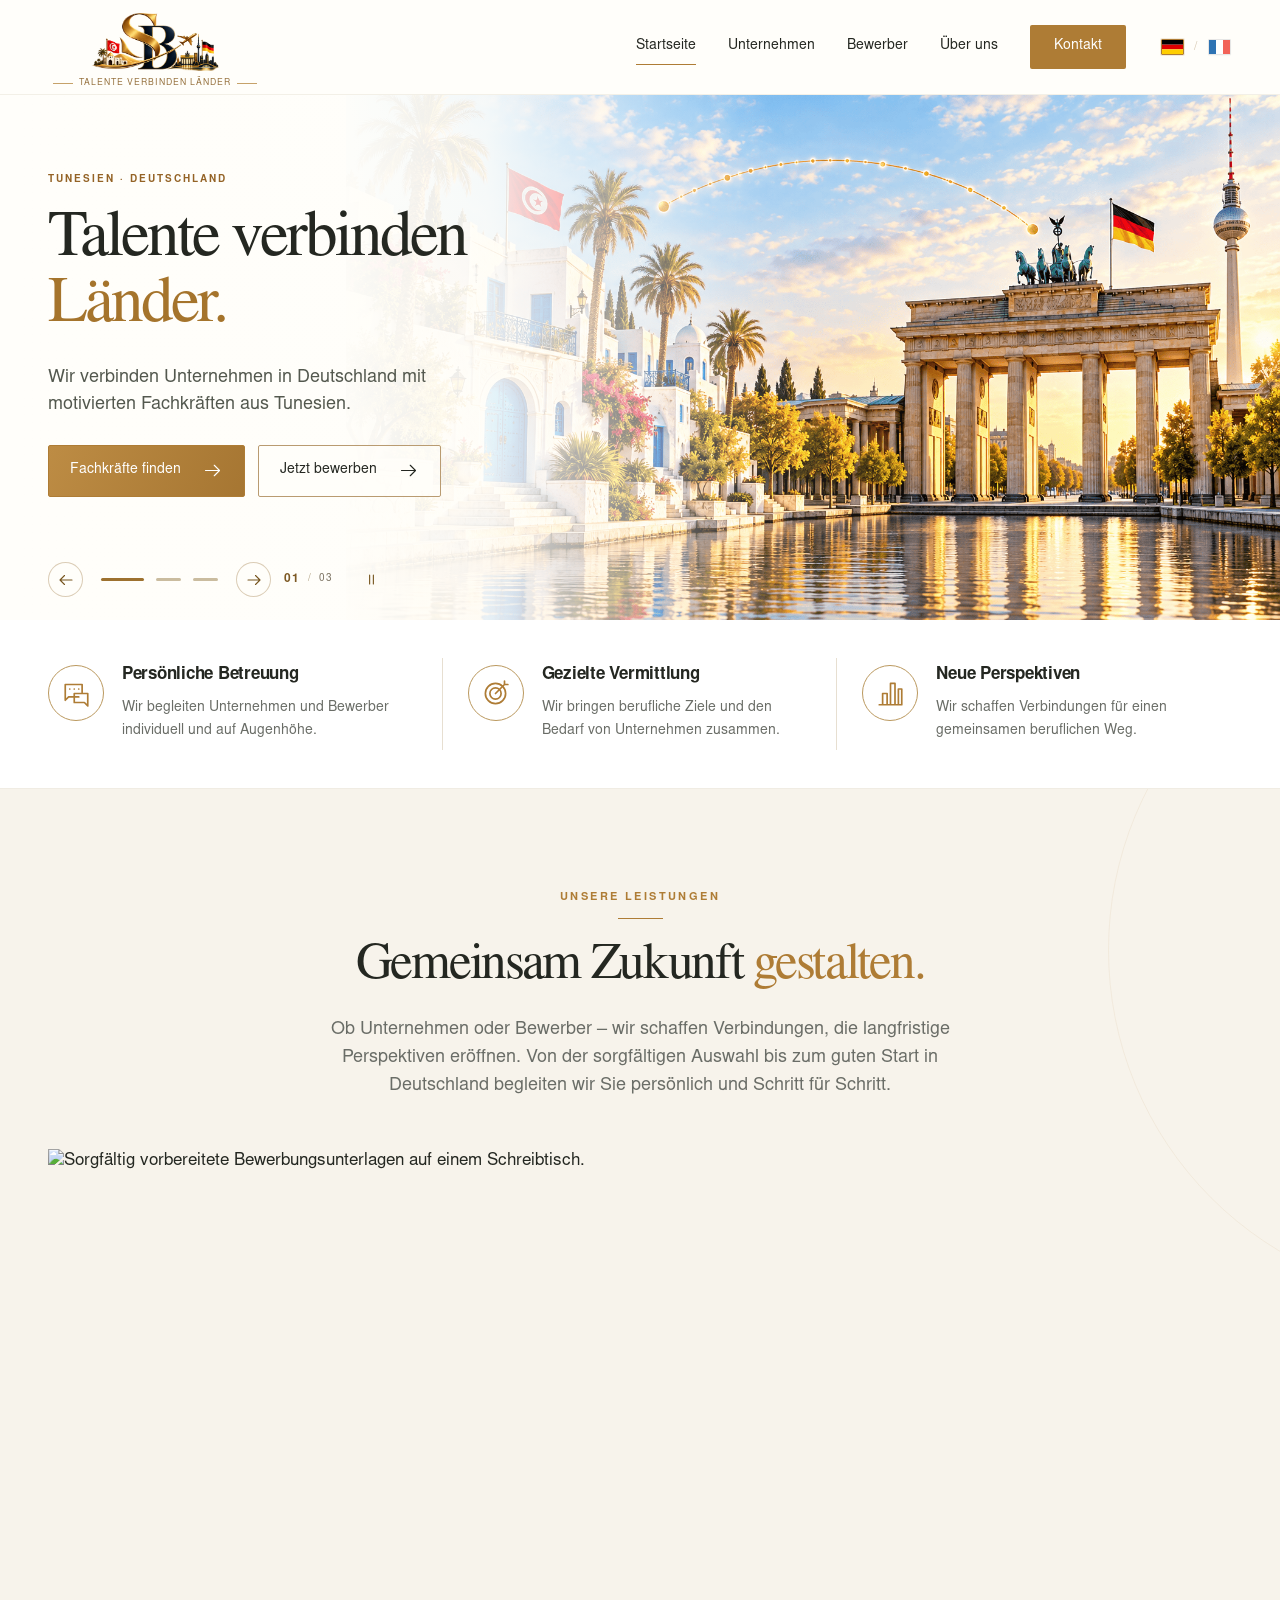
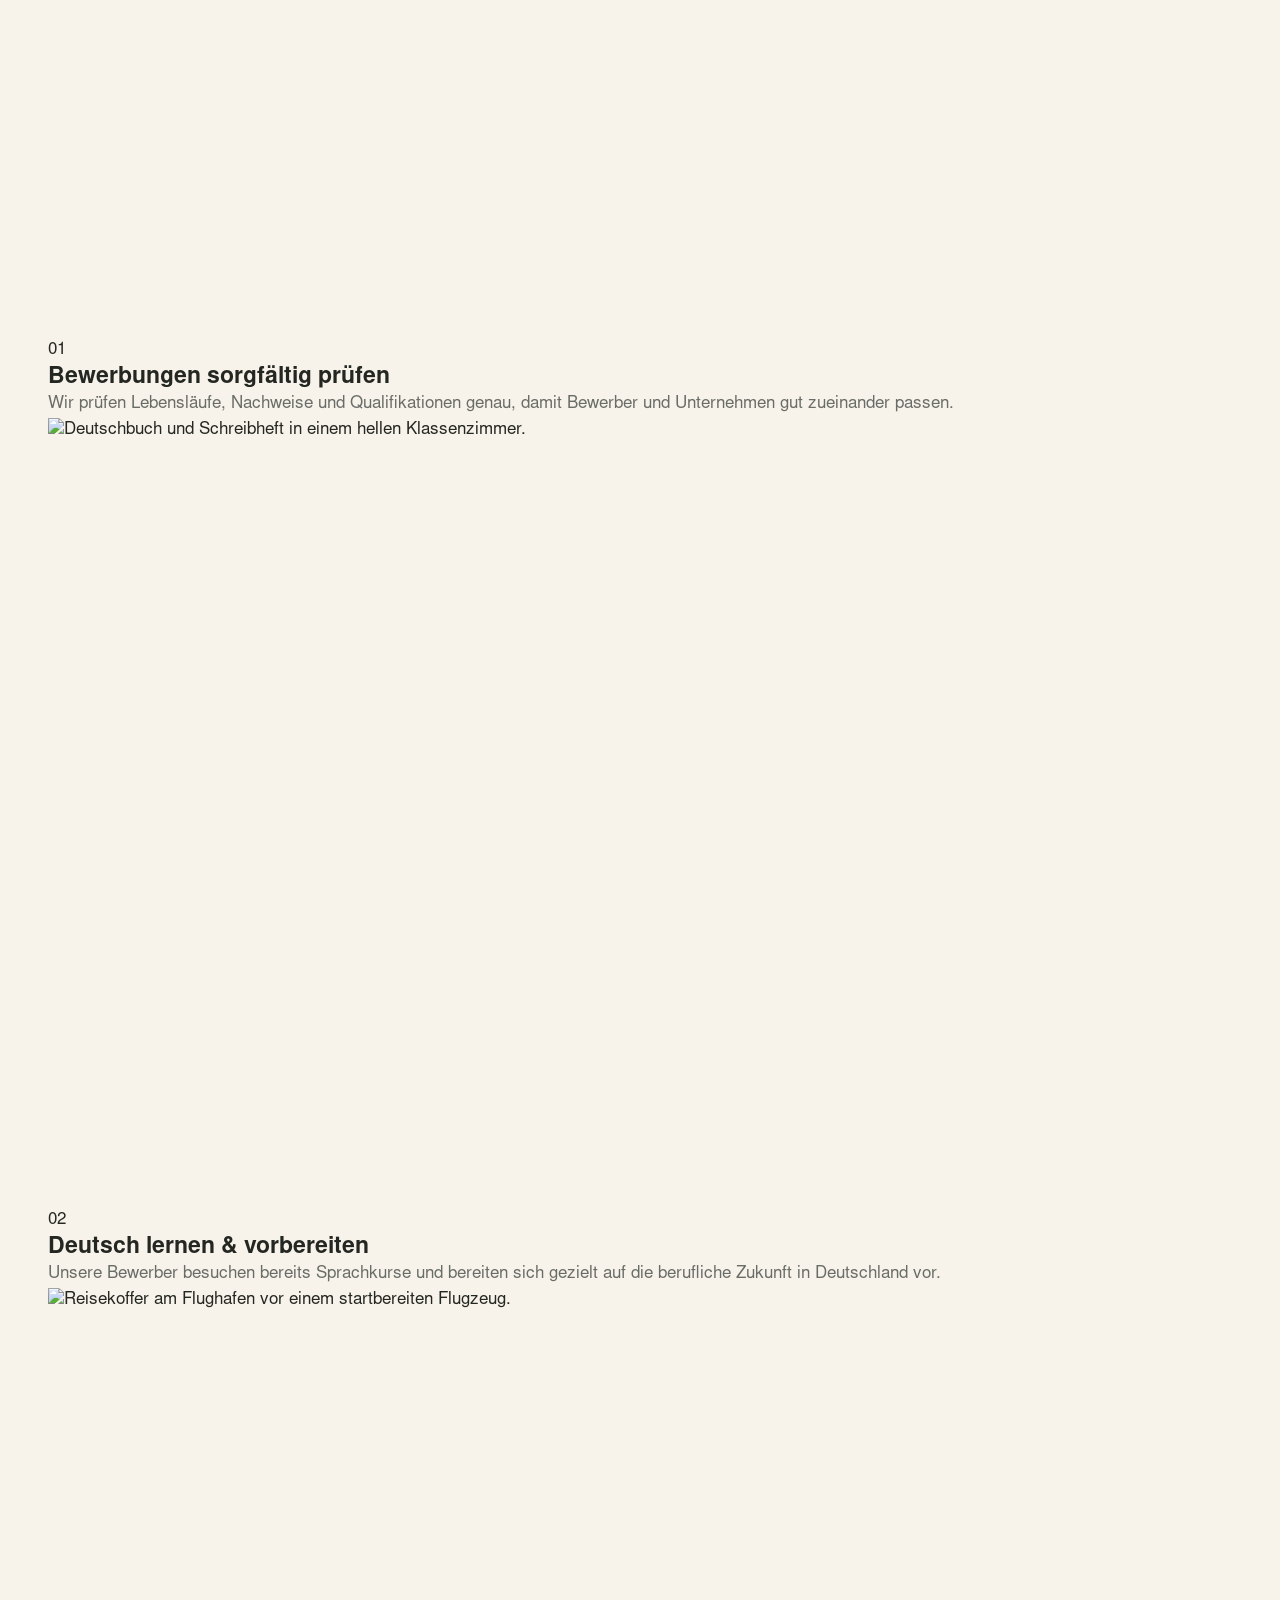
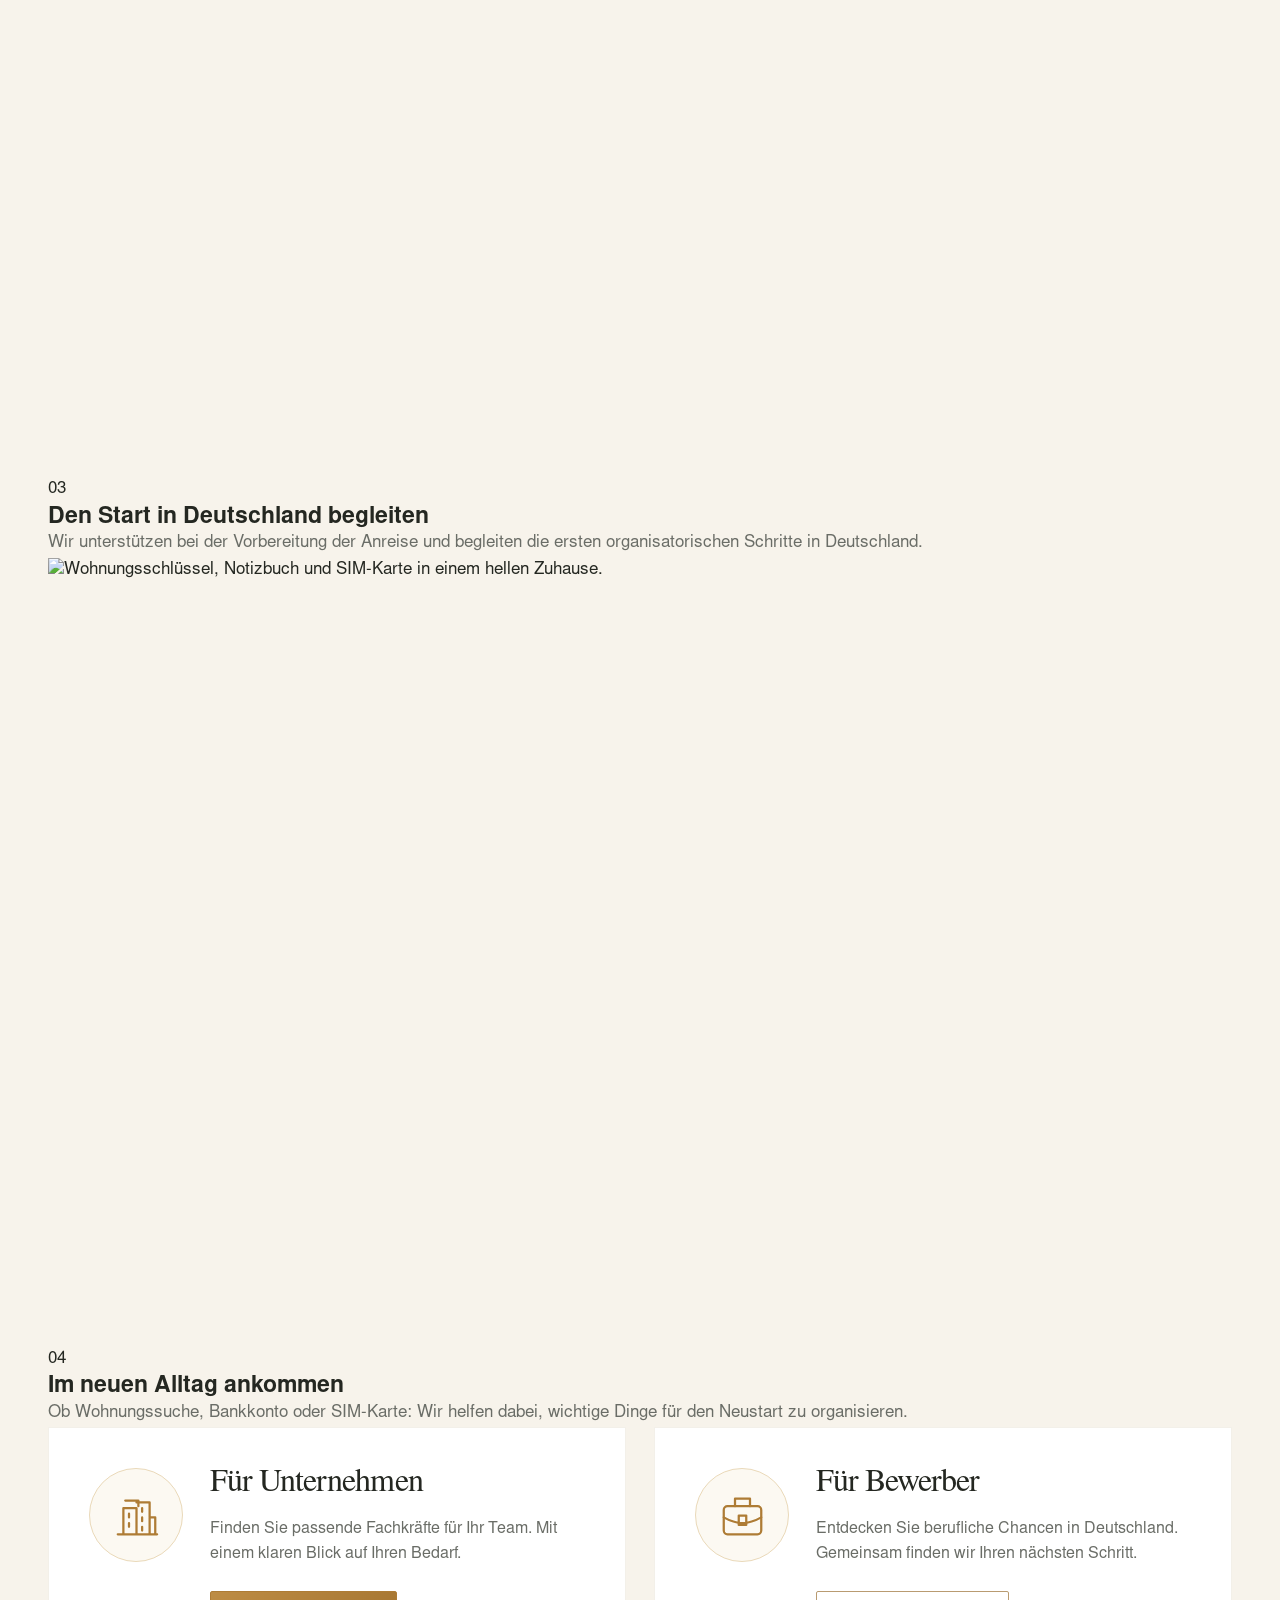
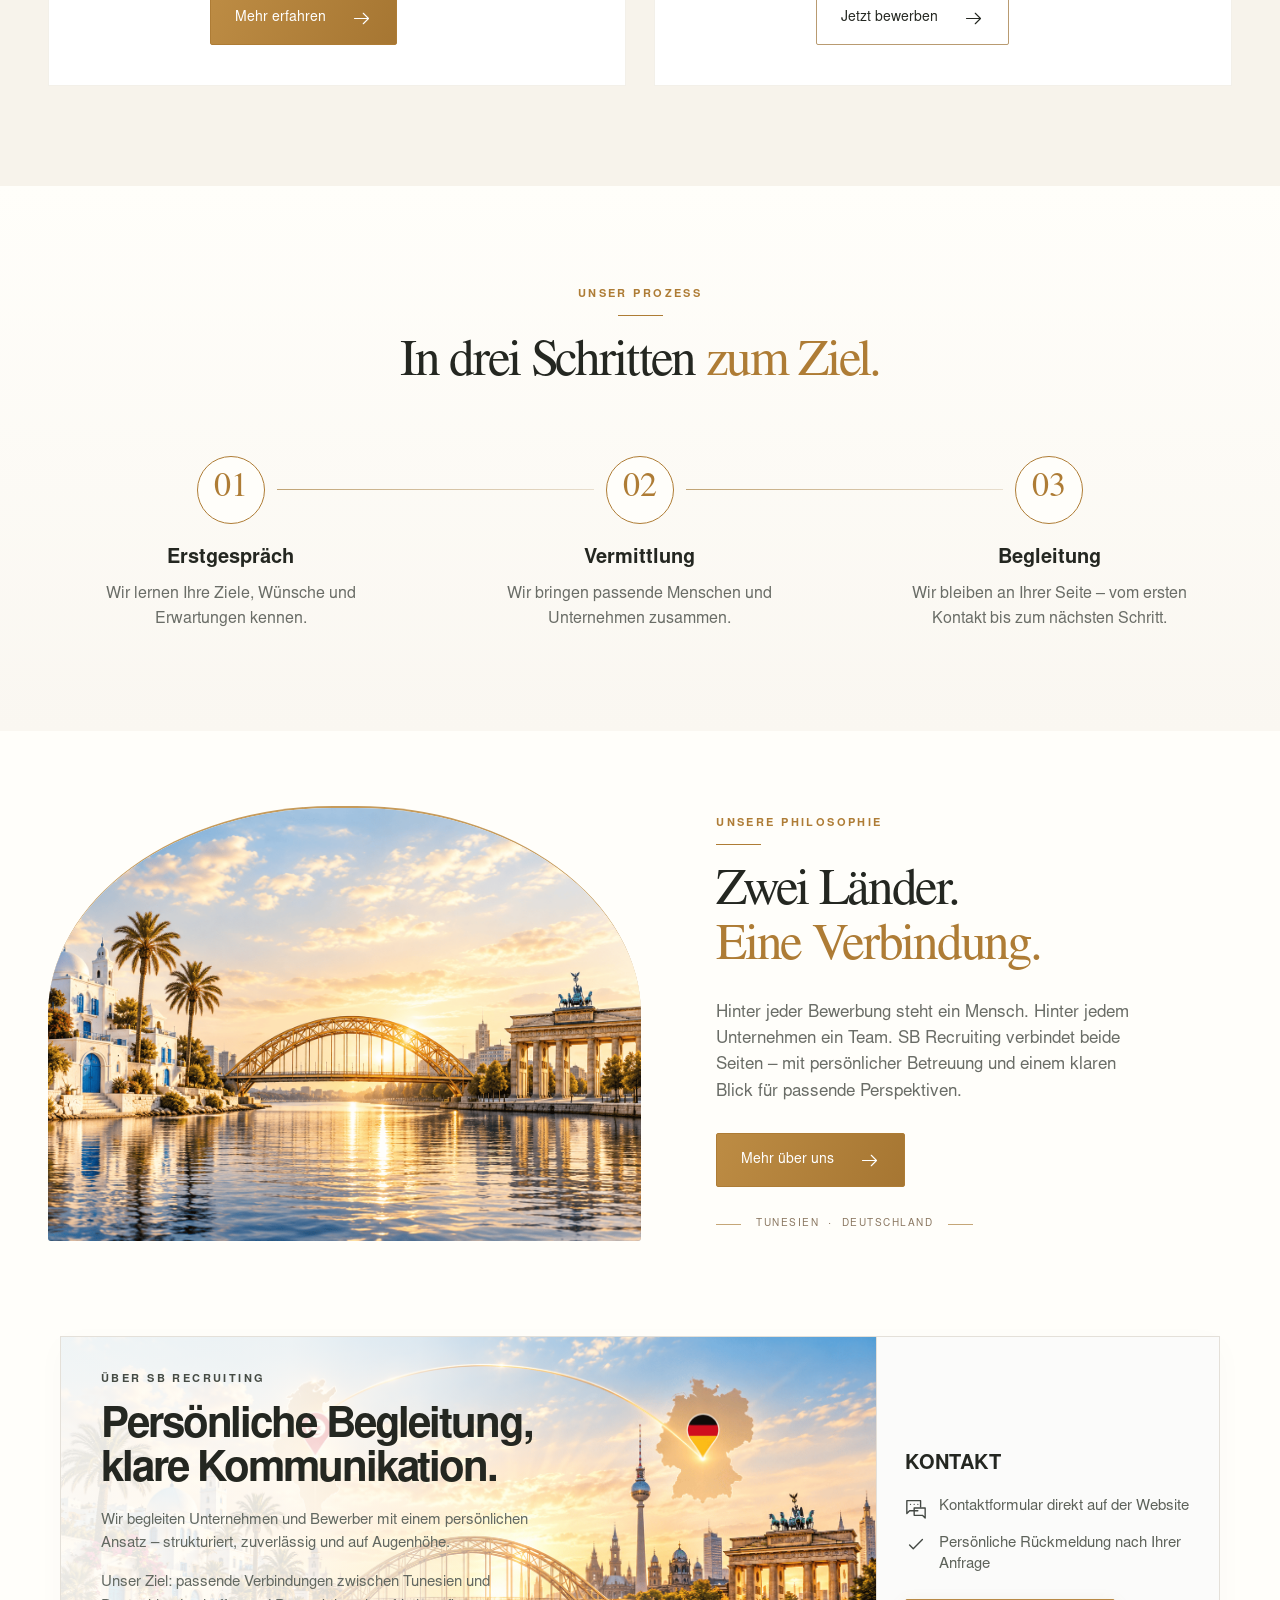
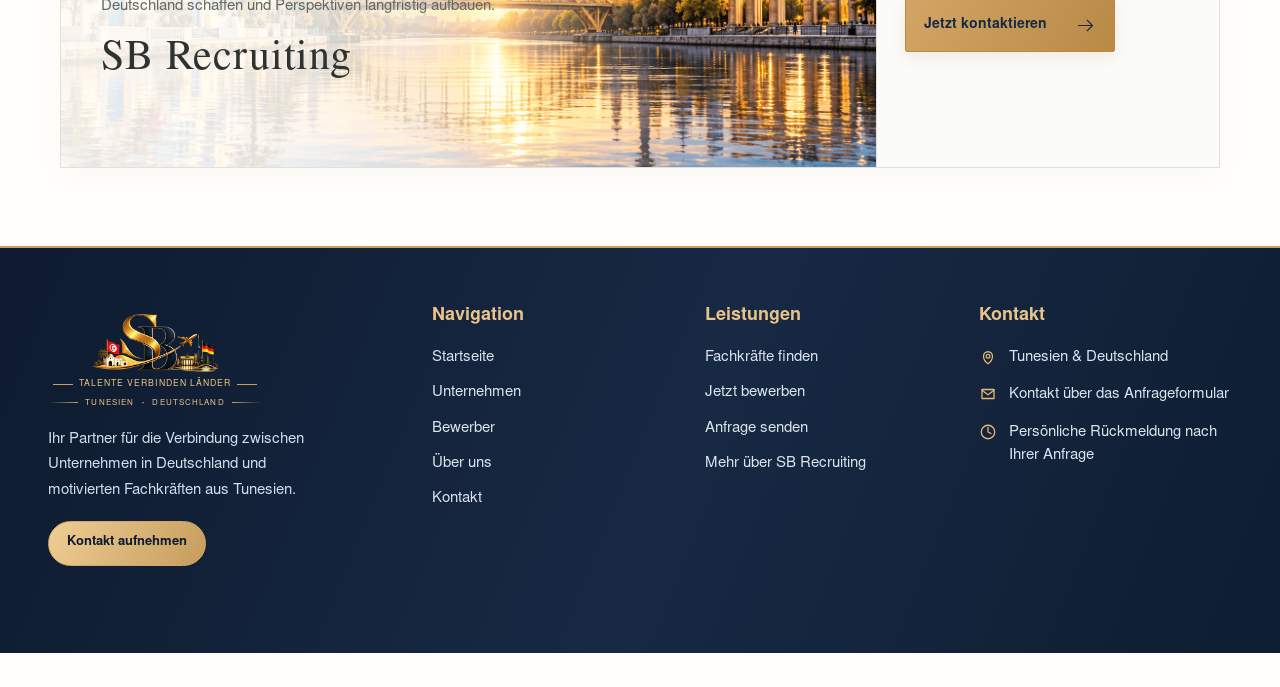
==== commit 9360ddb5: "Add files via upload" ====
--- a/index.html
+++ b/index.html
@@ -1 +1 @@
-<!doctype html><html lang="de"><head><meta charset="utf-8"><meta name="viewport" content="width=device-width, initial-scale=1"><meta name="theme-color" content="#ae7c35"><meta name="robots" content="noindex, nofollow"><title>SB Recruiting – Talente verbinden Länder</title><meta name="description" content="SB Recruiting verbindet Unternehmen in Deutschland mit motivierten Fachkräften aus Tunesien. Persönliche Betreuung, gezielte Vermittlung und neue Perspektiven."><link rel="canonical" href="https://sb-recruiting.drym1.chatgpt.site/index.html"><link rel="alternate" hreflang="de" href="https://sb-recruiting.drym1.chatgpt.site/index.html"><link rel="alternate" hreflang="fr" href="https://sb-recruiting.drym1.chatgpt.site/fr/index.html"><meta property="og:type" content="website"><meta property="og:title" content="SB Recruiting – Talente verbinden Länder"><meta property="og:description" content="SB Recruiting verbindet Unternehmen in Deutschland mit motivierten Fachkräften aus Tunesien. Persönliche Betreuung, gezielte Vermittlung und neue Perspektiven."><meta property="og:locale" content="de_DE"><meta property="og:image" content="https://sb-recruiting.drym1.chatgpt.site/assets/tunisia-germany.png"><meta property="og:url" content="https://sb-recruiting.drym1.chatgpt.site/index.html"><link rel="icon" href="assets/favicon.svg" type="image/svg+xml"><link rel="preload" href="assets/serif.woff" as="font" type="font/woff" crossorigin><link rel="preload" href="assets/sans.woff" as="font" type="font/woff" crossorigin><link rel="stylesheet" href="assets/style.css"><script src="assets/app.js" defer></script><script src="assets/hero.js" defer></script><script src="assets/scroll-reveal.js" defer></script></head><body><a class="skip" href="#main">Zum Inhalt springen</a><header class="site-header" id="top"><div class="container header-inner"><a class="brand" href="index.html" aria-label="SB Recruiting – Startseite"><span class="brand-art" role="img" aria-label="SB Recruiting"></span><span class="brand-lines" aria-hidden="true"><span class="brand-tagline">Talente verbinden Länder</span></span></a><div class="header-mobile-tools"><div class="mobile-languages" aria-label="Sprache / Langue"><a href="index.html" lang="de" aria-label="Deutsch" aria-current="true"><img class="language-flag" src="assets/flag-de.svg" width="24" height="16" alt=""></a><span aria-hidden="true">/</span><a href="fr/index.html" lang="fr" aria-label="Français" aria-current="false"><img class="language-flag" src="assets/flag-fr.svg" width="24" height="16" alt=""></a></div><button class="menu-toggle" type="button" aria-label="Menü öffnen" aria-expanded="false" aria-controls="main-nav"><svg class="icon" aria-hidden="true" viewBox="0 0 24 24"><path class="menu-line menu-line-top" d="M4 7h16"/><path class="menu-line menu-line-middle" d="M4 12h16"/><path class="menu-line menu-line-bottom" d="M4 17h16"/></svg></button></div><nav class="main-nav" id="main-nav" aria-label="Menü öffnen"><a href="index.html" class="" aria-current="page">Startseite</a><a href="unternehmen.html" class="" >Unternehmen</a><a href="bewerber.html" class="" >Bewerber</a><a href="ueber-uns.html" class="" >Über uns</a><a href="kontakt.html" class="nav-contact" >Kontakt</a><div class="languages" aria-label="Sprache / Langue"><a href="index.html" lang="de" aria-label="Deutsch" aria-current="true"><img class="language-flag" src="assets/flag-de.svg" width="24" height="16" alt=""></a><span aria-hidden="true">/</span><a href="fr/index.html" lang="fr" aria-label="Français" aria-current="false"><img class="language-flag" src="assets/flag-fr.svg" width="24" height="16" alt=""></a></div></nav></div></header><noscript><div class="noscript-note">Bitte aktivieren Sie JavaScript, um das Menü und das Anfrageformular zu nutzen.</div><style>.hero-toolbar{display:none}.menu-toggle{display:none}.main-nav{display:flex;position:static;box-shadow:none;border:0;flex-wrap:wrap;padding:5px}.header-inner{height:auto;flex-wrap:wrap;padding-bottom:15px}.contact-form button{display:none}[role=tabpanel][hidden]{display:block!important;margin-top:30px}.tabs{display:none}</style></noscript><main id="main"><section class="hero hero-carousel" data-hero-carousel data-interval="3000" aria-label="SB Recruiting – Perspektiven zwischen Tunesien und Deutschland" aria-roledescription="Karussell"><h1 class="sr-only">SB Recruiting – Talente verbinden Länder</h1><div class="hero-slides"><article class="hero-slide is-active" id="hero-slide-1" role="group" aria-roledescription="Folie" aria-label="1 von 3" aria-hidden="false" ><div class="hero-slide-photo"><picture><source media="(max-width: 620px)" srcset="assets/hero-mobile-2.png"><img src="assets/tunisia-germany.png" alt="Symbolische Verbindung zwischen tunesischer Architektur und dem Brandenburger Tor in Berlin." width="1536" height="1024" loading="eager" decoding="async" fetchpriority="high"></picture></div><div class="container hero-slide-content"><div class="hero-slide-copy"><span class="eyebrow">TUNESIEN · DEUTSCHLAND</span><h2 class="hero-title"><span class="hero-line">Talente verbinden</span><em class="hero-line">Länder.</em></h2><p>Wir verbinden Unternehmen in Deutschland mit motivierten Fachkräften aus Tunesien.</p><div class="actions"><a class="btn" href="unternehmen.html">Fachkräfte finden<svg class="icon" aria-hidden="true" viewBox="0 0 24 24"><path d="M4 12h16M14 6l6 6-6 6"/></svg></a><a class="btn btn-outline" href="bewerber.html">Jetzt bewerben<svg class="icon" aria-hidden="true" viewBox="0 0 24 24"><path d="M4 12h16M14 6l6 6-6 6"/></svg></a></div></div></div></article><article class="hero-slide" id="hero-slide-2" role="group" aria-roledescription="Folie" aria-label="2 von 3" aria-hidden="true" inert><div class="hero-slide-photo"><picture><source media="(max-width: 620px)" srcset="assets/hero-mobile-1.png"><img src="assets/business-germany.png" alt="Moderne Bürogebäude an einer deutschen Uferpromenade im warmen Morgenlicht." width="1536" height="1024" loading="eager" decoding="async" fetchpriority="low"></picture></div><div class="container hero-slide-content"><div class="hero-slide-copy"><span class="eyebrow">FÜR UNTERNEHMEN</span><h2 class="hero-title"><span class="hero-line">Passende Talente.</span><em class="hero-line">Starke Teams.</em></h2><p>Wir finden passende Menschen für Ihr Team. Persönlich begleitet, vom ersten Gespräch an.</p><div class="actions"><a class="btn" href="unternehmen.html">Fachkräfte entdecken<svg class="icon" aria-hidden="true" viewBox="0 0 24 24"><path d="M4 12h16M14 6l6 6-6 6"/></svg></a><a class="btn btn-outline" href="kontakt.html">Kontakt aufnehmen<svg class="icon" aria-hidden="true" viewBox="0 0 24 24"><path d="M4 12h16M14 6l6 6-6 6"/></svg></a></div></div></div></article><article class="hero-slide" id="hero-slide-3" role="group" aria-roledescription="Folie" aria-label="3 von 3" aria-hidden="true" inert><div class="hero-slide-photo"><picture><source media="(max-width: 620px)" srcset="assets/hero-mobile-3.png"><img src="assets/bridge.png" alt="Symbolische goldene Brücke zwischen Tunesien und Deutschland." width="1536" height="1024" loading="eager" decoding="async" fetchpriority="low"></picture></div><div class="container hero-slide-content"><div class="hero-slide-copy"><span class="eyebrow">FÜR BEWERBER</span><h2 class="hero-title"><span class="hero-line">Neue Chancen.</span><em class="hero-line">Ihre Zukunft.</em></h2><p>Starten Sie beruflich in Deutschland. Gemeinsam finden wir Perspektiven, die zu Ihnen passen.</p><div class="actions"><a class="btn" href="bewerber.html">Jetzt bewerben<svg class="icon" aria-hidden="true" viewBox="0 0 24 24"><path d="M4 12h16M14 6l6 6-6 6"/></svg></a><a class="btn btn-outline" href="kontakt.html">Beratung anfragen<svg class="icon" aria-hidden="true" viewBox="0 0 24 24"><path d="M4 12h16M14 6l6 6-6 6"/></svg></a></div></div></div></article></div><div class="hero-toolbar container"><div class="hero-controls"><button type="button" class="hero-control hero-previous" aria-label="Vorherige Folie"><svg class="icon" aria-hidden="true" viewBox="0 0 24 24"><path d="M4 12h16M14 6l6 6-6 6"/></svg></button><div class="hero-dots"><button type="button" class="hero-dot is-active" aria-label="Folie anzeigen 1" aria-current="true" aria-controls="hero-slide-1" data-slide="0"><span></span></button><button type="button" class="hero-dot" aria-label="Folie anzeigen 2" aria-current="false" aria-controls="hero-slide-2" data-slide="1"><span></span></button><button type="button" class="hero-dot" aria-label="Folie anzeigen 3" aria-current="false" aria-controls="hero-slide-3" data-slide="2"><span></span></button></div><button type="button" class="hero-control hero-next" aria-label="Nächste Folie"><svg class="icon" aria-hidden="true" viewBox="0 0 24 24"><path d="M4 12h16M14 6l6 6-6 6"/></svg></button><span class="hero-counter" aria-hidden="true"><b data-hero-count>01</b><span>/</span>03</span><button type="button" class="hero-control hero-pause" aria-label="Automatischen Wechsel pausieren" aria-pressed="false"><svg class="icon" aria-hidden="true" viewBox="0 0 24 24"><path d="M9 5v14M15 5v14"/></svg></button></div></div><span class="sr-only" data-hero-status aria-live="polite"></span></section><section class="benefits" aria-label="Unser Ansatz"><div class="container benefit-grid"><article class="benefit"><span class="round-icon"><svg class="icon" aria-hidden="true" viewBox="0 0 24 24"><path d="M14 15H5l-3 3V4h15v7"/><path d="M10 12h12v11l-3-3h-9zM6 8h.01M10 8h.01M14 8h.01"/></svg></span><div><h3>Persönliche Betreuung</h3><p>Wir begleiten Unternehmen und Bewerber individuell und auf Augenhöhe.</p></div></article><article class="benefit"><span class="round-icon"><svg class="icon" aria-hidden="true" viewBox="0 0 24 24"><circle cx="12" cy="12" r="9"/><circle cx="12" cy="12" r="5"/><path d="m12 12 8-8m0 0V1m0 3h3"/></svg></span><div><h3>Gezielte Vermittlung</h3><p>Wir bringen berufliche Ziele und den Bedarf von Unternehmen zusammen.</p></div></article><article class="benefit"><span class="round-icon"><svg class="icon" aria-hidden="true" viewBox="0 0 24 24"><path d="M2 22h20M5 22V12h4v10m3 0V3h4v19m3 0V8h3v14"/></svg></span><div><h3>Neue Perspektiven</h3><p>Wir schaffen Verbindungen für einen gemeinsamen beruflichen Weg.</p></div></article></div></section><section class="section services"><div class="container"><div class="section-intro center"><span class="eyebrow">Unsere Leistungen</span><h2>Gemeinsam Zukunft <em>gestalten.</em></h2><p>Ob Unternehmen oder Bewerber – wir schaffen Verbindungen, die Perspektiven eröffnen und langfristig bestehen.</p></div><div class="audiences"><article class="audience"><div class="audience-icon"><svg class="icon" aria-hidden="true" viewBox="0 0 24 24"><path d="M2 22h21M5 22V8h7v14m0-17h7v17M6 4h7v3M8 11v2m0 3v2m7-10v2m0 3v2m0 3v2M19 13h3v9"/></svg></div><div><h3>Für Unternehmen</h3><p>Finden Sie passende Fachkräfte für Ihr Team. Mit einem klaren Blick auf Ihren Bedarf.</p><a class="btn" href="unternehmen.html">Mehr erfahren<svg class="icon" aria-hidden="true" viewBox="0 0 24 24"><path d="M4 12h16M14 6l6 6-6 6"/></svg></a></div></article><article class="audience"><div class="audience-icon"><svg class="icon" aria-hidden="true" viewBox="0 0 24 24"><rect x="2" y="7" width="20" height="15" rx="2"/><path d="M8 7V3h8v4M2 13c7 4 13 4 20 0M10 12h4v5h-4z"/></svg></div><div><h3>Für Bewerber</h3><p>Entdecken Sie berufliche Chancen in Deutschland. Gemeinsam finden wir Ihren nächsten Schritt.</p><a class="btn btn-outline" href="bewerber.html">Jetzt bewerben<svg class="icon" aria-hidden="true" viewBox="0 0 24 24"><path d="M4 12h16M14 6l6 6-6 6"/></svg></a></div></article></div></div></section><section class="section process"><div class="container"><div class="section-intro center"><span class="eyebrow">Unser Prozess</span><h2>In drei Schritten <em>zum Ziel.</em></h2></div><div class="steps"><article class="step"><span class="step-number">01</span><h3>Erstgespräch</h3><p>Wir lernen Ihre Ziele, Wünsche und Erwartungen kennen.</p></article><article class="step"><span class="step-number">02</span><h3>Vermittlung</h3><p>Wir bringen passende Menschen und Unternehmen zusammen.</p></article><article class="step"><span class="step-number">03</span><h3>Begleitung</h3><p>Wir bleiben an Ihrer Seite – vom ersten Kontakt bis zum nächsten Schritt.</p></article></div></div></section><section class="philosophy"><div class="container philosophy-grid"><div class="bridge-visual"><img src="assets/bridge.png" alt="Symbolische goldene Brücke zwischen Tunesien und Deutschland." loading="lazy" width="1536" height="1024"></div><div class="philosophy-copy"><span class="eyebrow">Unsere Philosophie</span><h2>Zwei Länder.<br><em>Eine Verbindung.</em></h2><p>Hinter jeder Bewerbung steht ein Mensch. Hinter jedem Unternehmen ein Team. SB Recruiting verbindet beide Seiten – mit persönlicher Betreuung und einem klaren Blick für passende Perspektiven.</p><a class="btn" href="ueber-uns.html">Mehr über uns<svg class="icon" aria-hidden="true" viewBox="0 0 24 24"><path d="M4 12h16M14 6l6 6-6 6"/></svg></a><div class="country-line">TUNESIEN &nbsp;·&nbsp; DEUTSCHLAND</div></div></div></section><section class="contact-highlight"><div class="container"><div class="highlight-card"><div class="highlight-media"><img src="assets/about-sb-recruiting-map.png" alt="Verbindung zwischen Tunesien und Deutschland mit Brücke und Wahrzeichen." loading="lazy" width="1536" height="1024"><div class="highlight-overlay"><span class="eyebrow">Über SB Recruiting</span><h2>Persönliche Begleitung,<br><em>klare Kommunikation.</em></h2><p>Wir begleiten Unternehmen und Bewerber mit einem persönlichen Ansatz – strukturiert, zuverlässig und auf Augenhöhe.</p><p>Unser Ziel: passende Verbindungen zwischen Tunesien und Deutschland schaffen und Perspektiven langfristig aufbauen.</p><div class="highlight-brand">SB Recruiting</div></div></div><aside class="highlight-contact" aria-label="Kontaktinformationen"><h3>Kontakt</h3><ul class="highlight-contact-list"><li><svg class="icon" aria-hidden="true" viewBox="0 0 24 24"><path d="M14 15H5l-3 3V4h15v7"/><path d="M10 12h12v11l-3-3h-9zM6 8h.01M10 8h.01M14 8h.01"/></svg><span>Kontaktformular direkt auf der Website</span></li><li><svg class="icon" aria-hidden="true" viewBox="0 0 24 24"><path d="m5 12 4 4L19 6"/></svg><span>Persönliche Rückmeldung nach Ihrer Anfrage</span></li></ul><a class="btn" href="kontakt.html">Jetzt kontaktieren<svg class="icon" aria-hidden="true" viewBox="0 0 24 24"><path d="M4 12h16M14 6l6 6-6 6"/></svg></a></aside></div></div></section></main><footer class="site-footer"><div class="container"><div class="footer-grid"><div class="footer-col footer-about"><a class="brand footer-brand" href="index.html" aria-label="SB Recruiting – Startseite"><span class="brand-art" role="img" aria-label="SB Recruiting"></span><span class="brand-lines" aria-hidden="true"><span class="brand-tagline">Talente verbinden Länder</span><span class="footer-countries" aria-hidden="true"><span>Tunesien</span><span class="footer-country-separator" aria-hidden="true">·</span><span>Deutschland</span></span></span></a><p class="footer-copy">Ihr Partner für die Verbindung zwischen Unternehmen in Deutschland und motivierten Fachkräften aus Tunesien.</p><a class="footer-pill" href="kontakt.html">Kontakt aufnehmen</a></div><div class="footer-col"><h3>Navigation</h3><nav class="footer-links" aria-label="Navigation im Footer"><a href="index.html">Startseite</a><a href="unternehmen.html">Unternehmen</a><a href="bewerber.html">Bewerber</a><a href="ueber-uns.html">Über uns</a><a href="kontakt.html">Kontakt</a></nav></div><div class="footer-col"><h3>Leistungen</h3><nav class="footer-links" aria-label="Leistungen"><a href="unternehmen.html">Fachkräfte finden</a><a href="bewerber.html">Jetzt bewerben</a><a href="kontakt.html">Anfrage senden</a><a href="ueber-uns.html">Mehr über SB Recruiting</a></nav></div><div class="footer-col footer-contact"><h3>Kontakt</h3><ul class="footer-contact-list"><li><svg class="icon" aria-hidden="true" viewBox="0 0 24 24"><path d="M12 21s-6-4.35-6-10a6 6 0 1 1 12 0c0 5.65-6 10-6 10Z"/><circle cx="12" cy="11" r="2.5"/></svg><span>Tunesien &amp; Deutschland</span></li><li><svg class="icon" aria-hidden="true" viewBox="0 0 24 24"><path d="M4 6h16v12H4z"/><path d="m4 7 8 6 8-6"/></svg><span>Kontakt über das Anfrageformular</span></li><li><svg class="icon" aria-hidden="true" viewBox="0 0 24 24"><path d="M12 6v6l4 2"/><circle cx="12" cy="12" r="9"/></svg><span>Persönliche Rückmeldung nach Ihrer Anfrage</span></li></ul></div></div><div class="footer-bottom-bar"><span>© 2026 SB Recruiting</span><nav class="legal-nav" aria-label="Rechtliches"><a href="impressum.html">Impressum</a><a href="datenschutz.html">Datenschutz</a></nav></div></div></footer></body></html>+<!doctype html><html lang="de"><head><meta charset="utf-8"><meta name="viewport" content="width=device-width, initial-scale=1"><meta name="theme-color" content="#ae7c35"><meta name="robots" content="noindex, nofollow"><title>SB Recruiting – Talente verbinden Länder</title><meta name="description" content="SB Recruiting verbindet Unternehmen in Deutschland mit motivierten Fachkräften aus Tunesien. Persönliche Betreuung, gezielte Vermittlung und neue Perspektiven."><link rel="canonical" href="https://sb-recruiting.drym1.chatgpt.site/index.html"><link rel="alternate" hreflang="de" href="https://sb-recruiting.drym1.chatgpt.site/index.html"><link rel="alternate" hreflang="fr" href="https://sb-recruiting.drym1.chatgpt.site/fr/index.html"><meta property="og:type" content="website"><meta property="og:title" content="SB Recruiting – Talente verbinden Länder"><meta property="og:description" content="SB Recruiting verbindet Unternehmen in Deutschland mit motivierten Fachkräften aus Tunesien. Persönliche Betreuung, gezielte Vermittlung und neue Perspektiven."><meta property="og:locale" content="de_DE"><meta property="og:image" content="https://sb-recruiting.drym1.chatgpt.site/assets/tunisia-germany.png"><meta property="og:url" content="https://sb-recruiting.drym1.chatgpt.site/index.html"><link rel="icon" href="assets/favicon.svg" type="image/svg+xml"><link rel="preload" href="assets/serif.woff" as="font" type="font/woff" crossorigin><link rel="preload" href="assets/sans.woff" as="font" type="font/woff" crossorigin><link rel="stylesheet" href="assets/style.css"><script src="assets/app.js" defer></script><script src="assets/hero.js" defer></script><script src="assets/scroll-reveal.js" defer></script></head><body><a class="skip" href="#main">Zum Inhalt springen</a><header class="site-header" id="top"><div class="container header-inner"><a class="brand" href="index.html" aria-label="SB Recruiting – Startseite"><span class="brand-art" role="img" aria-label="SB Recruiting"></span><span class="brand-lines" aria-hidden="true"><span class="brand-tagline">Talente verbinden Länder</span></span></a><div class="header-mobile-tools"><div class="mobile-languages" aria-label="Sprache / Langue"><a href="index.html" lang="de" aria-label="Deutsch" aria-current="true"><img class="language-flag" src="assets/flag-de.svg" width="24" height="16" alt=""></a><span aria-hidden="true">/</span><a href="fr/index.html" lang="fr" aria-label="Français" aria-current="false"><img class="language-flag" src="assets/flag-fr.svg" width="24" height="16" alt=""></a></div><button class="menu-toggle" type="button" aria-label="Menü öffnen" aria-expanded="false" aria-controls="main-nav"><svg class="icon" aria-hidden="true" viewBox="0 0 24 24"><path class="menu-line menu-line-top" d="M4 7h16"/><path class="menu-line menu-line-middle" d="M4 12h16"/><path class="menu-line menu-line-bottom" d="M4 17h16"/></svg></button></div><nav class="main-nav" id="main-nav" aria-label="Menü öffnen"><a href="index.html" class="" aria-current="page">Startseite</a><a href="unternehmen.html" class="" >Unternehmen</a><a href="bewerber.html" class="" >Bewerber</a><a href="ueber-uns.html" class="" >Über uns</a><a href="kontakt.html" class="nav-contact" >Kontakt</a><div class="languages" aria-label="Sprache / Langue"><a href="index.html" lang="de" aria-label="Deutsch" aria-current="true"><img class="language-flag" src="assets/flag-de.svg" width="24" height="16" alt=""></a><span aria-hidden="true">/</span><a href="fr/index.html" lang="fr" aria-label="Français" aria-current="false"><img class="language-flag" src="assets/flag-fr.svg" width="24" height="16" alt=""></a></div></nav></div></header><noscript><div class="noscript-note">Bitte aktivieren Sie JavaScript, um das Menü und das Anfrageformular zu nutzen.</div><style>.hero-toolbar{display:none}.menu-toggle{display:none}.main-nav{display:flex;position:static;box-shadow:none;border:0;flex-wrap:wrap;padding:5px}.header-inner{height:auto;flex-wrap:wrap;padding-bottom:15px}.contact-form button{display:none}[role=tabpanel][hidden]{display:block!important;margin-top:30px}.tabs{display:none}</style></noscript><main id="main"><section class="hero hero-carousel" data-hero-carousel data-interval="3000" aria-label="SB Recruiting – Perspektiven zwischen Tunesien und Deutschland" aria-roledescription="Karussell"><h1 class="sr-only">SB Recruiting – Talente verbinden Länder</h1><div class="hero-slides"><article class="hero-slide is-active" id="hero-slide-1" role="group" aria-roledescription="Folie" aria-label="1 von 3" aria-hidden="false" ><div class="hero-slide-photo"><picture><source media="(max-width: 620px)" srcset="assets/hero-mobile-2.png"><img src="assets/tunisia-germany.png" alt="Symbolische Verbindung zwischen tunesischer Architektur und dem Brandenburger Tor in Berlin." width="1536" height="1024" loading="eager" decoding="async" fetchpriority="high"></picture></div><div class="container hero-slide-content"><div class="hero-slide-copy"><span class="eyebrow">TUNESIEN · DEUTSCHLAND</span><h2 class="hero-title"><span class="hero-line">Talente verbinden</span><em class="hero-line">Länder.</em></h2><p>Wir verbinden Unternehmen in Deutschland mit motivierten Fachkräften aus Tunesien.</p><div class="actions"><a class="btn" href="unternehmen.html">Fachkräfte finden<svg class="icon" aria-hidden="true" viewBox="0 0 24 24"><path d="M4 12h16M14 6l6 6-6 6"/></svg></a><a class="btn btn-outline" href="bewerber.html">Jetzt bewerben<svg class="icon" aria-hidden="true" viewBox="0 0 24 24"><path d="M4 12h16M14 6l6 6-6 6"/></svg></a></div></div></div></article><article class="hero-slide" id="hero-slide-2" role="group" aria-roledescription="Folie" aria-label="2 von 3" aria-hidden="true" inert><div class="hero-slide-photo"><picture><source media="(max-width: 620px)" srcset="assets/hero-mobile-1.png"><img src="assets/business-germany.png" alt="Moderne Bürogebäude an einer deutschen Uferpromenade im warmen Morgenlicht." width="1536" height="1024" loading="eager" decoding="async" fetchpriority="low"></picture></div><div class="container hero-slide-content"><div class="hero-slide-copy"><span class="eyebrow">FÜR UNTERNEHMEN</span><h2 class="hero-title"><span class="hero-line">Passende Talente.</span><em class="hero-line">Starke Teams.</em></h2><p>Wir finden passende Menschen für Ihr Team. Persönlich begleitet, vom ersten Gespräch an.</p><div class="actions"><a class="btn" href="unternehmen.html">Fachkräfte entdecken<svg class="icon" aria-hidden="true" viewBox="0 0 24 24"><path d="M4 12h16M14 6l6 6-6 6"/></svg></a><a class="btn btn-outline" href="kontakt.html">Kontakt aufnehmen<svg class="icon" aria-hidden="true" viewBox="0 0 24 24"><path d="M4 12h16M14 6l6 6-6 6"/></svg></a></div></div></div></article><article class="hero-slide" id="hero-slide-3" role="group" aria-roledescription="Folie" aria-label="3 von 3" aria-hidden="true" inert><div class="hero-slide-photo"><picture><source media="(max-width: 620px)" srcset="assets/hero-mobile-3.png"><img src="assets/bridge.png" alt="Symbolische goldene Brücke zwischen Tunesien und Deutschland." width="1536" height="1024" loading="eager" decoding="async" fetchpriority="low"></picture></div><div class="container hero-slide-content"><div class="hero-slide-copy"><span class="eyebrow">FÜR BEWERBER</span><h2 class="hero-title"><span class="hero-line">Neue Chancen.</span><em class="hero-line">Ihre Zukunft.</em></h2><p>Starten Sie beruflich in Deutschland. Gemeinsam finden wir Perspektiven, die zu Ihnen passen.</p><div class="actions"><a class="btn" href="bewerber.html">Jetzt bewerben<svg class="icon" aria-hidden="true" viewBox="0 0 24 24"><path d="M4 12h16M14 6l6 6-6 6"/></svg></a><a class="btn btn-outline" href="kontakt.html">Beratung anfragen<svg class="icon" aria-hidden="true" viewBox="0 0 24 24"><path d="M4 12h16M14 6l6 6-6 6"/></svg></a></div></div></div></article></div><div class="hero-toolbar container"><div class="hero-controls"><button type="button" class="hero-control hero-previous" aria-label="Vorherige Folie"><svg class="icon" aria-hidden="true" viewBox="0 0 24 24"><path d="M4 12h16M14 6l6 6-6 6"/></svg></button><div class="hero-dots"><button type="button" class="hero-dot is-active" aria-label="Folie anzeigen 1" aria-current="true" aria-controls="hero-slide-1" data-slide="0"><span></span></button><button type="button" class="hero-dot" aria-label="Folie anzeigen 2" aria-current="false" aria-controls="hero-slide-2" data-slide="1"><span></span></button><button type="button" class="hero-dot" aria-label="Folie anzeigen 3" aria-current="false" aria-controls="hero-slide-3" data-slide="2"><span></span></button></div><button type="button" class="hero-control hero-next" aria-label="Nächste Folie"><svg class="icon" aria-hidden="true" viewBox="0 0 24 24"><path d="M4 12h16M14 6l6 6-6 6"/></svg></button><span class="hero-counter" aria-hidden="true"><b data-hero-count>01</b><span>/</span>03</span><button type="button" class="hero-control hero-pause" aria-label="Automatischen Wechsel pausieren" aria-pressed="false"><svg class="icon" aria-hidden="true" viewBox="0 0 24 24"><path d="M9 5v14M15 5v14"/></svg></button></div></div><span class="sr-only" data-hero-status aria-live="polite"></span></section><section class="benefits" aria-label="Unser Ansatz"><div class="container benefit-grid"><article class="benefit"><span class="round-icon"><svg class="icon" aria-hidden="true" viewBox="0 0 24 24"><path d="M14 15H5l-3 3V4h15v7"/><path d="M10 12h12v11l-3-3h-9zM6 8h.01M10 8h.01M14 8h.01"/></svg></span><div><h3>Persönliche Betreuung</h3><p>Wir begleiten Unternehmen und Bewerber individuell und auf Augenhöhe.</p></div></article><article class="benefit"><span class="round-icon"><svg class="icon" aria-hidden="true" viewBox="0 0 24 24"><circle cx="12" cy="12" r="9"/><circle cx="12" cy="12" r="5"/><path d="m12 12 8-8m0 0V1m0 3h3"/></svg></span><div><h3>Gezielte Vermittlung</h3><p>Wir bringen berufliche Ziele und den Bedarf von Unternehmen zusammen.</p></div></article><article class="benefit"><span class="round-icon"><svg class="icon" aria-hidden="true" viewBox="0 0 24 24"><path d="M2 22h20M5 22V12h4v10m3 0V3h4v19m3 0V8h3v14"/></svg></span><div><h3>Neue Perspektiven</h3><p>Wir schaffen Verbindungen für einen gemeinsamen beruflichen Weg.</p></div></article></div></section><section class="section services services-with-accompaniment"><div class="container"><div class="section-intro center"><span class="eyebrow">Unsere Leistungen</span><h2>Gemeinsam Zukunft <em>gestalten.</em></h2><p>Ob Unternehmen oder Bewerber – wir schaffen Verbindungen, die langfristige Perspektiven eröffnen. Von der sorgfältigen Auswahl bis zum guten Start in Deutschland begleiten wir Sie persönlich und Schritt für Schritt.</p></div><div class="accompaniment-in-services"><div class="accompaniment-grid"><article class="accompaniment-card"><div class="accompaniment-image"><img src="assets/begleitung-bewerbungspruefung.webp" alt="Sorgfältig vorbereitete Bewerbungsunterlagen auf einem Schreibtisch." width="1536" height="1024" loading="lazy" decoding="async"></div><div class="accompaniment-card-copy"><span class="accompaniment-number" aria-hidden="true">01</span><h3>Bewerbungen sorgfältig prüfen</h3><p>Wir prüfen Lebensläufe, Nachweise und Qualifikationen genau, damit Bewerber und Unternehmen gut zueinander passen.</p></div></article><article class="accompaniment-card"><div class="accompaniment-image"><img src="assets/begleitung-deutschkurs.webp" alt="Deutschbuch und Schreibheft in einem hellen Klassenzimmer." width="1536" height="1024" loading="lazy" decoding="async"></div><div class="accompaniment-card-copy"><span class="accompaniment-number" aria-hidden="true">02</span><h3>Deutsch lernen & vorbereiten</h3><p>Unsere Bewerber besuchen bereits Sprachkurse und bereiten sich gezielt auf die berufliche Zukunft in Deutschland vor.</p></div></article><article class="accompaniment-card"><div class="accompaniment-image"><img src="assets/begleitung-ankunft.webp" alt="Reisekoffer am Flughafen vor einem startbereiten Flugzeug." width="1536" height="1024" loading="lazy" decoding="async"></div><div class="accompaniment-card-copy"><span class="accompaniment-number" aria-hidden="true">03</span><h3>Den Start in Deutschland begleiten</h3><p>Wir unterstützen bei der Vorbereitung der Anreise und begleiten die ersten organisatorischen Schritte in Deutschland.</p></div></article><article class="accompaniment-card"><div class="accompaniment-image"><img src="assets/begleitung-ankommen.webp" alt="Wohnungsschlüssel, Notizbuch und SIM-Karte in einem hellen Zuhause." width="1536" height="1024" loading="lazy" decoding="async"></div><div class="accompaniment-card-copy"><span class="accompaniment-number" aria-hidden="true">04</span><h3>Im neuen Alltag ankommen</h3><p>Ob Wohnungssuche, Bankkonto oder SIM-Karte: Wir helfen dabei, wichtige Dinge für den Neustart zu organisieren.</p></div></article></div></div><div class="audiences"><article class="audience"><div class="audience-icon"><svg class="icon" aria-hidden="true" viewBox="0 0 24 24"><path d="M2 22h21M5 22V8h7v14m0-17h7v17M6 4h7v3M8 11v2m0 3v2m7-10v2m0 3v2m0 3v2M19 13h3v9"/></svg></div><div><h3>Für Unternehmen</h3><p>Finden Sie passende Fachkräfte für Ihr Team. Mit einem klaren Blick auf Ihren Bedarf.</p><a class="btn" href="unternehmen.html">Mehr erfahren<svg class="icon" aria-hidden="true" viewBox="0 0 24 24"><path d="M4 12h16M14 6l6 6-6 6"/></svg></a></div></article><article class="audience"><div class="audience-icon"><svg class="icon" aria-hidden="true" viewBox="0 0 24 24"><rect x="2" y="7" width="20" height="15" rx="2"/><path d="M8 7V3h8v4M2 13c7 4 13 4 20 0M10 12h4v5h-4z"/></svg></div><div><h3>Für Bewerber</h3><p>Entdecken Sie berufliche Chancen in Deutschland. Gemeinsam finden wir Ihren nächsten Schritt.</p><a class="btn btn-outline" href="bewerber.html">Jetzt bewerben<svg class="icon" aria-hidden="true" viewBox="0 0 24 24"><path d="M4 12h16M14 6l6 6-6 6"/></svg></a></div></article></div></div></section><section class="section process"><div class="container"><div class="section-intro center"><span class="eyebrow">Unser Prozess</span><h2>In drei Schritten <em>zum Ziel.</em></h2></div><div class="steps"><article class="step"><span class="step-number">01</span><h3>Erstgespräch</h3><p>Wir lernen Ihre Ziele, Wünsche und Erwartungen kennen.</p></article><article class="step"><span class="step-number">02</span><h3>Vermittlung</h3><p>Wir bringen passende Menschen und Unternehmen zusammen.</p></article><article class="step"><span class="step-number">03</span><h3>Begleitung</h3><p>Wir bleiben an Ihrer Seite – vom ersten Kontakt bis zum nächsten Schritt.</p></article></div></div></section><section class="philosophy"><div class="container philosophy-grid"><div class="bridge-visual"><img src="assets/bridge.png" alt="Symbolische goldene Brücke zwischen Tunesien und Deutschland." loading="lazy" width="1536" height="1024"></div><div class="philosophy-copy"><span class="eyebrow">Unsere Philosophie</span><h2>Zwei Länder.<br><em>Eine Verbindung.</em></h2><p>Hinter jeder Bewerbung steht ein Mensch. Hinter jedem Unternehmen ein Team. SB Recruiting verbindet beide Seiten – mit persönlicher Betreuung und einem klaren Blick für passende Perspektiven.</p><a class="btn" href="ueber-uns.html">Mehr über uns<svg class="icon" aria-hidden="true" viewBox="0 0 24 24"><path d="M4 12h16M14 6l6 6-6 6"/></svg></a><div class="country-line">TUNESIEN &nbsp;·&nbsp; DEUTSCHLAND</div></div></div></section><section class="contact-highlight"><div class="container"><div class="highlight-card"><div class="highlight-media"><img src="assets/about-sb-recruiting-map.png" alt="Verbindung zwischen Tunesien und Deutschland mit Brücke und Wahrzeichen." loading="lazy" width="1536" height="1024"><div class="highlight-overlay"><span class="eyebrow">Über SB Recruiting</span><h2>Persönliche Begleitung,<br><em>klare Kommunikation.</em></h2><p>Wir begleiten Unternehmen und Bewerber mit einem persönlichen Ansatz – strukturiert, zuverlässig und auf Augenhöhe.</p><p>Unser Ziel: passende Verbindungen zwischen Tunesien und Deutschland schaffen und Perspektiven langfristig aufbauen.</p><div class="highlight-brand">SB Recruiting</div></div></div><aside class="highlight-contact" aria-label="Kontaktinformationen"><h3>Kontakt</h3><ul class="highlight-contact-list"><li><svg class="icon" aria-hidden="true" viewBox="0 0 24 24"><path d="M14 15H5l-3 3V4h15v7"/><path d="M10 12h12v11l-3-3h-9zM6 8h.01M10 8h.01M14 8h.01"/></svg><span>Kontaktformular direkt auf der Website</span></li><li><svg class="icon" aria-hidden="true" viewBox="0 0 24 24"><path d="m5 12 4 4L19 6"/></svg><span>Persönliche Rückmeldung nach Ihrer Anfrage</span></li></ul><a class="btn" href="kontakt.html">Jetzt kontaktieren<svg class="icon" aria-hidden="true" viewBox="0 0 24 24"><path d="M4 12h16M14 6l6 6-6 6"/></svg></a></aside></div></div></section></main><footer class="site-footer"><div class="container"><div class="footer-grid"><div class="footer-col footer-about"><a class="brand footer-brand" href="index.html" aria-label="SB Recruiting – Startseite"><span class="brand-art" role="img" aria-label="SB Recruiting"></span><span class="brand-lines" aria-hidden="true"><span class="brand-tagline">Talente verbinden Länder</span><span class="footer-countries" aria-hidden="true"><span>Tunesien</span><span class="footer-country-separator" aria-hidden="true">·</span><span>Deutschland</span></span></span></a><p class="footer-copy">Ihr Partner für die Verbindung zwischen Unternehmen in Deutschland und motivierten Fachkräften aus Tunesien.</p><a class="footer-pill" href="kontakt.html">Kontakt aufnehmen</a></div><div class="footer-col"><h3>Navigation</h3><nav class="footer-links" aria-label="Navigation im Footer"><a href="index.html">Startseite</a><a href="unternehmen.html">Unternehmen</a><a href="bewerber.html">Bewerber</a><a href="ueber-uns.html">Über uns</a><a href="kontakt.html">Kontakt</a></nav></div><div class="footer-col"><h3>Leistungen</h3><nav class="footer-links" aria-label="Leistungen"><a href="unternehmen.html">Fachkräfte finden</a><a href="bewerber.html">Jetzt bewerben</a><a href="kontakt.html">Anfrage senden</a><a href="ueber-uns.html">Mehr über SB Recruiting</a></nav></div><div class="footer-col footer-contact"><h3>Kontakt</h3><ul class="footer-contact-list"><li><svg class="icon" aria-hidden="true" viewBox="0 0 24 24"><path d="M12 21s-6-4.35-6-10a6 6 0 1 1 12 0c0 5.65-6 10-6 10Z"/><circle cx="12" cy="11" r="2.5"/></svg><span>Tunesien &amp; Deutschland</span></li><li><svg class="icon" aria-hidden="true" viewBox="0 0 24 24"><path d="M4 6h16v12H4z"/><path d="m4 7 8 6 8-6"/></svg><span>Kontakt über das Anfrageformular</span></li><li><svg class="icon" aria-hidden="true" viewBox="0 0 24 24"><path d="M12 6v6l4 2"/><circle cx="12" cy="12" r="9"/></svg><span>Persönliche Rückmeldung nach Ihrer Anfrage</span></li></ul></div></div><div class="footer-bottom-bar"><span>© 2026 SB Recruiting</span><nav class="legal-nav" aria-label="Rechtliches"><a href="impressum.html">Impressum</a><a href="datenschutz.html">Datenschutz</a></nav></div></div></footer></body></html>
--- a/assets/style.css
+++ b/assets/style.css
@@ -702,3 +702,124 @@
   .final-cta-sb-button { min-height: 49px; font-size: 13px; padding: 12px 19px; gap: 11px; }
 }
 @media(prefers-reduced-motion:reduce) { .final-cta-sb-button {transition: none;} }
+
+
+/* Responsive career opportunity cards — mobile only */
+@media (max-width: 620px) {
+  .opportunities-section .section-intro {
+    margin-bottom: 28px;
+  }
+  .opportunities-section .section-intro h2 {
+    font-size: clamp(34px, 8.6vw, 44px);
+    line-height: 1.09;
+    overflow-wrap: break-word;
+  }
+  .opportunities-section .section-intro p {
+    font-size: 15px;
+    line-height: 1.55;
+    max-width: 38ch;
+    margin-left: auto;
+    margin-right: auto;
+  }
+  .opportunities-section .sector-grid {
+    display: grid;
+    grid-template-columns: minmax(0, 1fr);
+    gap: 13px;
+    width: 100%;
+  }
+  .opportunities-section .sector {
+    display: grid;
+    grid-template-columns: 38px minmax(0, 1fr);
+    grid-template-rows: auto auto;
+    column-gap: 16px;
+    row-gap: 5px;
+    align-content: center;
+    padding: 21px 19px;
+    min-width: 0;
+    border: 1px solid var(--line);
+    border-radius: 9px;
+    background: var(--paper);
+  }
+  .opportunities-section .sector > .icon {
+    grid-column: 1;
+    grid-row: 1 / 3;
+    width: 34px;
+    height: 34px;
+    margin: 1px 0 0;
+    align-self: start;
+  }
+  .opportunities-section .sector > h3 {
+    grid-column: 2;
+    grid-row: 1;
+    min-height: 0;
+    min-width: 0;
+    margin: 0;
+    font-size: 18px;
+    line-height: 1.25;
+    overflow-wrap: break-word;
+  }
+  .opportunities-section .sector > p {
+    grid-column: 2;
+    grid-row: 2;
+    min-width: 0;
+    margin: 0;
+    font-size: 14px;
+    line-height: 1.52;
+    overflow-wrap: break-word;
+  }
+  .opportunities-section .small-disclaimer {
+    max-width: 42ch;
+    margin: 20px auto 0;
+    font-size: 12px;
+    line-height: 1.5;
+  }
+}
+@media (max-width: 360px) {
+  .opportunities-section .sector {
+    padding: 19px 15px;
+    grid-template-columns: 34px minmax(0, 1fr);
+    column-gap: 13px;
+  }
+  .opportunities-section .sector > .icon { width: 31px; height: 31px; }
+  .opportunities-section .sector > h3 { font-size: 17px; }
+}
+
+
+/* Smooth and accessible mobile menu — no layout change on desktop */
+@media (max-width:860px) {
+  .site-header .menu-toggle .icon { width:24px; height:24px; overflow:visible; }
+  .site-header .menu-toggle .menu-line {
+    transform-box:fill-box;
+    transform-origin:center;
+    transition: transform .32s cubic-bezier(.22,1,.36,1), opacity .18s ease;
+  }
+  .site-header .menu-toggle[aria-expanded="true"] .menu-line-top { transform:translateY(5px) rotate(45deg); }
+  .site-header .menu-toggle[aria-expanded="true"] .menu-line-middle { opacity:0; transform:scaleX(.35); }
+  .site-header .menu-toggle[aria-expanded="true"] .menu-line-bottom { transform:translateY(-5px) rotate(-45deg); }
+  .site-header .menu-toggle:focus-visible { outline:2px solid var(--gold); outline-offset:3px; border-radius:5px; }
+  .site-header .main-nav {
+    display:flex;
+    flex-direction:column;
+    opacity:0;
+    visibility:hidden;
+    pointer-events:none;
+    transform:translateY(-13px);
+    clip-path:inset(0 0 100% 0);
+    transition: opacity .32s ease, transform .36s cubic-bezier(.22,1,.36,1), clip-path .4s cubic-bezier(.22,1,.36,1), visibility 0s linear .4s;
+    will-change:transform,opacity;
+  }
+  .site-header .main-nav.open {
+    opacity:1;
+    visibility:visible;
+    pointer-events:auto;
+    transform:translateY(0);
+    clip-path:inset(0 0 0 0);
+    transition:opacity .34s ease,transform .38s cubic-bezier(.22,1,.36,1),clip-path .4s cubic-bezier(.22,1,.36,1),visibility 0s;
+  }
+  .site-header .main-nav > a { transition:color .22s ease, background-color .22s ease; }
+}
+@media (prefers-reduced-motion:reduce) {
+  .site-header .menu-toggle .menu-line,
+  .site-header .main-nav,
+  .site-header .main-nav.open { transition:none !important; }
+}
